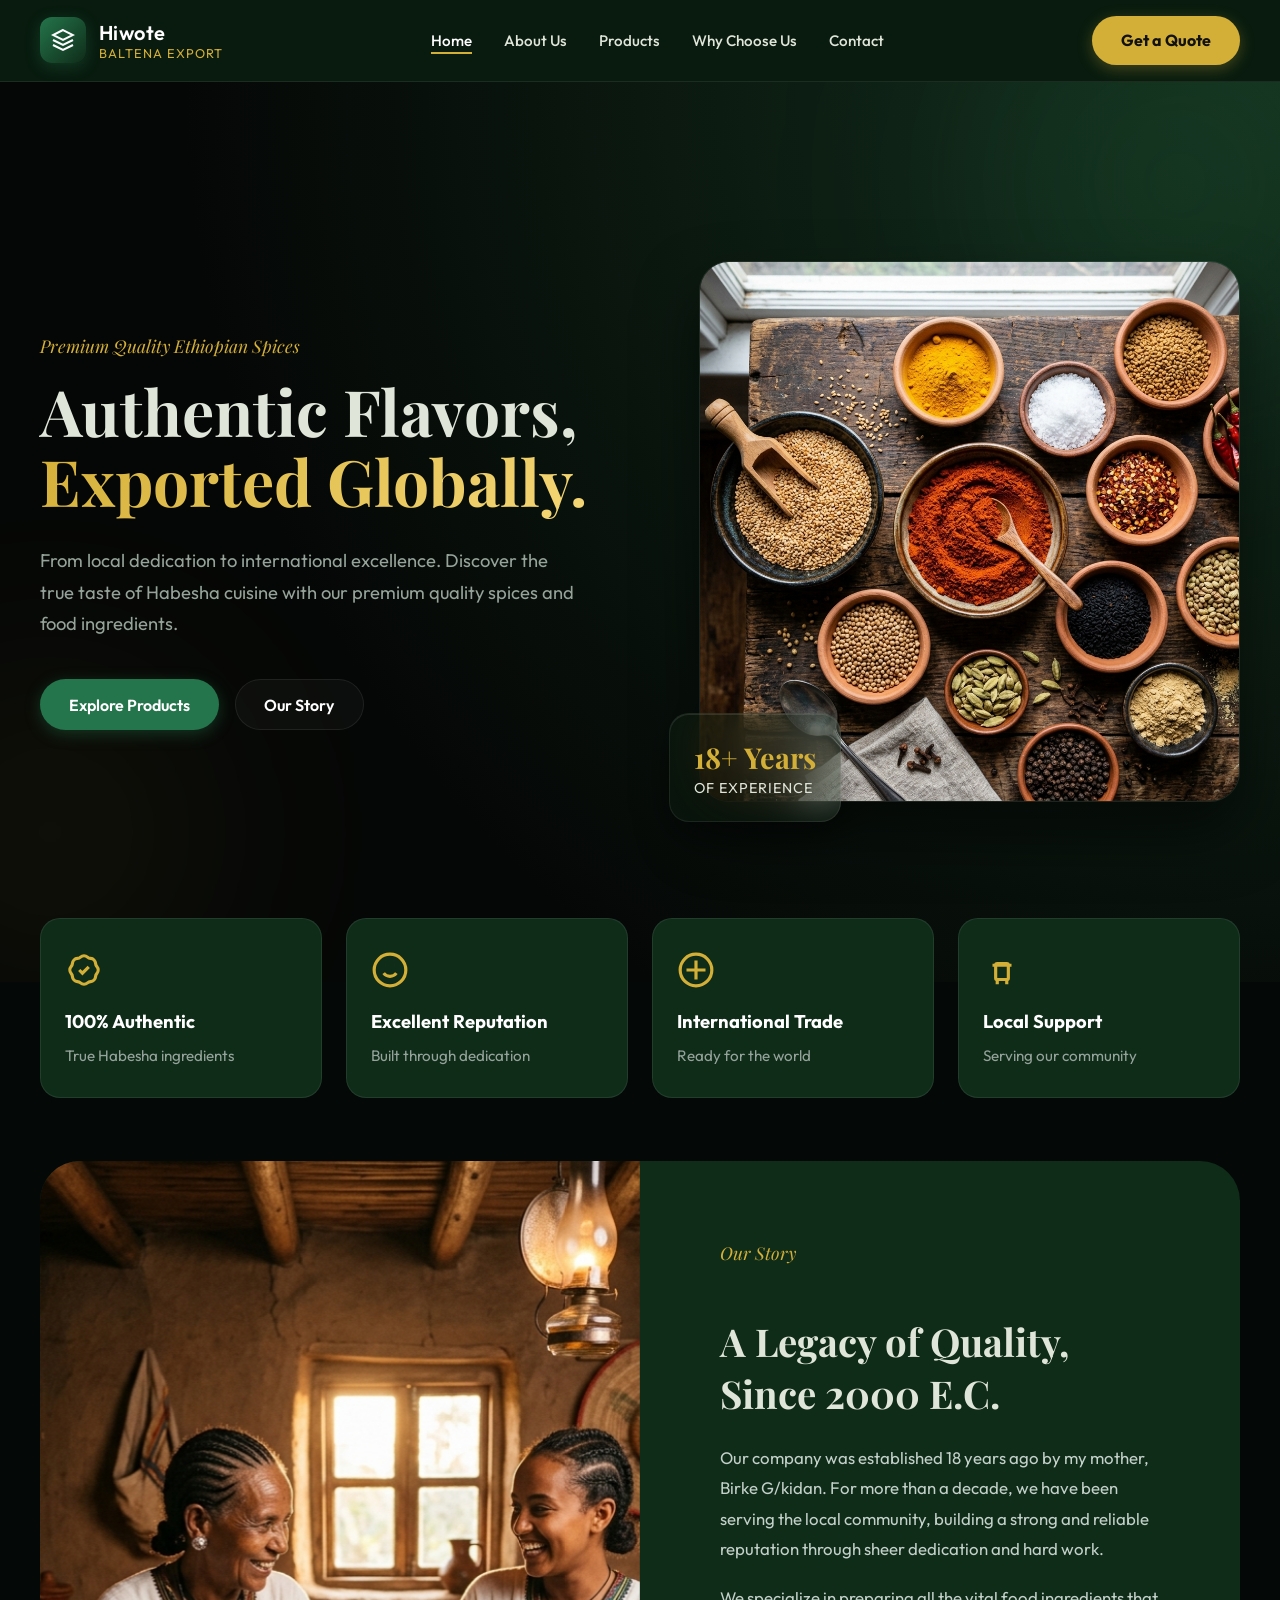
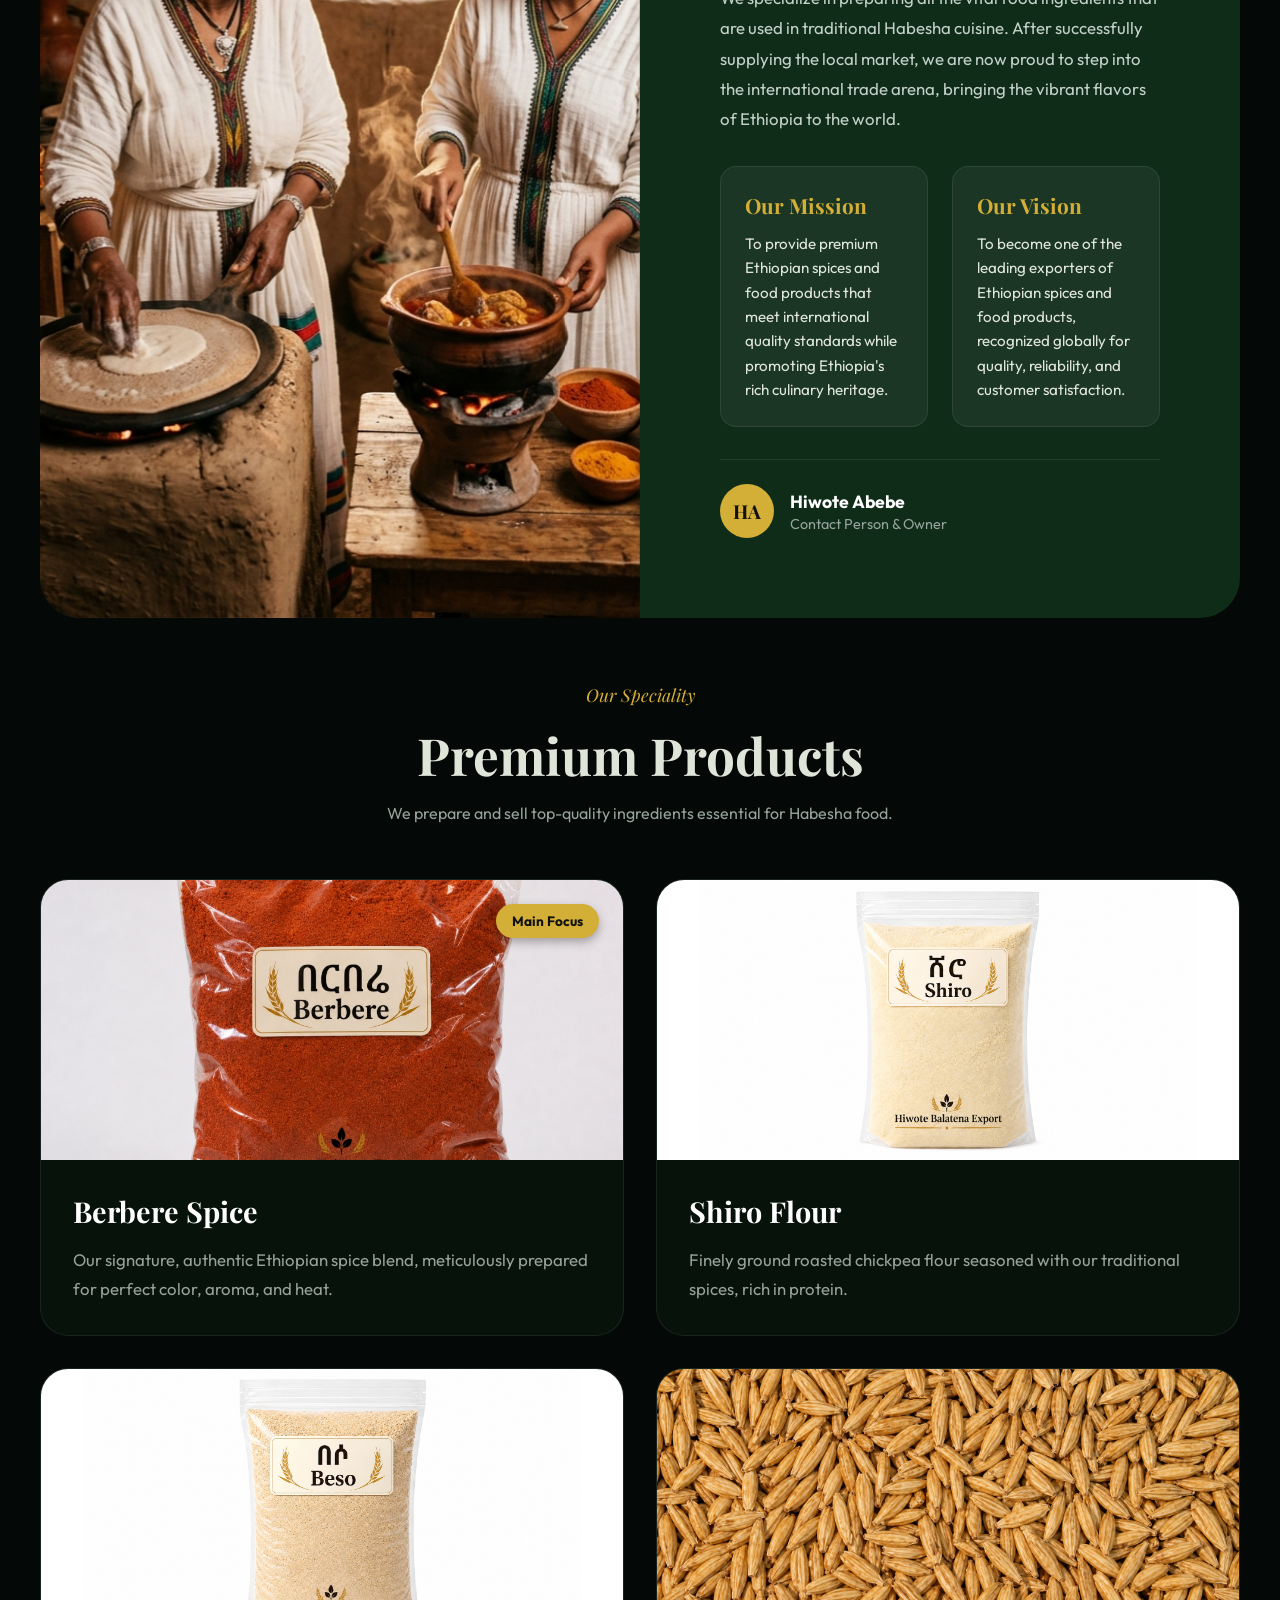
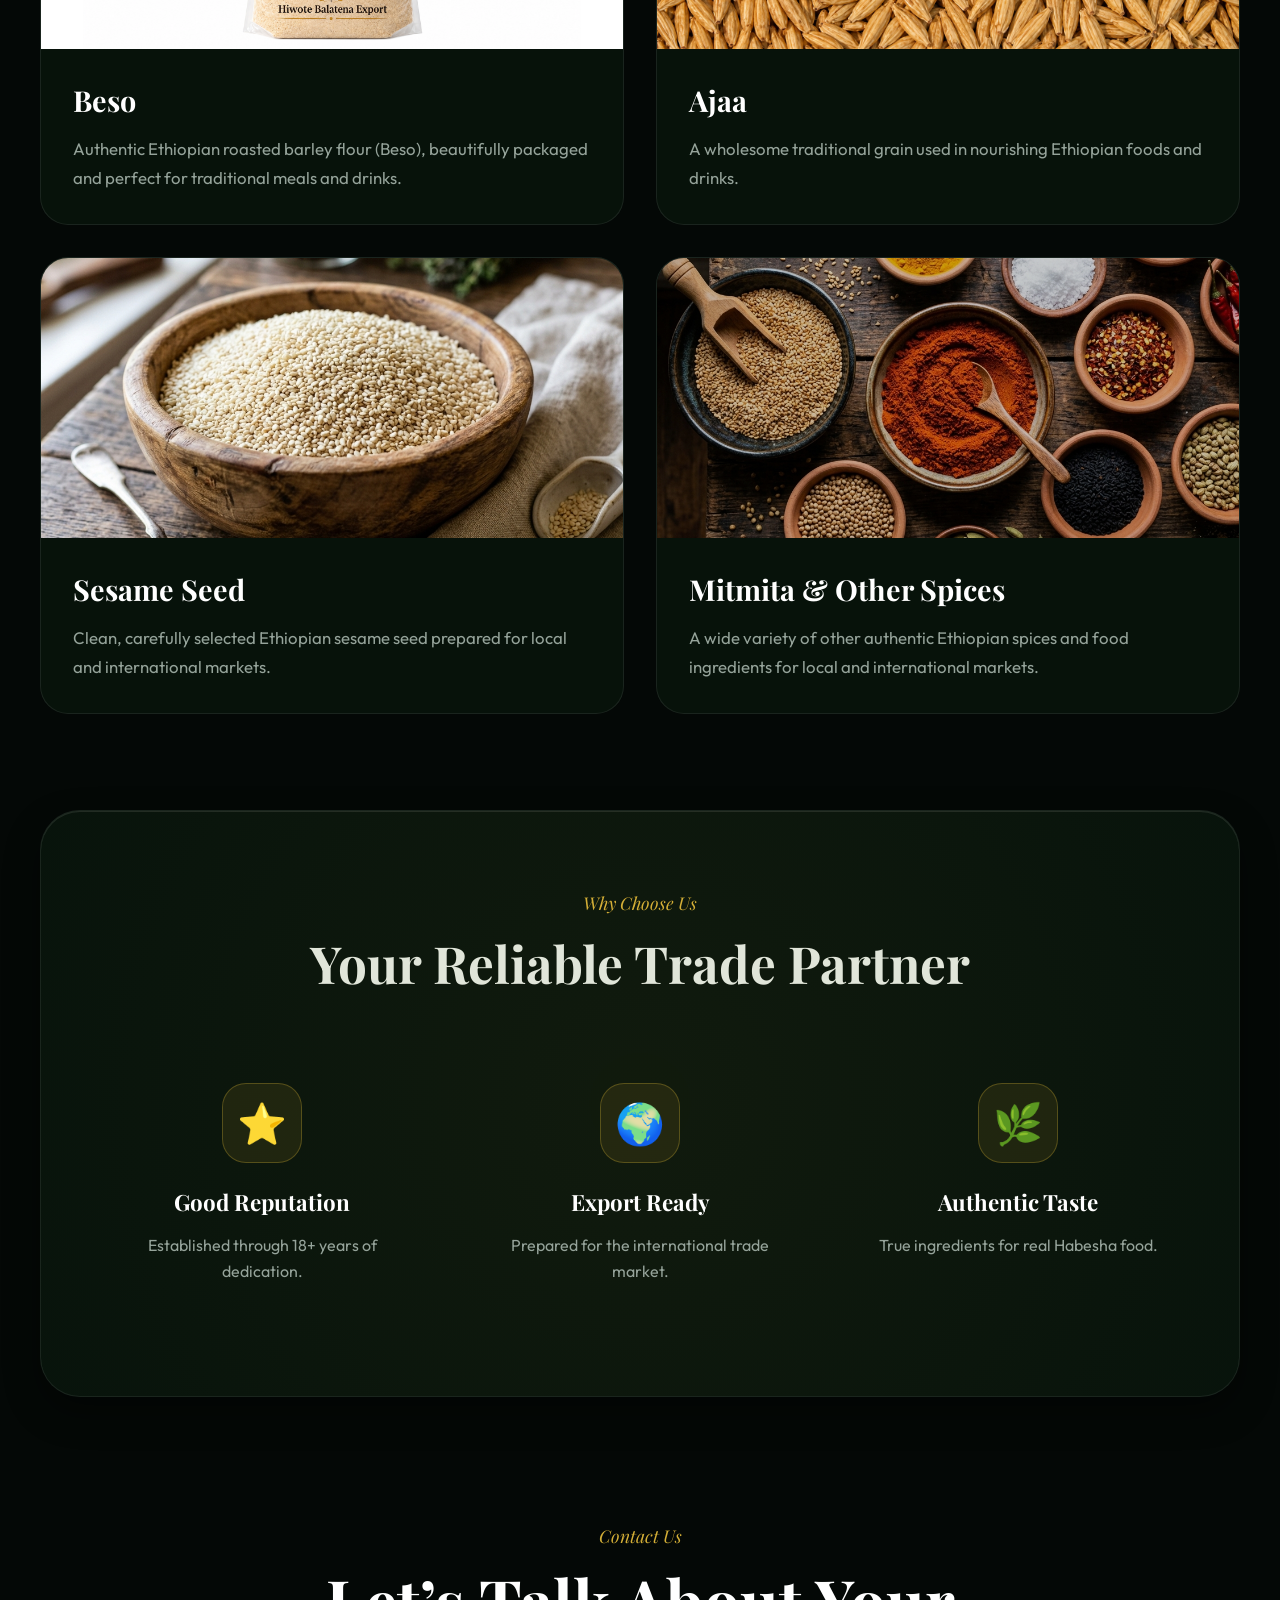
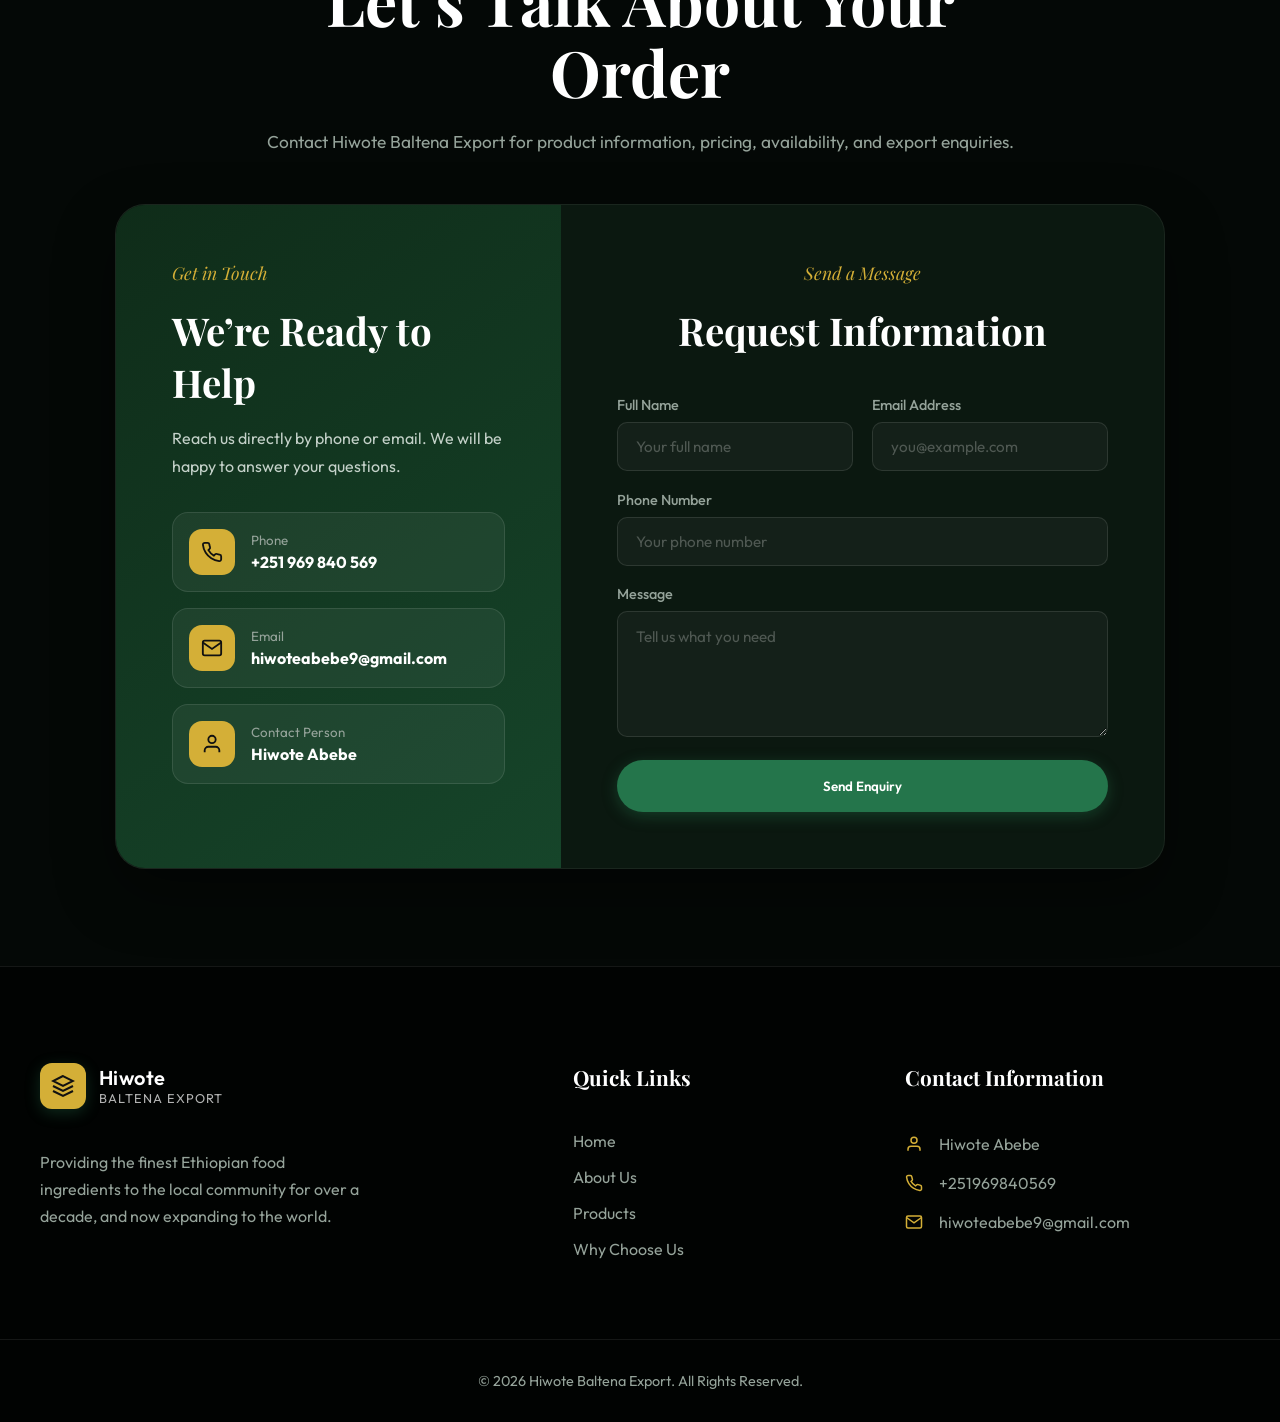
==== index.html @ 274251d4 "email edits" ====
<!DOCTYPE html>
<html lang="en">
  <head>
    <meta charset="UTF-8" />
    <meta name="viewport" content="width=device-width, initial-scale=1.0, viewport-fit=cover" />
    <title>Hiwote Baltena Export</title>
    <meta name="description" content="Premium Ethiopian spices exporter. We provide authentic food ingredients like Berbere, Shiro, and Sesame seeds." />
    <link href="https://fonts.googleapis.com/css2?family=Outfit:wght@300;400;600;800&family=Playfair+Display:ital,wght@0,600;1,600&display=swap" rel="stylesheet" />
    <link rel="stylesheet" href="styles.css" />
  </head>
  <body class="page-home">
    <header class="site-header">
      <div class="container header-inner">
        <a class="brand" href="#home">
          <span class="brand-mark">
            <svg viewBox="0 0 24 24" fill="none" stroke="currentColor" stroke-width="2" width="24" height="24">
              <path d="M12 2L2 7l10 5 10-5-10-5zM2 17l10 5 10-5M2 12l10 5 10-5"></path>
            </svg>
          </span>
          <div>
            <strong>Hiwote</strong>
            <small>Baltena Export</small>
          </div>
        </a>
        <nav class="main-nav">
          <a href="index.html#home" class="active">Home</a>
          <a href="about.html#about">About Us</a>
          <a href="products.html#products">Products</a>
          <a href="why.html#why">Why Choose Us</a>
          <a href="contact.html#contact">Contact</a>
        </nav>
        <a class="btn btn-cta" href="#contact" id="getQuoteBtn">Get a Quote</a>
        <button class="mobile-menu-btn" aria-label="Toggle Menu">
          <svg viewBox="0 0 24 24" width="24" height="24" stroke="currentColor" stroke-width="2" fill="none" stroke-linecap="round"><line x1="3" y1="12" x2="21" y2="12"></line><line x1="3" y1="6" x2="21" y2="6"></line><line x1="3" y1="18" x2="21" y2="18"></line></svg>
        </button>
      </div>
    </header>

    <div class="mobile-nav-overlay">
      <a href="index.html#home" class="mobile-link active">Home</a>
      <a href="about.html#about" class="mobile-link">About Us</a>
      <a href="products.html#products" class="mobile-link">Products</a>
      <a href="why.html#why" class="mobile-link">Why Choose Us</a>
      <a href="contact.html#contact" class="mobile-link">Contact</a>
    </div>

    <main>
      <section id="home" class="hero-section">
        <div class="bg-orb bg-orb-1"></div>
        <div class="bg-orb bg-orb-2"></div>
        <div class="container hero-grid">
          <div class="hero-copy slide-up">
            <span class="eyebrow">Premium Quality Ethiopian Spices</span>
            <h1>Authentic Flavors, <br/><span class="text-gradient">Exported Globally.</span></h1>
            <p>From local dedication to international excellence. Discover the true taste of Habesha cuisine with our premium quality spices and food ingredients.</p>
            <div class="hero-actions">
              <a class="btn btn-primary" href="#products">Explore Products</a>
              <a class="btn btn-secondary" href="#about">Our Story</a>
            </div>
          </div>
          <div class="hero-image fade-in">
            <img src="images/hero.png" alt="Ethiopian spices" class="hero-image-main floating" />
            <div class="glass-card hero-badge">
              <strong>18+ Years</strong>
              <span>of Experience</span>
            </div>
          </div>
        </div>
      </section>

      <section class="highlights container reveal reveal-up">
        <div class="highlight-item reveal reveal-scale stagger-1">
          <svg class="highlight-icon" viewBox="0 0 24 24" fill="none" stroke="currentColor" stroke-width="2">
            <path d="M9 12l2 2 4-4M7.835 4.697a3.42 3.42 0 001.946-.806 3.42 3.42 0 014.438 0 3.42 3.42 0 001.946.806 3.42 3.42 0 013.138 3.138 3.42 3.42 0 00.806 1.946 3.42 3.42 0 010 4.438 3.42 3.42 0 00-.806 1.946 3.42 3.42 0 01-3.138 3.138 3.42 3.42 0 00-1.946.806 3.42 3.42 0 01-4.438 0 3.42 3.42 0 00-1.946-.806 3.42 3.42 0 01-3.138-3.138 3.42 3.42 0 00-.806-1.946 3.42 3.42 0 010-4.438 3.42 3.42 0 00.806-1.946 3.42 3.42 0 013.138-3.138z"></path>
          </svg>
          <strong>100% Authentic</strong>
          <span>True Habesha ingredients</span>
        </div>
        <div class="highlight-item reveal reveal-scale stagger-2">
          <svg class="highlight-icon" viewBox="0 0 24 24" fill="none" stroke="currentColor" stroke-width="2">
            <circle cx="12" cy="12" r="10"></circle>
            <path d="M8 14s1.5 2 4 2 4-2 4-2M9 9h.01M15 9h.01"></path>
          </svg>
          <strong>Excellent Reputation</strong>
          <span>Built through dedication</span>
        </div>
        <div class="highlight-item reveal reveal-scale stagger-3">
          <svg class="highlight-icon" viewBox="0 0 24 24" fill="none" stroke="currentColor" stroke-width="2">
            <circle cx="12" cy="12" r="10"></circle>
            <path d="M12 6v12M6 12h12"></path>
          </svg>
          <strong>International Trade</strong>
          <span>Ready for the world</span>
        </div>
        <div class="highlight-item reveal reveal-scale stagger-4">
          <svg class="highlight-icon" viewBox="0 0 24 24" fill="none" stroke="currentColor" stroke-width="2">
            <path d="M9 18h6m-6 0a1 1 0 01-1-1V9a1 1 0 011-1h6a1 1 0 011 1v8a1 1 0 01-1 1m0 0v3m-6-3v3m3-15h.01M6 9h12"></path>
          </svg>
          <strong>Local Support</strong>
          <span>Serving our community</span>
        </div>
      </section>

      <section id="about" class="section-dark container reveal reveal-up" style="border-radius: 40px; margin-top: 4rem; overflow: hidden; padding: 0;">
        <div class="about-grid">
          <div class="about-image-wrapper reveal reveal-right stagger-1">
            <img src="images/about.png" alt="Traditional Ethiopian food preparation" class="about-image" />
          </div>
          <div class="about-content reveal reveal-left stagger-2">
            <span class="eyebrow">Our Story</span>
            <h2>A Legacy of Quality, Since 2000 E.C.</h2>
            <p>Our company was established 18 years ago by my mother, Birke G/kidan. For more than a decade, we have been serving the local community, building a strong and reliable reputation through sheer dedication and hard work.</p>
            <p>We specialize in preparing all the vital food ingredients that are used in traditional Habesha cuisine. After successfully supplying the local market, we are now proud to step into the international trade arena, bringing the vibrant flavors of Ethiopia to the world.</p>
            
            <div class="mission-vision-grid mt-2" style="display: grid; grid-template-columns: 1fr 1fr; gap: 1.5rem;">
              <div class="mv-card" style="background: rgba(255,255,255,0.05); padding: 1.5rem; border-radius: 16px; border: 1px solid var(--glass-border);">
                <h4 style="color: var(--gold); margin-top: 0; margin-bottom: 0.8rem; font-family: 'Playfair Display', serif; font-size: 1.3rem;">Our Mission</h4>
                <p style="font-size: 0.95rem; line-height: 1.6; margin: 0; color: #e0e5d9;">To provide premium Ethiopian spices and food products that meet international quality standards while promoting Ethiopia's rich culinary heritage.</p>
              </div>
              <div class="mv-card" style="background: rgba(255,255,255,0.05); padding: 1.5rem; border-radius: 16px; border: 1px solid var(--glass-border);">
                <h4 style="color: var(--gold); margin-top: 0; margin-bottom: 0.8rem; font-family: 'Playfair Display', serif; font-size: 1.3rem;">Our Vision</h4>
                <p style="font-size: 0.95rem; line-height: 1.6; margin: 0; color: #e0e5d9;">To become one of the leading exporters of Ethiopian spices and food products, recognized globally for quality, reliability, and customer satisfaction.</p>
              </div>
            </div>

            <div class="founder-info mt-2">
              <div class="avatar">HA</div>
              <div>
                <strong>Hiwote Abebe</strong>
                <span>Contact Person & Owner</span>
              </div>
            </div>
          </div>
        </div>
      </section>

      <section id="products" class="section-light container reveal reveal-up" style="margin-top: 4rem;">
        <div class="section-header reveal reveal-up">
          <span class="eyebrow">Our Speciality</span>
          <h2>Premium Products</h2>
          <p style="color: var(--muted); max-width: 600px; margin: 1rem auto;">We prepare and sell top-quality ingredients essential for Habesha food.</p>
        </div>
        
        <div class="cards-grid">
          <article class="product-card featured-product reveal reveal-scale stagger-1">
            <div class="card-image-wrap">
              <img src="images/berbere.jpg" alt="Berbere Spice" class="product-image" />
              <div class="featured-badge">Main Focus</div>
            </div>
            <div class="card-content">
              <h3>Berbere Spice</h3>
              <p>Our signature, authentic Ethiopian spice blend, meticulously prepared for perfect color, aroma, and heat.</p>
            </div>
          </article>
          
          <article class="product-card featured-product reveal reveal-scale stagger-2">
            <div class="card-image-wrap">
              <img src="images/shiro-package.png" alt="Shiro Flour" class="product-image" />
            </div>
            <div class="card-content">
              <h3>Shiro Flour</h3>
              <p>Finely ground roasted chickpea flour seasoned with our traditional spices, rich in protein.</p>
            </div>
          </article>

          <article class="product-card reveal reveal-scale stagger-3">
            <div class="card-image-wrap">
              <img src="images/beso-package.png" alt="Beso" class="product-image" />
            </div>
            <div class="card-content">
              <h3>Beso</h3>
              <p>Authentic Ethiopian roasted barley flour (Beso), beautifully packaged and perfect for traditional meals and drinks.</p>
            </div>
          </article>

          <article class="product-card reveal reveal-scale stagger-4">
            <div class="card-image-wrap">
              <img src="images/ajaa.png" alt="Golden Ajaa grain" class="product-image" />
            </div>
            <div class="card-content">
              <h3>Ajaa</h3>
              <p>A wholesome traditional grain used in nourishing Ethiopian foods and drinks.</p>
            </div>
          </article>
          <article class="product-card reveal reveal-scale stagger-4">
            <div class="card-image-wrap">
              <img src="images/sesame.png" alt="Ethiopian sesame seeds" class="product-image" />
            </div>
            <div class="card-content">
              <h3>Sesame Seed</h3>
              <p>Clean, carefully selected Ethiopian sesame seed prepared for local and international markets.</p>
            </div>
          </article>
          <article class="product-card reveal reveal-scale stagger-4">
            <div class="card-image-wrap">
              <img src="images/hero.png" alt="Other spices and food ingredients" class="product-image" style="filter: brightness(0.8);" />
            </div>
            <div class="card-content">
              <h3>Mitmita & Other Spices</h3>
              <p>A wide variety of other authentic Ethiopian spices and food ingredients for local and international markets.</p>
            </div>
          </article>
        </div>
      </section>

      <section id="why" class="container reveal reveal-up" style="margin: 6rem auto;">
        <div class="glass-banner">
          <div class="section-header section-header-light reveal reveal-up">
            <span class="eyebrow" style="color: var(--gold)">Why Choose Us</span>
            <h2>Your Reliable Trade Partner</h2>
          </div>
          <div class="feature-grid">
            <div class="feature-item reveal reveal-up stagger-1">
              <div class="feature-icon-box">⭐</div>
              <h4>Good Reputation</h4>
              <p>Established through 18+ years of dedication.</p>
            </div>
            <div class="feature-item reveal reveal-up stagger-2">
              <div class="feature-icon-box">🌍</div>
              <h4>Export Ready</h4>
              <p>Prepared for the international trade market.</p>
            </div>
            <div class="feature-item reveal reveal-up stagger-3">
              <div class="feature-icon-box">🌿</div>
              <h4>Authentic Taste</h4>
              <p>True ingredients for real Habesha food.</p>
            </div>
          </div>
        </div>
      </section>

      <section id="contact" class="contact-page-section home-contact-page container reveal reveal-up">
        <div class="contact-page-heading">
          <span class="eyebrow">Contact Us</span>
          <h2>Let’s Talk About Your Order</h2>
          <p>Contact Hiwote Baltena Export for product information, pricing, availability, and export enquiries.</p>
        </div>

        <div class="contact-page-grid">
          <aside class="contact-info-panel">
            <span class="eyebrow">Get in Touch</span>
            <h2>We’re Ready to Help</h2>
            <p>Reach us directly by phone or email. We will be happy to answer your questions.</p>

            <div class="contact-info-list">
              <a class="contact-info-item" href="tel:+251969840569">
                <span class="contact-info-icon" aria-hidden="true">
                  <svg viewBox="0 0 24 24" width="22" height="22" fill="none" stroke="currentColor" stroke-width="2"><path d="M22 16.92v3a2 2 0 0 1-2.18 2 19.79 19.79 0 0 1-8.63-3.07 19.5 19.5 0 0 1-6-6 19.79 19.79 0 0 1-3.07-8.67A2 2 0 0 1 4.11 2h3a2 2 0 0 1 2 1.72 12.84 12.84 0 0 0 .7 2.81 2 2 0 0 1-.45 2.11L8.09 9.91a16 16 0 0 0 6 6l1.27-1.27a2 2 0 0 1 2.11-.45 12.84 12.84 0 0 0 2.81.7A2 2 0 0 1 22 16.92z"></path></svg>
                </span>
                <span><small>Phone</small><strong>+251 969 840 569</strong></span>
              </a>

              <a class="contact-info-item" href="mailto:hiwoteabebe9@gmail.com">
                <span class="contact-info-icon" aria-hidden="true">
                  <svg viewBox="0 0 24 24" width="22" height="22" fill="none" stroke="currentColor" stroke-width="2"><path d="M4 4h16c1.1 0 2 .9 2 2v12c0 1.1-.9 2-2 2H4c-1.1 0-2-.9-2-2V6c0-1.1.9-2 2-2z"></path><polyline points="22,6 12,13 2,6"></polyline></svg>
                </span>
                <span><small>Email</small><strong>hiwoteabebe9@gmail.com</strong></span>
              </a>

              <div class="contact-info-item">
                <span class="contact-info-icon" aria-hidden="true">
                  <svg viewBox="0 0 24 24" width="22" height="22" fill="none" stroke="currentColor" stroke-width="2"><path d="M20 21v-2a4 4 0 0 0-4-4H8a4 4 0 0 0-4 4v2"></path><circle cx="12" cy="7" r="4"></circle></svg>
                </span>
                <span><small>Contact Person</small><strong>Hiwote Abebe</strong></span>
              </div>
            </div>
          </aside>

          <div class="contact-form-panel">
            <div class="contact-form-heading">
              <span class="eyebrow">Send a Message</span>
              <h2>Request Information</h2>
            </div>
            <form class="contact-form contact-page-form">
              <div class="form-row">
                <div class="form-group">
                  <label for="home-contact-name">Full Name</label>
                  <input type="text" id="home-contact-name" name="name" placeholder="Your full name" minlength="2" required />
                </div>
                <div class="form-group">
                  <label for="home-contact-email">Email Address</label>
                  <input type="email" id="home-contact-email" name="email" placeholder="you@example.com" required />
                </div>
              </div>
              <div class="form-group">
                <label for="home-contact-phone">Phone Number</label>
                <input type="tel" id="home-contact-phone" name="phone" placeholder="Your phone number" />
              </div>
              <div class="form-group">
                <label for="home-contact-message">Message</label>
                <textarea id="home-contact-message" name="message" rows="5" placeholder="Tell us what you need" minlength="2" required></textarea>
              </div>
              <button type="submit" class="btn btn-primary">Send Enquiry</button>
            </form>
          </div>
        </div>
      </section>
    </main>

    <footer id="contact-footer" class="site-footer">
      <div class="container footer-grid">
        <div class="footer-brand">
          <a class="brand" href="#home" style="margin-bottom: 1.5rem; display: inline-flex;">
            <span class="brand-mark" style="background: var(--gold); color: #111;">
              <svg viewBox="0 0 24 24" fill="none" stroke="currentColor" stroke-width="2" width="24" height="24">
                <path d="M12 2L2 7l10 5 10-5-10-5zM2 17l10 5 10-5M2 12l10 5 10-5"></path>
              </svg>
            </span>
            <div>
              <strong>Hiwote</strong>
              <small style="color: rgba(255,255,255,0.7)">Baltena Export</small>
            </div>
          </a>
          <p>Providing the finest Ethiopian food ingredients to the local community for over a decade, and now expanding to the world.</p>
        </div>
        
        <div class="footer-links">
          <h4 class="footer-heading">Quick Links</h4>
          <a href="#home" class="active">Home</a>
          <a href="#about">About Us</a>
          <a href="#products">Products</a>
          <a href="#why">Why Choose Us</a>
        </div>
        
        <div class="footer-contact">
          <h4 class="footer-heading">Contact Information</h4>
          <div class="contact-line">
            <svg viewBox="0 0 24 24" width="18" height="18" fill="none" stroke="var(--gold)" stroke-width="2"><path d="M20 21v-2a4 4 0 0 0-4-4H8a4 4 0 0 0-4 4v2"></path><circle cx="12" cy="7" r="4"></circle></svg>
            <span>Hiwote Abebe</span>
          </div>
          <div class="contact-line">
            <svg viewBox="0 0 24 24" width="18" height="18" fill="none" stroke="var(--gold)" stroke-width="2"><path d="M22 16.92v3a2 2 0 0 1-2.18 2 19.79 19.79 0 0 1-8.63-3.07 19.5 19.5 0 0 1-6-6 19.79 19.79 0 0 1-3.07-8.67A2 2 0 0 1 4.11 2h3a2 2 0 0 1 2 1.72 12.84 12.84 0 0 0 .7 2.81 2 2 0 0 1-.45 2.11L8.09 9.91a16 16 0 0 0 6 6l1.27-1.27a2 2 0 0 1 2.11-.45 12.84 12.84 0 0 0 2.81.7A2 2 0 0 1 22 16.92z"></path></svg>
            <span>+251969840569</span>
          </div>
          <div class="contact-line">
            <svg viewBox="0 0 24 24" width="18" height="18" fill="none" stroke="var(--gold)" stroke-width="2"><path d="M4 4h16c1.1 0 2 .9 2 2v12c0 1.1-.9 2-2 2H4c-1.1 0-2-.9-2-2V6c0-1.1.9-2 2-2z"></path><polyline points="22,6 12,13 2,6"></polyline></svg>
            <span>hiwoteabebe9@gmail.com</span>
          </div>
        </div>
      </div>
      <div class="footer-copy">© 2026 Hiwote Baltena Export. All Rights Reserved.</div>
    </footer>
    <!-- Quote Modal -->
    <div class="modal-overlay" id="quoteModal">
      <div class="modal-content">
        <button class="close-modal" aria-label="Close modal">&times;</button>
        <div class="section-header section-header-light" style="margin-bottom: 2rem;">
          <span class="eyebrow" style="color: var(--gold)">Get in Touch</span>
          <h2 style="font-size: 2.2rem; margin:0; color:var(--white);">Request a Quote</h2>
        </div>
        <form class="contact-form modal-contact-form">
          <div class="form-row">
            <div class="form-group">
              <label for="m-name">Full Name <span class="required">*</span></label>
              <input type="text" id="m-name" placeholder="John Doe" minlength="2" required />
            </div>
            <div class="form-group">
              <label for="m-phone">Phone Number <span class="required">*</span></label>
              <input type="tel" id="m-phone" placeholder="+251..." pattern="^\+?[0-9\s\-\(\)]+$" title="Please enter a valid phone number (digits, spaces, or +)" required />
            </div>
          </div>
          
          <div class="form-group">
            <label for="m-email">Email Address <span class="required">*</span></label>
            <input type="email" id="m-email" placeholder="john@email.com" required />
          </div>

          <div class="form-group">
            <label for="m-message">Message <span class="required">*</span></label>
            <textarea id="m-message" placeholder="How can we help?" rows="4" minlength="2" required></textarea>
          </div>
          
          <button type="submit" class="btn btn-primary" style="width: 100%; margin-top: 1rem;">Submit Quote Request</button>
        </form>
      </div>
    </div>

    <script>
      // Intersection Observer for scroll animations
      const observerOptions = {
        root: null,
        rootMargin: '0px',
        threshold: 0.15
      };

      const observer = new IntersectionObserver((entries, observer) => {
        entries.forEach(entry => {
          if (entry.isIntersecting) {
            entry.target.classList.add('active');
            observer.unobserve(entry.target);
          }
        });
      }, observerOptions);

      document.querySelectorAll('.reveal').forEach((el) => {
        observer.observe(el);
      });

      // Mobile Menu Toggle
      const mobileBtn = document.querySelector('.mobile-menu-btn');
      const mobileNav = document.querySelector('.mobile-nav-overlay');
      const mobileLinks = document.querySelectorAll('.mobile-link');

      if(mobileBtn && mobileNav) {
        mobileBtn.addEventListener('click', () => {
          mobileNav.classList.toggle('active');
          const isExpanded = mobileNav.classList.contains('active');
          mobileBtn.setAttribute('aria-expanded', isExpanded);
        });

        mobileLinks.forEach(link => {
          link.addEventListener('click', () => {
            mobileNav.classList.remove('active');
            mobileBtn.setAttribute('aria-expanded', 'false');
          });
        });
      }

      // Quote Modal Toggle
      const quoteBtn = document.getElementById('getQuoteBtn');
      const quoteModal = document.getElementById('quoteModal');
      const closeBtn = document.querySelector('.close-modal');

      if (quoteBtn && quoteModal) {
        quoteBtn.addEventListener('click', (e) => {
          e.preventDefault();
          quoteModal.classList.add('active');
        });
      }

      if (closeBtn && quoteModal) {
        closeBtn.addEventListener('click', () => {
          quoteModal.classList.remove('active');
        });
      }

      // Close modal on outside click
      window.addEventListener('click', (e) => {
        if (e.target === quoteModal) {
          quoteModal.classList.remove('active');
        }
      });
    </script>

    <script>
      // Show a confirmation message after a valid form submission.
      document.querySelectorAll('.contact-form-disabled').forEach((form) => {
        form.addEventListener('submit', (event) => {
          event.preventDefault();

          if (!form.checkValidity()) {
            form.reportValidity();
            return;
          }

          let message = form.querySelector('.form-success-message');
          if (!message) {
            message = document.createElement('div');
            message.className = 'form-success-message';
            message.setAttribute('role', 'status');
            message.setAttribute('aria-live', 'polite');
            form.appendChild(message);
          }

          message.innerHTML = '<strong>Thank you!</strong><span>Your enquiry has been submitted successfully. We will contact you soon.</span>';
          message.classList.add('show');
          form.reset();
          message.scrollIntoView({ behavior: 'smooth', block: 'nearest' });
        });
      });
    </script>
    <script src="contact.js"></script>
  </body>
</html>
---- styles.css ----
/* Individual navigation pages show only their matching main section. */
.page-products main > :not(#products),
.page-why main > :not(#why) {
  display: none;
}

.page-contact main {
  display: none;
}

:root {
  color-scheme: dark;
  --dark-green: #08170d;
  --forest-green: #0f2c19;
  --emerald: #24754b;
  --gold: #d4af37;
  --gold-light: #f5d776;
  --stone: #040806;
  --stone-dark: #010302;
  --white: #ffffff;
  --text: #e0e5d9;
  --muted: #95a39a;
  --glass-bg: rgba(15, 44, 25, 0.3);
  --glass-border: rgba(255, 255, 255, 0.08);
  --glass-highlight: rgba(255, 255, 255, 0.15);
}

* {
  box-sizing: border-box;
}

html {
  scroll-behavior: smooth;
}

body {
  margin: 0;
  font-family: 'Outfit', system-ui, -apple-system, BlinkMacSystemFont, sans-serif;
  background: var(--stone);
  color: var(--text);
  overflow-x: hidden;
}

h1, h2, h3, h4, h5, h6, .brand-mark, .eyebrow {
  font-family: 'Playfair Display', serif;
}

img {
  max-width: 100%;
  display: block;
}

.container {
  width: min(1200px, calc(100% - 2.5rem));
  margin: 0 auto;
}

.mt-2 { margin-top: 2rem; }

/* Header */
.site-header {
  position: sticky;
  top: 0;
  z-index: 50;
  background: rgba(10, 31, 17, 0.85);
  backdrop-filter: blur(12px);
  border-bottom: 1px solid var(--glass-border);
}

.header-inner {
  display: flex;
  align-items: center;
  justify-content: space-between;
  gap: 1rem;
  padding: 1rem 0;
}

.brand {
  display: flex;
  align-items: center;
  gap: 0.8rem;
  color: var(--white);
  text-decoration: none;
  transition: transform 0.3s ease;
}

.brand:hover {
  transform: translateY(-2px);
}

.brand-mark {
  width: 46px;
  height: 46px;
  display: grid;
  place-items: center;
  background: linear-gradient(135deg, var(--emerald), var(--forest-green));
  border-radius: 12px;
  color: white;
  box-shadow: 0 4px 15px rgba(45, 134, 89, 0.3);
}

.brand strong {
  display: block;
  font-size: 1.25rem;
  font-weight: 600;
  letter-spacing: 0.5px;
}

.brand small {
  display: block;
  color: var(--gold);
  font-family: 'Outfit', sans-serif;
  font-size: 0.8rem;
  letter-spacing: 1px;
  text-transform: uppercase;
}

.main-nav {
  display: flex;
  gap: 2rem;
  flex-wrap: wrap;
}

.main-nav a {
  color: var(--text);
  text-decoration: none;
  font-size: 0.95rem;
  font-weight: 500;
  position: relative;
  transition: color 0.3s ease;
}

.main-nav a::after {
  content: '';
  position: absolute;
  width: 0;
  height: 2px;
  bottom: -4px;
  left: 0;
  background-color: var(--gold);
  transition: width 0.3s ease;
}

.main-nav a:hover,
.main-nav a.active {
  color: var(--white);
}

.main-nav a:hover::after,
.main-nav a.active::after {
  width: 100%;
}

/* Mobile Menu Toggle */
.mobile-menu-btn {
  display: none;
  background: none;
  border: none;
  color: var(--white);
  font-size: 1.5rem;
  cursor: pointer;
  z-index: 100;
}

.mobile-nav-overlay {
  display: none;
  position: fixed;
  top: 0; left: 0; right: 0; bottom: 0;
  background: rgba(4, 8, 6, 0.95);
  backdrop-filter: blur(15px);
  z-index: 90;
  flex-direction: column;
  align-items: center;
  justify-content: center;
  gap: 2rem;
  opacity: 0;
  transition: opacity 0.4s ease;
}

.mobile-nav-overlay.active {
  display: flex;
  opacity: 1;
}

.mobile-nav-overlay a {
  font-size: 1.5rem;
  color: var(--text);
  text-decoration: none;
  font-family: 'Playfair Display', serif;
  transform: translateY(20px);
  opacity: 0;
  transition: all 0.4s ease;
}

.mobile-nav-overlay.active a {
  transform: translateY(0);
  opacity: 1;
}

.mobile-nav-overlay a:nth-child(1) { transition-delay: 0.1s; }
.mobile-nav-overlay a:nth-child(2) { transition-delay: 0.2s; }
.mobile-nav-overlay a:nth-child(3) { transition-delay: 0.3s; }
.mobile-nav-overlay a:nth-child(4) { transition-delay: 0.4s; }
.mobile-nav-overlay a:nth-child(5) { transition-delay: 0.5s; }

/* Buttons */
.btn {
  display: inline-flex;
  align-items: center;
  justify-content: center;
  gap: 0.5rem;
  border-radius: 999px;
  padding: 0.9rem 1.8rem;
  font-weight: 600;
  font-family: 'Outfit', sans-serif;
  border: none;
  cursor: pointer;
  text-decoration: none;
  transition: all 0.3s cubic-bezier(0.4, 0, 0.2, 1);
}

.btn:hover {
  transform: translateY(-3px);
  box-shadow: 0 10px 20px rgba(0, 0, 0, 0.2);
}

.btn:active {
  transform: translateY(-1px);
}

.btn-primary {
  background: var(--emerald);
  color: var(--white);
  box-shadow: 0 4px 15px rgba(36, 117, 75, 0.4);
  position: relative;
  overflow: hidden;
  z-index: 1;
}

.btn-primary::before {
  content: '';
  position: absolute;
  top: 0; left: -100%; width: 100%; height: 100%;
  background: linear-gradient(90deg, transparent, rgba(255,255,255,0.2), transparent);
  transition: left 0.7s ease;
  z-index: -1;
}

.btn-primary:hover::before {
  left: 100%;
}

.btn-primary:hover {
  background: #2b8b59;
  box-shadow: 0 8px 25px rgba(36, 117, 75, 0.6);
}

.btn-secondary {
  background: rgba(255, 255, 255, 0.03);
  color: var(--white);
  border: 1px solid var(--glass-border);
  backdrop-filter: blur(4px);
}

.btn-secondary:hover {
  background: rgba(255, 255, 255, 0.08);
  border-color: var(--glass-highlight);
}

.btn-cta {
  background: var(--gold);
  color: #111;
  font-weight: 700;
  box-shadow: 0 4px 15px rgba(212, 175, 55, 0.3);
}

.btn-cta:hover {
  background: var(--gold-light);
  box-shadow: 0 6px 20px rgba(212, 175, 55, 0.5);
}

/* Typography & Layout */
.eyebrow {
  display: inline-block;
  margin-bottom: 1.2rem;
  color: var(--gold);
  font-style: italic;
  font-size: 1.1rem;
}

.text-gradient {
  background: linear-gradient(135deg, var(--gold) 0%, var(--gold-light) 100%);
  -webkit-background-clip: text;
  -webkit-text-fill-color: transparent;
  background-clip: text;
}

.section-header {
  text-align: center;
  margin-bottom: 3.5rem;
}

.section-header h2 {
  font-size: clamp(2.5rem, 4vw, 3.5rem);
  margin: 0;
  line-height: 1.2;
}

/* Background Decorative Orbs */
.bg-orb {
  position: absolute;
  border-radius: 50%;
  filter: blur(100px);
  z-index: 0;
  pointer-events: none;
  opacity: 0.6;
}

.bg-orb-1 {
  width: 600px;
  height: 600px;
  background: radial-gradient(circle, rgba(36, 117, 75, 0.4) 0%, rgba(15, 44, 25, 0) 70%);
  top: -200px;
  right: -200px;
}

.bg-orb-2 {
  width: 500px;
  height: 500px;
  background: radial-gradient(circle, rgba(212, 175, 55, 0.15) 0%, rgba(0, 0, 0, 0) 70%);
  bottom: -100px;
  left: -200px;
}

/* Hero Section */
.hero-section {
  min-height: 100vh;
  display: flex;
  align-items: center;
  padding: 8rem 0;
  background: radial-gradient(circle at top right, var(--forest-green) 0%, var(--stone-dark) 70%);
  position: relative;
  overflow: hidden;
}

.hero-section::before {
  content: '';
  position: absolute;
  top: 0; left: 0; right: 0; bottom: 0;
  background: url('[data-uri]') repeat;
  opacity: 0.3;
  pointer-events: none;
  z-index: 1;
}

.hero-grid {
  display: grid;
  grid-template-columns: 1.1fr 1fr;
  align-items: center;
  gap: 4rem;
  position: relative;
  z-index: 2;
}

.hero-section h1 {
  font-size: clamp(3.5rem, 5vw, 5rem);
  line-height: 1.1;
  margin: 0;
}

.hero-section p {
  font-size: 1.15rem;
  max-width: 540px;
  margin: 1.8rem 0 2.5rem;
  color: var(--muted);
  line-height: 1.7;
}

.hero-actions {
  display: flex;
  flex-wrap: wrap;
  gap: 1rem;
}

.hero-image {
  position: relative;
}

.hero-image-main {
  width: 100%;
  border-radius: 30px;
  box-shadow: 0 30px 60px rgba(0, 0, 0, 0.5);
  border: 1px solid var(--glass-border);
}

.hero-badge {
  position: absolute;
  bottom: -20px;
  left: -30px;
  padding: 1.5rem;
  border-radius: 20px;
  display: flex;
  flex-direction: column;
  gap: 0.2rem;
  animation: float 6s ease-in-out infinite;
}

.hero-badge strong {
  font-size: 1.8rem;
  font-family: 'Playfair Display', serif;
  color: var(--gold);
}

.hero-badge span {
  font-size: 0.9rem;
  text-transform: uppercase;
  letter-spacing: 1px;
}

/* Glassmorphism */
.glass-card, .glass-banner {
  background: var(--glass-bg);
  backdrop-filter: blur(20px);
  -webkit-backdrop-filter: blur(20px);
  border: 1px solid var(--glass-border);
  box-shadow: 0 15px 35px 0 rgba(0, 0, 0, 0.4), inset 0 1px 0 rgba(255, 255, 255, 0.1);
  transition: all 0.4s ease;
}

.glass-card:hover {
  border-color: var(--glass-highlight);
  box-shadow: 0 20px 45px 0 rgba(0, 0, 0, 0.5), inset 0 1px 0 rgba(255, 255, 255, 0.2);
}

.glass-banner {
  border-radius: 40px;
  padding: 5rem 3rem;
  position: relative;
  overflow: hidden;
}

.glass-banner::before {
  content: '';
  position: absolute;
  top: -50%; left: -50%; width: 200%; height: 200%;
  background: radial-gradient(circle at center, rgba(212, 175, 55, 0.05) 0%, transparent 60%);
  pointer-events: none;
}

/* Highlights */
.highlights {
  display: grid;
  grid-template-columns: repeat(4, 1fr);
  gap: 1.5rem;
  margin: -4rem auto 4rem;
  position: relative;
  z-index: 10;
}

.highlight-item {
  background: var(--forest-green);
  border: 1px solid var(--glass-border);
  border-radius: 20px;
  padding: 2rem 1.5rem;
  display: flex;
  flex-direction: column;
  gap: 0.8rem;
  transition: transform 0.3s ease, box-shadow 0.3s ease;
}

.highlight-item:hover {
  transform: translateY(-8px);
  box-shadow: 0 15px 30px rgba(0,0,0,0.4);
  background: #1a4d2e;
}

.highlight-icon {
  width: 38px;
  height: 38px;
  color: var(--gold);
  margin-bottom: 0.5rem;
}

.highlight-item strong {
  font-size: 1.15rem;
  color: var(--white);
}

.highlight-item span {
  font-size: 0.95rem;
  color: var(--muted);
}

/* About Section */
.about-grid {
  display: grid;
  grid-template-columns: 1fr 1fr;
  align-items: center;
  background: var(--forest-green);
}

.about-image-wrapper {
  height: 100%;
}

.about-image {
  width: 100%;
  height: 100%;
  object-fit: cover;
  min-height: 500px;
}

.about-content {
  padding: 5rem;
}

.about-content h2 {
  font-size: clamp(2rem, 3vw, 3rem);
  margin-bottom: 1.5rem;
}

.about-content p {
  color: #c4d1c9;
  line-height: 1.8;
  font-size: 1.05rem;
  margin-bottom: 1.2rem;
}

.founder-info {
  display: flex;
  align-items: center;
  gap: 1rem;
  padding-top: 1.5rem;
  border-top: 1px solid var(--glass-border);
}

.founder-info .avatar {
  width: 54px;
  height: 54px;
  border-radius: 50%;
  background: var(--gold);
  color: #111;
  display: grid;
  place-items: center;
  font-weight: 700;
  font-size: 1.2rem;
  font-family: 'Playfair Display', serif;
}

.founder-info strong {
  display: block;
  font-size: 1.1rem;
  color: var(--white);
}

.founder-info span {
  color: var(--muted);
  font-size: 0.9rem;
}

/* Products */
.cards-grid {
  display: grid;
  grid-template-columns: repeat(2, 1fr);
  gap: 2rem;
}

.product-card {
  background: rgba(20, 61, 34, 0.2);
  border: 1px solid var(--glass-border);
  border-radius: 28px;
  overflow: hidden;
  transition: all 0.4s ease;
  display: flex;
  flex-direction: column;
  height: 100%;
}

.product-card:hover {
  transform: translateY(-10px);
  background: rgba(20, 61, 34, 0.4);
  box-shadow: 0 20px 40px rgba(0,0,0,0.4);
}

.card-image-wrap {
  position: relative;
  height: 280px;
  overflow: hidden;
  background: #111;
}

.product-image {
  width: 100%;
  height: 100%;
  object-fit: cover;
  transition: transform 0.7s ease;
}

.product-card:hover .product-image {
  transform: scale(1.03);
}

.featured-badge {
  position: absolute;
  top: 1.5rem;
  right: 1.5rem;
  background: var(--gold);
  color: #111;
  padding: 0.5rem 1rem;
  border-radius: 999px;
  font-weight: 700;
  font-size: 0.85rem;
  box-shadow: 0 4px 10px rgba(0,0,0,0.3);
}

.card-content {
  padding: 2rem;
  flex: 1;
  display: flex;
  flex-direction: column;
}

.card-content h3 {
  font-size: 1.8rem;
  margin: 0 0 1rem 0;
  color: var(--white);
}

.card-content p {
  color: var(--muted);
  line-height: 1.7;
  margin: 0;
  font-size: 1.05rem;
}

/* Features */
.feature-grid {
  display: grid;
  grid-template-columns: repeat(3, 1fr);
  gap: 2rem;
}

.feature-item {
  text-align: center;
  padding: 2rem;
}

.feature-icon-box {
  width: 80px;
  height: 80px;
  display: inline-flex;
  align-items: center;
  justify-content: center;
  border-radius: 24px;
  background: rgba(212, 175, 55, 0.1);
  border: 1px solid rgba(212, 175, 55, 0.3);
  font-size: 2.5rem;
  margin-bottom: 1.5rem;
  transition: transform 0.4s ease;
}

.feature-item:hover .feature-icon-box {
  transform: scale(1.1) rotate(5deg);
  background: rgba(212, 175, 55, 0.2);
}

.feature-item h4 {
  font-size: 1.4rem;
  margin: 0 0 1rem 0;
  color: var(--white);
}

.feature-item p {
  color: var(--muted);
  line-height: 1.6;
  margin: 0;
}

/* Footer */
.site-footer {
  padding: 6rem 0 2rem;
  background: var(--stone-dark);
  border-top: 1px solid var(--glass-border);
}

.footer-grid {
  display: grid;
  grid-template-columns: 1.4fr 0.8fr 1fr;
  gap: 4rem;
}

.footer-heading {
  font-size: 1.3rem;
  margin: 0 0 1.5rem 0;
  color: var(--white);
}

.footer-brand p {
  color: var(--muted);
  line-height: 1.7;
  max-width: 320px;
}

.footer-links {
  display: flex;
  flex-direction: column;
  gap: 1rem;
}

.footer-links a {
  color: var(--muted);
  text-decoration: none;
  transition: color 0.3s ease;
  width: fit-content;
}

.footer-links a:hover {
  color: var(--gold);
}

.footer-contact {
  display: flex;
  flex-direction: column;
  gap: 1.2rem;
}

.contact-line {
  display: flex;
  align-items: center;
  gap: 1rem;
  color: var(--muted);
}

.contact-form {
  display: flex;
  flex-direction: column;
  gap: 1.2rem;
}

.form-row {
  display: flex;
  gap: 1.2rem;
}

.form-row > .form-group {
  flex: 1;
}

.form-group {
  display: flex;
  flex-direction: column;
  gap: 0.5rem;
  text-align: left;
}

.form-group label {
  font-size: 0.9rem;
  color: var(--muted);
  font-weight: 500;
}

.form-group label .required {
  color: var(--gold);
}

.form-group input,
.form-group textarea,
.form-group select {
  width: 100%;
  padding: 0.9rem 1.1rem;
  border-radius: 10px;
  background: rgba(255, 255, 255, 0.04);
  border: 1px solid rgba(255, 255, 255, 0.1);
  color: var(--white);
  font-family: inherit;
  font-size: 0.95rem;
  transition: all 0.3s cubic-bezier(0.4, 0, 0.2, 1);
  outline: none;
}

.form-group textarea {
  resize: vertical;
}

.form-group input::placeholder,
.form-group textarea::placeholder {
  color: rgba(255, 255, 255, 0.25);
}

.form-group input:hover,
.form-group textarea:hover,
.form-group select:hover {
  background: rgba(255, 255, 255, 0.07);
  border-color: rgba(255, 255, 255, 0.18);
}

.form-group input:focus,
.form-group textarea:focus,
.form-group select:focus {
  border-color: var(--gold);
  background: rgba(255, 255, 255, 0.05);
  box-shadow: 0 0 0 4px rgba(212, 175, 55, 0.15);
}

.select-wrapper {
  position: relative;
}

.select-wrapper::after {
  content: '▼';
  font-size: 0.8rem;
  position: absolute;
  right: 1.2rem;
  top: 50%;
  transform: translateY(-50%);
  color: var(--gold);
  pointer-events: none;
}

.form-group select {
  appearance: none;
  cursor: pointer;
}

.form-group select option {
  background: var(--stone-dark);
  color: var(--white);
}

/* Form Validation Styling */
.form-group input:not(:placeholder-shown):valid,
.form-group textarea:not(:placeholder-shown):valid {
  border-color: var(--emerald);
}

.form-group input:not(:placeholder-shown):invalid,
.form-group textarea:not(:placeholder-shown):invalid {
  border-color: #e57373;
}

@media (max-width: 600px) {
  .form-row {
    flex-direction: column;
    gap: 1.2rem;
  }
}

.footer-copy {
  margin-top: 5rem;
  text-align: center;
  color: var(--muted);
  font-size: 0.9rem;
  padding-top: 2rem;
  border-top: 1px solid var(--glass-border);
}

/* Animations */
@keyframes float {
  0% { transform: translateY(0px); }
  50% { transform: translateY(-15px); }
  100% { transform: translateY(0px); }
}

.floating {
  animation: float 8s ease-in-out infinite;
}

/* Cinematic Scroll Animations (JS Observer) */
.reveal {
  opacity: 0;
  will-change: transform, opacity;
  transition: all 1.2s cubic-bezier(0.16, 1, 0.3, 1);
}

.reveal.active {
  opacity: 1;
}

.reveal-up {
  transform: translateY(50px);
}
.reveal-up.active {
  transform: translateY(0);
}

.reveal-left {
  transform: translateX(50px);
}
.reveal-left.active {
  transform: translateX(0);
}

.reveal-right {
  transform: translateX(-50px);
}
.reveal-right.active {
  transform: translateX(0);
}

.reveal-scale {
  transform: scale(0.9);
}
.reveal-scale.active {
  transform: scale(1);
}

/* Stagger Delays */
.stagger-1 { transition-delay: 0.1s; }
.stagger-2 { transition-delay: 0.2s; }
.stagger-3 { transition-delay: 0.3s; }
.stagger-4 { transition-delay: 0.4s; }
.stagger-5 { transition-delay: 0.5s; }

/* Existing Animations for Hero Load */
.slide-up {
  animation: slideUp 1.2s cubic-bezier(0.16, 1, 0.3, 1) forwards;
}

.fade-in {
  animation: fadeIn 1.5s ease-out forwards;
}

@keyframes slideUp {
  from { opacity: 0; transform: translateY(40px); }
  to { opacity: 1; transform: translateY(0); }
}

@keyframes fadeIn {
  from { opacity: 0; }
  to { opacity: 1; }
}

/* Responsive */
@media (max-width: 1024px) {
  .hero-grid, .about-grid {
    grid-template-columns: 1fr;
    gap: 3rem;
  }
  
  .hero-badge {
    left: 20px;
    bottom: -10px;
  }
  
  .highlights {
    grid-template-columns: repeat(2, 1fr);
  }
  
  .footer-grid {
    grid-template-columns: repeat(2, 1fr);
    gap: 3rem;
  }
  
  .about-content {
    padding: 3rem;
  }
}

@media (max-width: 768px) {
  .cards-grid, .feature-grid {
    grid-template-columns: 1fr;
  }
  
  .hero-section {
    padding: 4rem 0 6rem;
  }
  
  .hero-section h1 {
    font-size: 2.8rem;
  }
  
  .mobile-menu-btn {
    display: block;
  }
  
  .main-nav {
    display: none; 
  }
  
  .footer-grid {
    grid-template-columns: 1fr;
  }
  
  .about-content {
    padding: 2rem;
  }
  
  .glass-banner {
    padding: 3rem 1.5rem;
  }
}

/* Modal */
.modal-overlay {
  display: none;
  position: fixed;
  top: 0; left: 0; right: 0; bottom: 0;
  background: rgba(4, 8, 6, 0.85);
  backdrop-filter: blur(8px);
  z-index: 1000;
  align-items: center;
  justify-content: center;
  padding: 1.5rem;
  opacity: 0;
  transition: opacity 0.3s ease;
}

.modal-overlay.active {
  display: flex;
  opacity: 1;
}

.modal-content {
  position: relative;
  width: 100%;
  max-width: 520px;
  padding: 3rem;
  border-radius: 24px;
  background: var(--glass-bg);
  backdrop-filter: blur(25px);
  -webkit-backdrop-filter: blur(25px);
  border: 1px solid var(--glass-border);
  box-shadow: 0 25px 50px rgba(0, 0, 0, 0.5), inset 0 1px 0 rgba(255, 255, 255, 0.15);
  transform: scale(0.95) translateY(20px);
  opacity: 0;
  transition: all 0.4s cubic-bezier(0.16, 1, 0.3, 1);
  overflow: hidden;
}

.modal-content::before {
  content: '';
  position: absolute;
  top: -50%; left: -50%; width: 200%; height: 200%;
  background: radial-gradient(circle at center, rgba(212, 175, 55, 0.05) 0%, transparent 60%);
  pointer-events: none;
  z-index: 0;
}

.modal-content > * {
  position: relative;
  z-index: 1;
}

.modal-overlay.active .modal-content {
  transform: scale(1) translateY(0);
  opacity: 1;
}

.close-modal {
  position: absolute;
  top: 1.5rem;
  right: 1.5rem;
  background: rgba(255, 255, 255, 0.1);
  border: 1px solid var(--glass-border);
  color: var(--white);
  font-size: 1.5rem;
  width: 40px;
  height: 40px;
  border-radius: 50%;
  display: grid;
  place-items: center;
  cursor: pointer;
  transition: all 0.3s ease;
  z-index: 10;
}

.close-modal:hover {
  background: rgba(255, 255, 255, 0.2);
  transform: rotate(90deg);
}

@media (max-width: 768px) {
  .modal-content {
    padding: 2rem;
  }
}

/* About page details */
.about-details {
  padding-top: 5rem;
}

.about-details .section-header {
  max-width: 760px;
  margin: 0 auto 2.5rem;
}

.about-values-grid {
  display: grid;
  grid-template-columns: repeat(4, 1fr);
  gap: 1.25rem;
}

.about-value-card {
  padding: 2rem;
  border: 1px solid var(--glass-border);
  border-radius: 22px;
  background: linear-gradient(145deg, rgba(36, 117, 75, 0.16), rgba(255, 255, 255, 0.02));
}

.about-value-number {
  color: var(--gold);
  font-weight: 800;
  letter-spacing: 0.08em;
}

.about-value-card h3 {
  margin: 1rem 0 0.75rem;
  color: var(--white);
}

.about-value-card p,
.journey-step p {
  margin: 0;
  color: var(--muted);
  line-height: 1.7;
}

.about-journey {
  display: grid;
  grid-template-columns: 0.8fr 1.2fr;
  gap: 4rem;
  margin-top: 5rem;
  padding: 3rem;
  border-radius: 28px;
  background: var(--forest-green);
  border: 1px solid var(--glass-border);
}

.about-journey h2 {
  margin: 0.75rem 0 0;
  font-size: clamp(2rem, 3vw, 3rem);
}

.journey-steps {
  display: grid;
  gap: 1.5rem;
}

.journey-step {
  padding-left: 1.5rem;
  border-left: 2px solid var(--gold);
}

.journey-step strong {
  display: block;
  margin-bottom: 0.45rem;
  color: var(--gold-light);
  font-size: 1.1rem;
}

@media (max-width: 900px) {
  .about-values-grid {
    grid-template-columns: repeat(2, 1fr);
  }

  .about-journey {
    grid-template-columns: 1fr;
    gap: 2rem;
  }
}

@media (max-width: 560px) {
  .about-values-grid {
    grid-template-columns: 1fr;
  }

  .about-journey {
    padding: 2rem 1.5rem;
  }
}
.about-simple-grid {
  display: grid;
  grid-template-columns: repeat(3, 1fr);
  gap: 1.5rem;
}

.about-simple-card {
  padding: 2rem;
  border: 1px solid var(--glass-border);
  border-radius: 22px;
  background: rgba(15, 44, 25, 0.55);
}

.about-simple-card h3 {
  margin: 0 0 0.85rem;
  color: var(--white);
  font-size: 1.45rem;
}

.about-simple-card p {
  margin: 0;
  color: var(--muted);
  line-height: 1.7;
}

.about-product-list {
  display: grid;
  grid-template-columns: repeat(2, 1fr);
  gap: 0.7rem;
  margin: 0;
  padding: 0;
  list-style: none;
}

.about-product-list li::before {
  content: '•';
  margin-right: 0.55rem;
  color: var(--gold);
}

.about-focus-card {
  border-color: rgba(212, 175, 55, 0.4);
  background: linear-gradient(145deg, rgba(212, 175, 55, 0.12), rgba(15, 44, 25, 0.55));
}

.about-focus-card .eyebrow {
  display: inline-block;
  margin-bottom: 0.75rem;
}

.about-facts {
  display: grid;
  grid-template-columns: repeat(4, 1fr);
  gap: 1px;
  margin-top: 2rem;
  overflow: hidden;
  border: 1px solid var(--glass-border);
  border-radius: 20px;
  background: var(--glass-border);
}

.about-facts > div {
  padding: 1.5rem;
  background: var(--forest-green);
}

.about-facts strong,
.about-facts span {
  display: block;
}

.about-facts strong {
  margin-bottom: 0.5rem;
  color: var(--gold-light);
}

.about-facts span {
  color: var(--text);
  line-height: 1.5;
}

@media (max-width: 900px) {
  .about-simple-grid {
    grid-template-columns: 1fr;
  }

  .about-facts {
    grid-template-columns: repeat(2, 1fr);
  }
}

@media (max-width: 560px) {
  .about-facts {
    grid-template-columns: 1fr;
  }
}
/* Enhanced device responsiveness */
@media (max-width: 1180px) {
  .main-nav {
    gap: 1.15rem;
  }

  .main-nav a {
    font-size: 0.88rem;
  }

  .header-inner > .btn-cta {
    padding-inline: 1.25rem;
  }
}

@media (max-width: 900px) {
  .main-nav {
    display: none;
  }

  .mobile-menu-btn {
    display: grid;
    place-items: center;
    width: 44px;
    height: 44px;
    padding: 0;
    border-radius: 12px;
    background: rgba(255, 255, 255, 0.06);
    border: 1px solid var(--glass-border);
  }

  .hero-section {
    min-height: auto;
    padding: 5rem 0 7rem;
  }

  .hero-grid {
    grid-template-columns: 1fr;
    gap: 3rem;
  }

  .hero-copy {
    max-width: 680px;
  }

  .hero-image {
    width: min(680px, 100%);
    margin-inline: auto;
  }

  .feature-grid {
    grid-template-columns: repeat(2, 1fr);
  }

  .mission-vision-grid {
    grid-template-columns: 1fr !important;
  }
}

@media (max-width: 700px) {
  .container {
    width: min(100% - 2rem, 1200px);
  }

  .header-inner {
    min-height: 70px;
    padding: 0.65rem 0;
  }

  .brand {
    gap: 0.6rem;
  }

  .brand-mark {
    width: 40px;
    height: 40px;
    border-radius: 10px;
  }

  .brand strong {
    font-size: 1.05rem;
  }

  .brand small {
    font-size: 0.68rem;
  }

  .header-inner > .btn-cta {
    display: none;
  }

  .mobile-nav-overlay {
    padding: 6rem 1.25rem 2rem;
    gap: 1.25rem;
    overflow-y: auto;
  }

  .mobile-nav-overlay a {
    display: flex;
    align-items: center;
    justify-content: center;
    width: min(100%, 320px);
    min-height: 48px;
    font-size: 1.3rem;
    border-bottom: 1px solid var(--glass-border);
  }

  .hero-section {
    padding: 3.5rem 0 6rem;
  }

  .hero-section h1 {
    font-size: clamp(2.35rem, 12vw, 3.4rem);
  }

  .hero-section p {
    margin: 1.25rem 0 1.75rem;
    font-size: 1rem;
  }

  .hero-actions {
    flex-direction: column;
  }

  .hero-actions .btn {
    width: 100%;
    min-height: 50px;
  }

  .hero-image-main {
    border-radius: 20px;
  }

  .hero-badge {
    left: 12px;
    bottom: -28px;
    padding: 1rem 1.2rem;
  }

  .hero-badge strong {
    font-size: 1.35rem;
  }

  .highlights {
    grid-template-columns: 1fr;
    gap: 1rem;
    margin-top: -2.5rem;
  }

  .highlight-item {
    padding: 1.4rem;
  }

  .section-header {
    margin-bottom: 2rem;
  }

  .section-header h2 {
    font-size: clamp(2rem, 10vw, 2.7rem);
  }

  .cards-grid,
  .feature-grid {
    grid-template-columns: 1fr;
    gap: 1.25rem;
  }

  .card-image-wrap {
    height: clamp(210px, 65vw, 280px);
  }

  .product-card,
  .feature-card {
    border-radius: 20px;
  }

  .card-content,
  .feature-card {
    padding: 1.5rem;
  }

  .glass-banner {
    padding: 2.5rem 1.25rem;
    border-radius: 24px;
  }

  .about-grid {
    gap: 0;
  }

  .about-image {
    min-height: 280px;
    max-height: 420px;
  }

  .about-content {
    padding: 2rem 1.25rem;
  }

  .about-details {
    padding-top: 3rem;
  }

  .about-simple-card {
    padding: 1.5rem;
  }

  .about-product-list {
    grid-template-columns: 1fr 1fr;
  }

  .footer-grid {
    gap: 2.25rem;
  }

  .site-footer {
    padding-top: 3.5rem;
  }

  .footer-copy {
    margin-top: 3rem;
  }

  .modal-overlay {
    padding: 0.75rem;
    align-items: flex-end;
  }

  .modal-content {
    max-height: 92vh;
    overflow-y: auto;
    padding: 2rem 1.25rem 1.5rem;
    border-radius: 22px 22px 12px 12px;
  }
}

@media (max-width: 380px) {
  .container {
    width: min(100% - 1.25rem, 1200px);
  }

  .brand small {
    display: none;
  }

  .hero-section h1 {
    font-size: 2.2rem;
  }

  .about-product-list {
    grid-template-columns: 1fr;
  }

  .about-content,
  .about-simple-card,
  .card-content {
    padding-inline: 1rem;
  }
}

@media (hover: none) {
  .product-card:hover,
  .feature-card:hover,
  .highlight-item:hover,
  .btn:hover {
    transform: none;
  }
}

@media (prefers-reduced-motion: reduce) {
  html {
    scroll-behavior: auto;
  }

  *,
  *::before,
  *::after {
    animation-duration: 0.01ms !important;
    animation-iteration-count: 1 !important;
    transition-duration: 0.01ms !important;
  }
}
/* Mobile menu visibility fix */
@media (max-width: 900px) {
  .site-header {
    z-index: 120;
    background: #08170d;
    border-bottom-color: rgba(212, 175, 55, 0.25);
    box-shadow: 0 8px 24px rgba(0, 0, 0, 0.35);
  }

  .mobile-menu-btn {
    position: relative;
    z-index: 130;
    color: #ffffff;
    background: #24754b;
    border: 1px solid rgba(255, 255, 255, 0.28);
    box-shadow: 0 5px 16px rgba(0, 0, 0, 0.35);
  }

  .mobile-menu-btn svg {
    display: block;
    stroke: #ffffff;
  }

  .mobile-nav-overlay {
    top: 70px;
    z-index: 110;
    justify-content: flex-start;
    padding: 2rem 1rem;
    background: #061009;
    background-image: linear-gradient(180deg, #0f2c19 0%, #061009 100%);
    backdrop-filter: none;
    -webkit-backdrop-filter: none;
  }

  .mobile-nav-overlay.active {
    display: flex;
    opacity: 1;
  }

  .mobile-nav-overlay a {
    color: #ffffff;
    background: rgba(255, 255, 255, 0.06);
    border: 1px solid rgba(255, 255, 255, 0.12);
    border-radius: 14px;
    padding: 0.8rem 1rem;
    font-family: 'Outfit', sans-serif;
    font-weight: 600;
    text-align: center;
  }

  .mobile-nav-overlay a:hover,
  .mobile-nav-overlay a:focus-visible,
  .mobile-nav-overlay a.active {
    color: #111111;
    background: #f5d776;
    border-color: #f5d776;
    outline: none;
  }
}

@media (max-width: 380px) {
  .mobile-nav-overlay {
    top: 66px;
    padding-top: 1.25rem;
  }
}
/* Mobile responsive refinement */
html {
  -webkit-text-size-adjust: 100%;
  text-size-adjust: 100%;
}

body {
  min-width: 280px;
}

button,
a,
input,
select,
textarea {
  -webkit-tap-highlight-color: transparent;
}

@media (max-width: 900px) {
  .site-header {
    padding-left: env(safe-area-inset-left);
    padding-right: env(safe-area-inset-right);
  }

  .mobile-nav-overlay {
    height: calc(100dvh - 70px);
    min-height: calc(100vh - 70px);
    padding-right: max(1rem, env(safe-area-inset-right));
    padding-bottom: max(2rem, env(safe-area-inset-bottom));
    padding-left: max(1rem, env(safe-area-inset-left));
    overscroll-behavior: contain;
  }

  .mobile-nav-overlay a,
  .mobile-menu-btn,
  .btn {
    touch-action: manipulation;
  }
}

@media (max-width: 700px) {
  main,
  section,
  footer,
  .container,
  .hero-copy,
  .card-content {
    min-width: 0;
  }

  h1,
  h2,
  h3,
  p,
  a,
  span {
    overflow-wrap: break-word;
  }

  .section-dark,
  .section-light {
    padding-top: 4rem;
    padding-bottom: 4rem;
  }

  .product-image {
    object-position: center;
  }

  .footer-form,
  .contact-form,
  .form-group,
  .form-row {
    width: 100%;
    min-width: 0;
  }

  .form-group input,
  .form-group select,
  .form-group textarea {
    width: 100%;
    min-width: 0;
    font-size: 16px;
  }

  .form-group textarea {
    min-height: 120px;
  }

  .footer-contact-form .btn,
  .contact-form .btn {
    width: 100%;
    min-height: 50px;
  }

  .footer-contact .contact-line {
    align-items: flex-start;
  }

  .footer-contact .contact-line span {
    min-width: 0;
    word-break: break-word;
  }

  .modal-content h2 {
    padding-right: 2.5rem;
    font-size: clamp(1.65rem, 8vw, 2.1rem);
  }
}

@media (max-width: 430px) {
  .container {
    width: calc(100% - 1.5rem);
  }

  .hero-section {
    padding-top: 2.75rem;
  }

  .eyebrow {
    margin-bottom: 0.85rem;
    font-size: 0.95rem;
  }

  .hero-badge {
    position: relative;
    inset: auto;
    width: fit-content;
    margin: -1.25rem 0 0 0.75rem;
  }

  .card-image-wrap {
    height: 220px;
  }

  .about-facts > div {
    padding: 1.2rem;
  }
}

@media (max-width: 340px) {
  .brand strong {
    font-size: 0.95rem;
  }

  .brand-mark {
    width: 36px;
    height: 36px;
  }

  .mobile-menu-btn {
    width: 40px;
    height: 40px;
  }

  .hero-section h1 {
    font-size: 2rem;
  }

  .btn {
    padding-inline: 1rem;
  }
}

@media (max-height: 520px) and (orientation: landscape) and (max-width: 900px) {
  .mobile-nav-overlay {
    top: 62px;
    height: calc(100dvh - 62px);
    min-height: 0;
    gap: 0.65rem;
    padding-top: 0.75rem;
  }

  .mobile-nav-overlay a {
    min-height: 40px;
    padding-block: 0.45rem;
    font-size: 1rem;
  }
}
/* Dedicated contact page */
.page-contact main.contact-page-main {
  display: block;
}

.contact-page-main {
  padding: 4rem 0 5rem;
  background: radial-gradient(circle at top center, rgba(36, 117, 75, 0.22), transparent 55%);
}

.contact-page-section {
  scroll-margin-top: 100px;
}

.contact-page-heading {
  max-width: 760px;
  margin: 0 auto 3rem;
  text-align: center;
}

.contact-page-heading h1 {
  margin: 0;
  color: var(--white);
  font-size: clamp(2.5rem, 5vw, 4rem);
  line-height: 1.1;
}

.contact-page-heading p {
  margin: 1.25rem auto 0;
  color: var(--muted);
  font-size: 1.08rem;
  line-height: 1.7;
}

.contact-page-grid {
  display: grid;
  grid-template-columns: minmax(0, 0.85fr) minmax(0, 1.15fr);
  align-items: stretch;
  max-width: 1050px;
  margin: 0 auto;
  overflow: hidden;
  border: 1px solid var(--glass-border);
  border-radius: 30px;
  background: rgba(8, 23, 13, 0.82);
  box-shadow: 0 24px 60px rgba(0, 0, 0, 0.4);
}

.contact-info-panel,
.contact-form-panel {
  padding: clamp(2rem, 5vw, 3.5rem);
}

.contact-info-panel {
  background: linear-gradient(145deg, #0f2c19, #16452a);
}

.contact-info-panel h2,
.contact-form-heading h2 {
  margin: 0 0 1rem;
  color: var(--white);
  font-size: clamp(1.8rem, 3vw, 2.4rem);
}

.contact-info-panel > p {
  margin: 0;
  color: #c4d1c9;
  line-height: 1.75;
}

.contact-info-list {
  display: grid;
  gap: 1rem;
  margin-top: 2rem;
}

.contact-info-item {
  display: flex;
  align-items: center;
  gap: 1rem;
  min-width: 0;
  padding: 1rem;
  color: var(--white);
  text-decoration: none;
  border: 1px solid rgba(255, 255, 255, 0.1);
  border-radius: 16px;
  background: rgba(255, 255, 255, 0.05);
}

.contact-info-item:hover {
  border-color: rgba(212, 175, 55, 0.55);
  background: rgba(255, 255, 255, 0.09);
}

.contact-info-icon {
  display: grid;
  flex: 0 0 46px;
  width: 46px;
  height: 46px;
  place-items: center;
  border-radius: 13px;
  color: #111;
  background: var(--gold);
}

.contact-info-item > span:last-child {
  min-width: 0;
}

.contact-info-item small,
.contact-info-item strong {
  display: block;
}

.contact-info-item small {
  margin-bottom: 0.25rem;
  color: var(--muted);
}

.contact-info-item strong {
  overflow-wrap: anywhere;
  font-size: 1rem;
}

.contact-form-panel {
  display: flex;
  flex-direction: column;
  justify-content: center;
  background: rgba(255, 255, 255, 0.025);
}

.contact-form-heading {
  margin-bottom: 1.5rem;
  text-align: center;
}

.contact-page-form {
  width: 100%;
  max-width: 620px;
  margin: 0 auto;
}

.contact-page-form .btn {
  min-height: 52px;
  margin-top: 0.25rem;
}

.page-contact .site-footer .footer-form {
  display: none;
}

.page-contact .site-footer .footer-grid {
  grid-template-columns: 1.2fr 0.8fr 1fr;
}

@media (max-width: 900px) {
  .contact-page-main {
    padding-top: 3rem;
  }

  .contact-page-grid {
    grid-template-columns: 1fr;
    max-width: 700px;
  }

  .page-contact .site-footer .footer-grid {
    grid-template-columns: repeat(2, 1fr);
  }
}

@media (max-width: 700px) {
  .contact-page-main {
    padding: 2.5rem 0 3.5rem;
  }

  .contact-page-heading {
    margin-bottom: 2rem;
  }

  .contact-page-heading h1 {
    font-size: clamp(2.2rem, 11vw, 3rem);
  }

  .contact-page-grid {
    border-radius: 22px;
  }

  .contact-info-panel,
  .contact-form-panel {
    padding: 2rem 1.25rem;
  }

  .contact-form-heading {
    text-align: left;
  }

  .contact-page-form .form-row {
    flex-direction: column;
  }

  .contact-page-form .btn {
    width: 100%;
  }

  .page-contact .site-footer .footer-grid {
    grid-template-columns: 1fr;
  }
}
/* Form submission confirmation */
.form-success-message {
  display: none;
  align-items: flex-start;
  gap: 0.35rem;
  padding: 1rem 1.2rem;
  color: #eafff1;
  border: 1px solid rgba(93, 214, 139, 0.5);
  border-radius: 14px;
  background: rgba(36, 117, 75, 0.28);
  box-shadow: 0 8px 22px rgba(0, 0, 0, 0.18);
}

.form-success-message.show {
  display: flex;
  flex-direction: column;
  animation: successMessageIn 0.35s ease-out;
}

.form-success-message strong {
  color: var(--gold-light);
  font-size: 1.05rem;
}

.form-success-message span {
  line-height: 1.5;
}

@keyframes successMessageIn {
  from {
    opacity: 0;
    transform: translateY(8px);
  }
  to {
    opacity: 1;
    transform: translateY(0);
  }
}
/* Homepage contact section */
.home-contact-section {
  padding-bottom: 6rem;
  scroll-margin-top: 100px;
}

.home-contact-card {
  display: grid;
  grid-template-columns: minmax(0, 0.8fr) minmax(0, 1.2fr);
  gap: 4rem;
  align-items: center;
  padding: clamp(2rem, 5vw, 4rem);
  border: 1px solid var(--glass-border);
  border-radius: 30px;
  background: linear-gradient(135deg, rgba(15, 44, 25, 0.95), rgba(8, 23, 13, 0.9));
  box-shadow: 0 24px 55px rgba(0, 0, 0, 0.35);
}

.home-contact-copy h2 {
  margin: 0;
  color: var(--white);
  font-size: clamp(2.2rem, 4vw, 3.3rem);
}

.home-contact-copy p {
  margin: 1.25rem 0 1.75rem;
  color: var(--muted);
  font-size: 1.05rem;
  line-height: 1.75;
}

.home-contact-links {
  display: grid;
  gap: 0.7rem;
}

.home-contact-links a {
  width: fit-content;
  color: var(--gold-light);
  font-weight: 600;
  text-decoration: none;
  overflow-wrap: anywhere;
}

.home-contact-links a:hover {
  color: var(--white);
}

.home-contact-form {
  width: 100%;
  padding: 2rem;
  border: 1px solid var(--glass-border);
  border-radius: 22px;
  background: rgba(255, 255, 255, 0.045);
}

.home-contact-form .btn {
  width: 100%;
  min-height: 52px;
}

@media (max-width: 900px) {
  .home-contact-card {
    grid-template-columns: 1fr;
    gap: 2.5rem;
  }
}

@media (max-width: 700px) {
  .home-contact-section {
    padding-bottom: 4rem;
  }

  .home-contact-card {
    gap: 2rem;
    padding: 2rem 1.25rem;
    border-radius: 22px;
  }

  .home-contact-form {
    padding: 1.25rem;
  }

  .home-contact-form .form-row {
    flex-direction: column;
  }
}
/* Homepage uses the same UI as the Contact page */
.home-contact-page {
  padding: 2rem 0 6rem;
  scroll-margin-top: 100px;
}

.contact-page-heading h2 {
  margin: 0;
  color: var(--white);
  font-size: clamp(2.5rem, 5vw, 4rem);
  line-height: 1.1;
}

@media (max-width: 700px) {
  .home-contact-page {
    padding: 1rem 0 4rem;
  }

  .contact-page-heading h2 {
    font-size: clamp(2.2rem, 11vw, 3rem);
  }
}
/* Keep the full Beso package visible inside its product card. */
.card-image-wrap:has(img[src="images/beso-package.png"]),
.card-image-wrap:has(img[src="images/shiro-package.png"]) {
  background: #ffffff;
}

img[src="images/beso-package.png"],
img[src="images/shiro-package.png"] {
  object-fit: contain;
  object-position: center;
}
.form-success-message.error { border-color: #d46a6a; background: rgba(130, 25, 25, 0.24); }
.form-success-message.error strong { color: #ffb3b3; }
.form-success-message a { color: inherit; text-decoration: underline; }
.contact-form button[type="submit"]:disabled { cursor: wait; opacity: 0.7; }
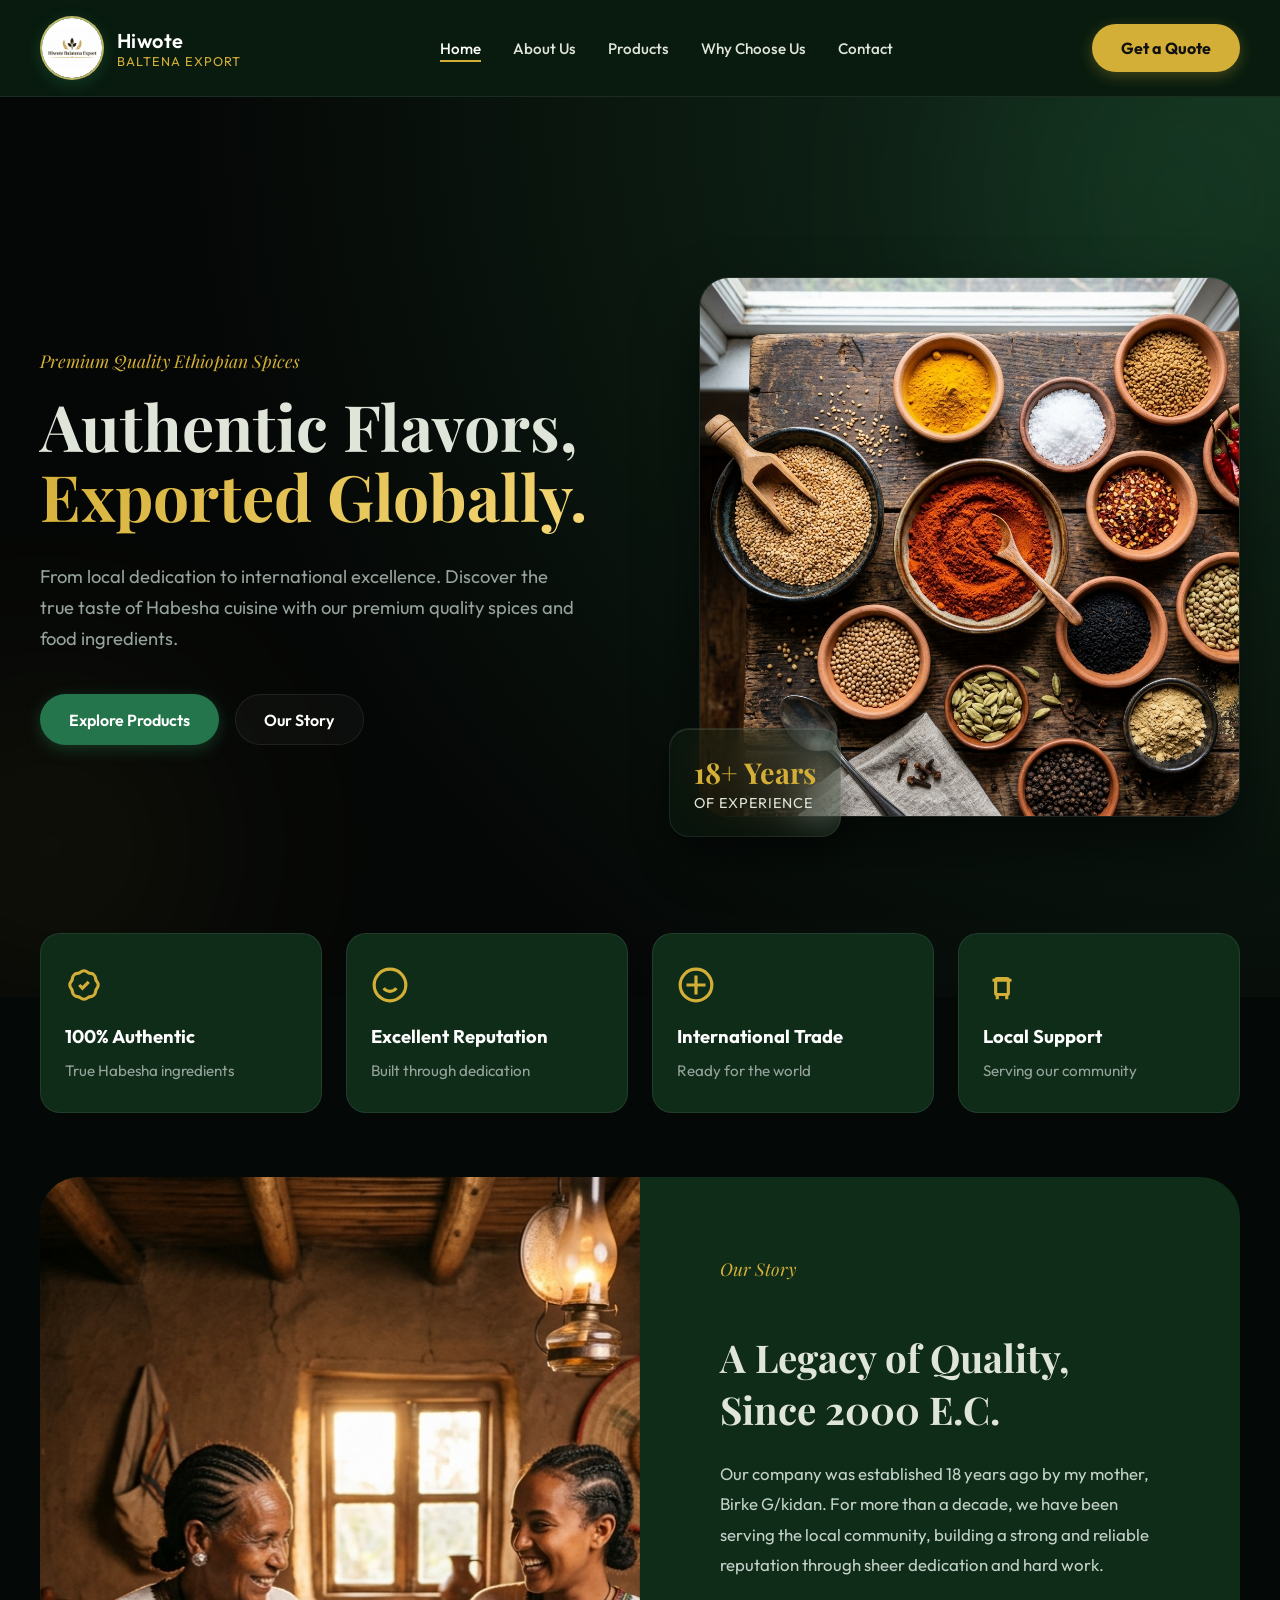
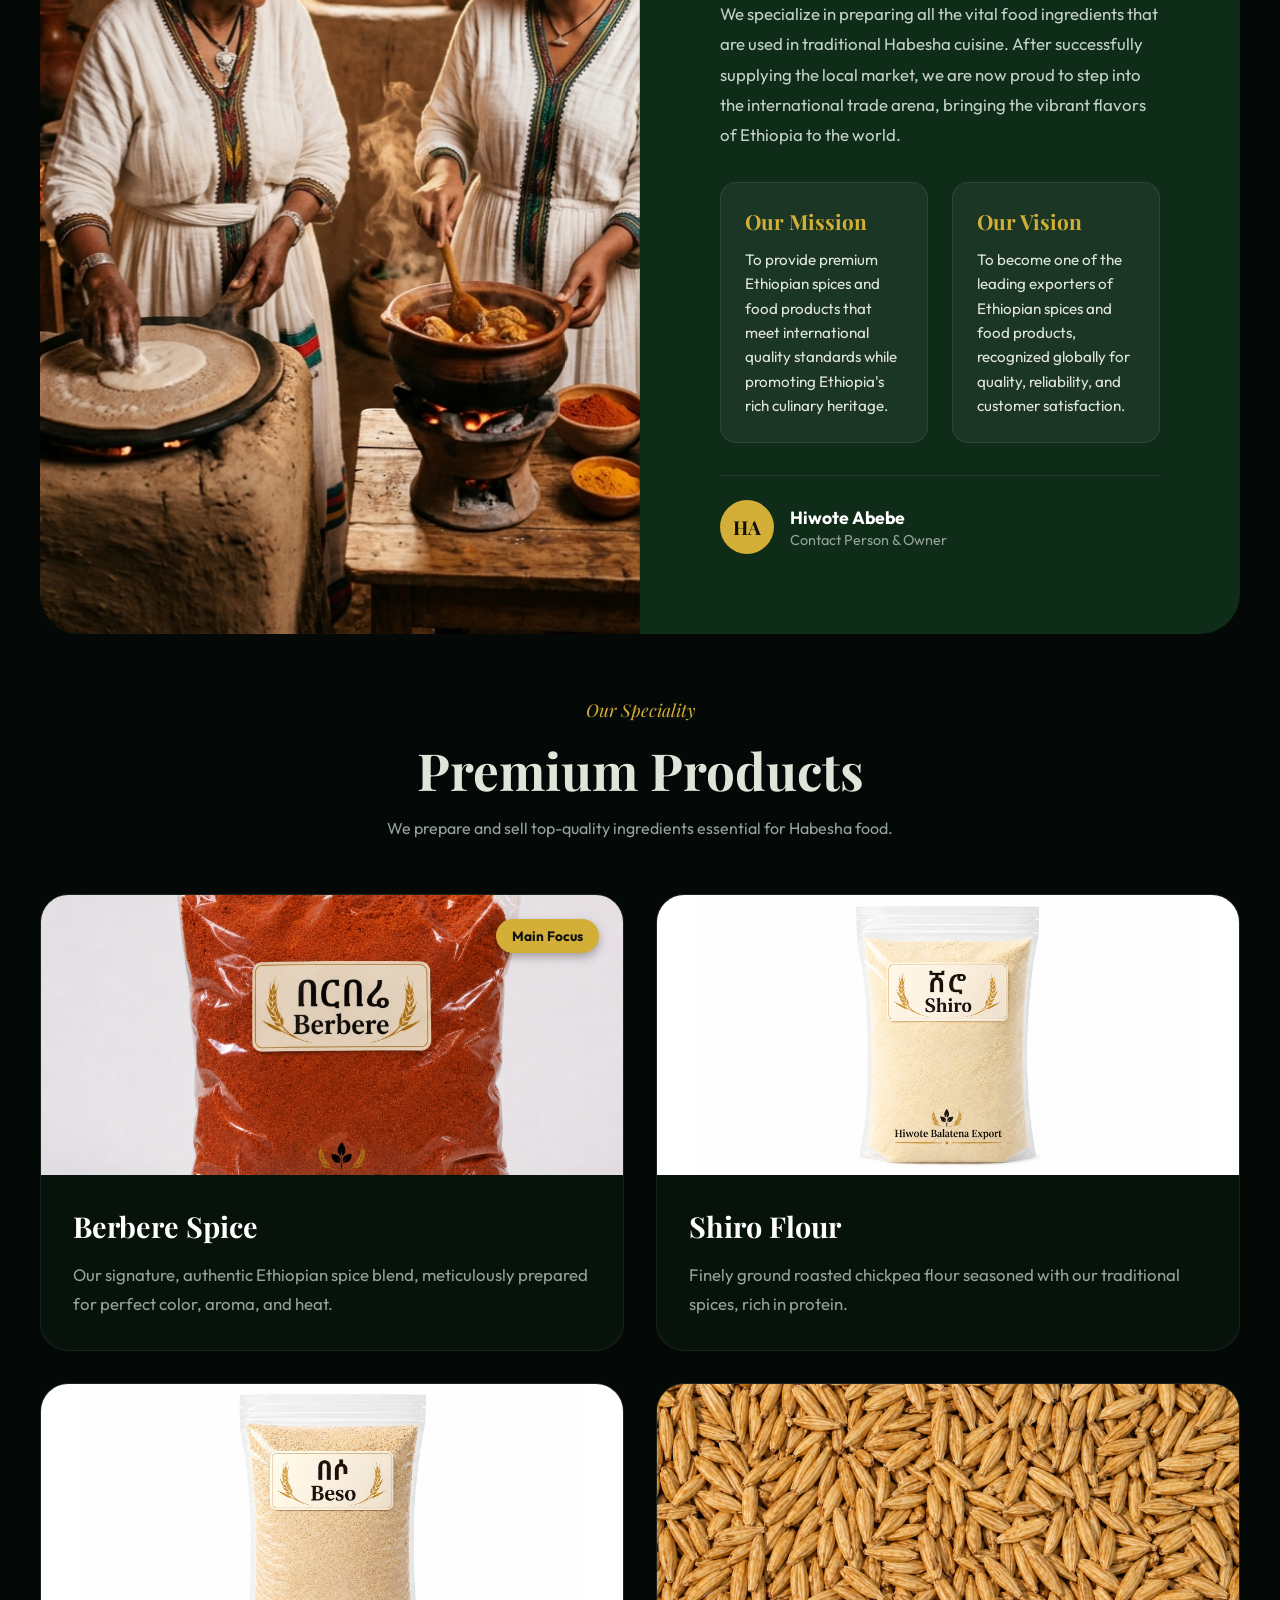
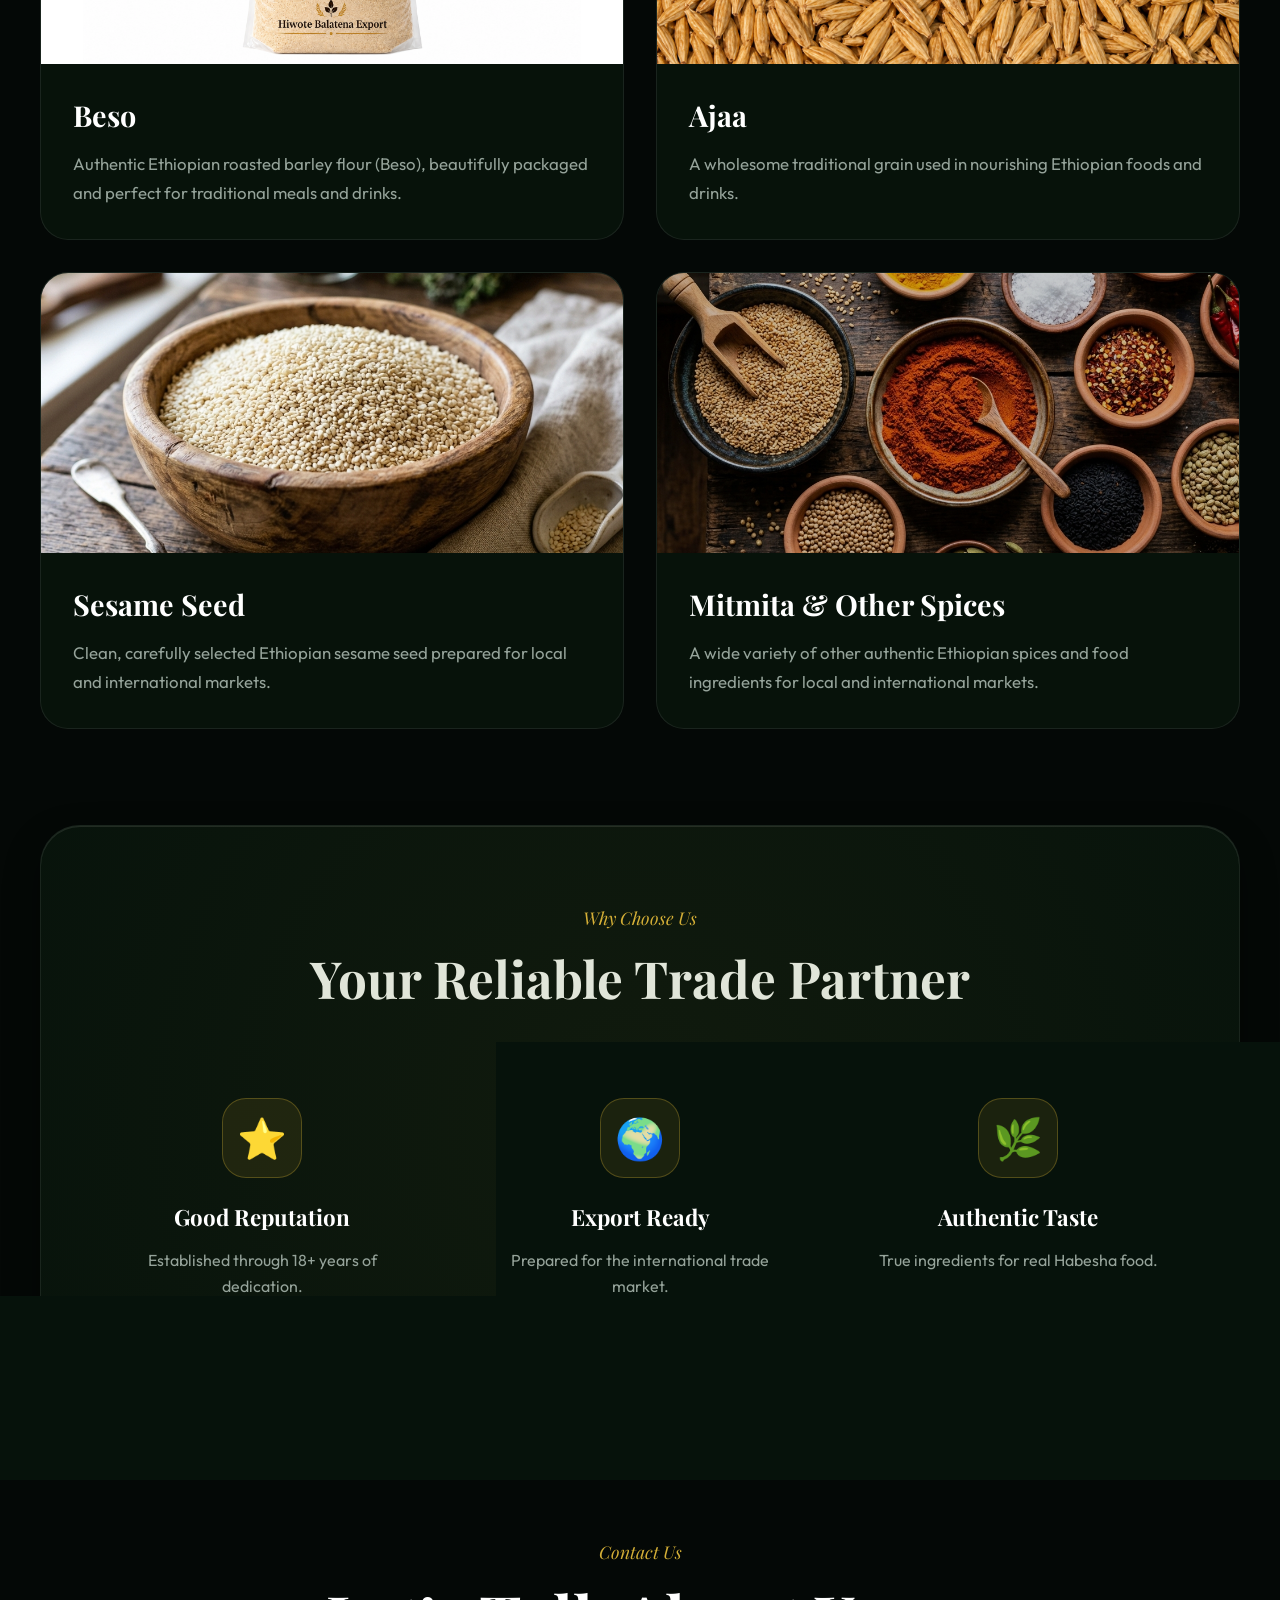
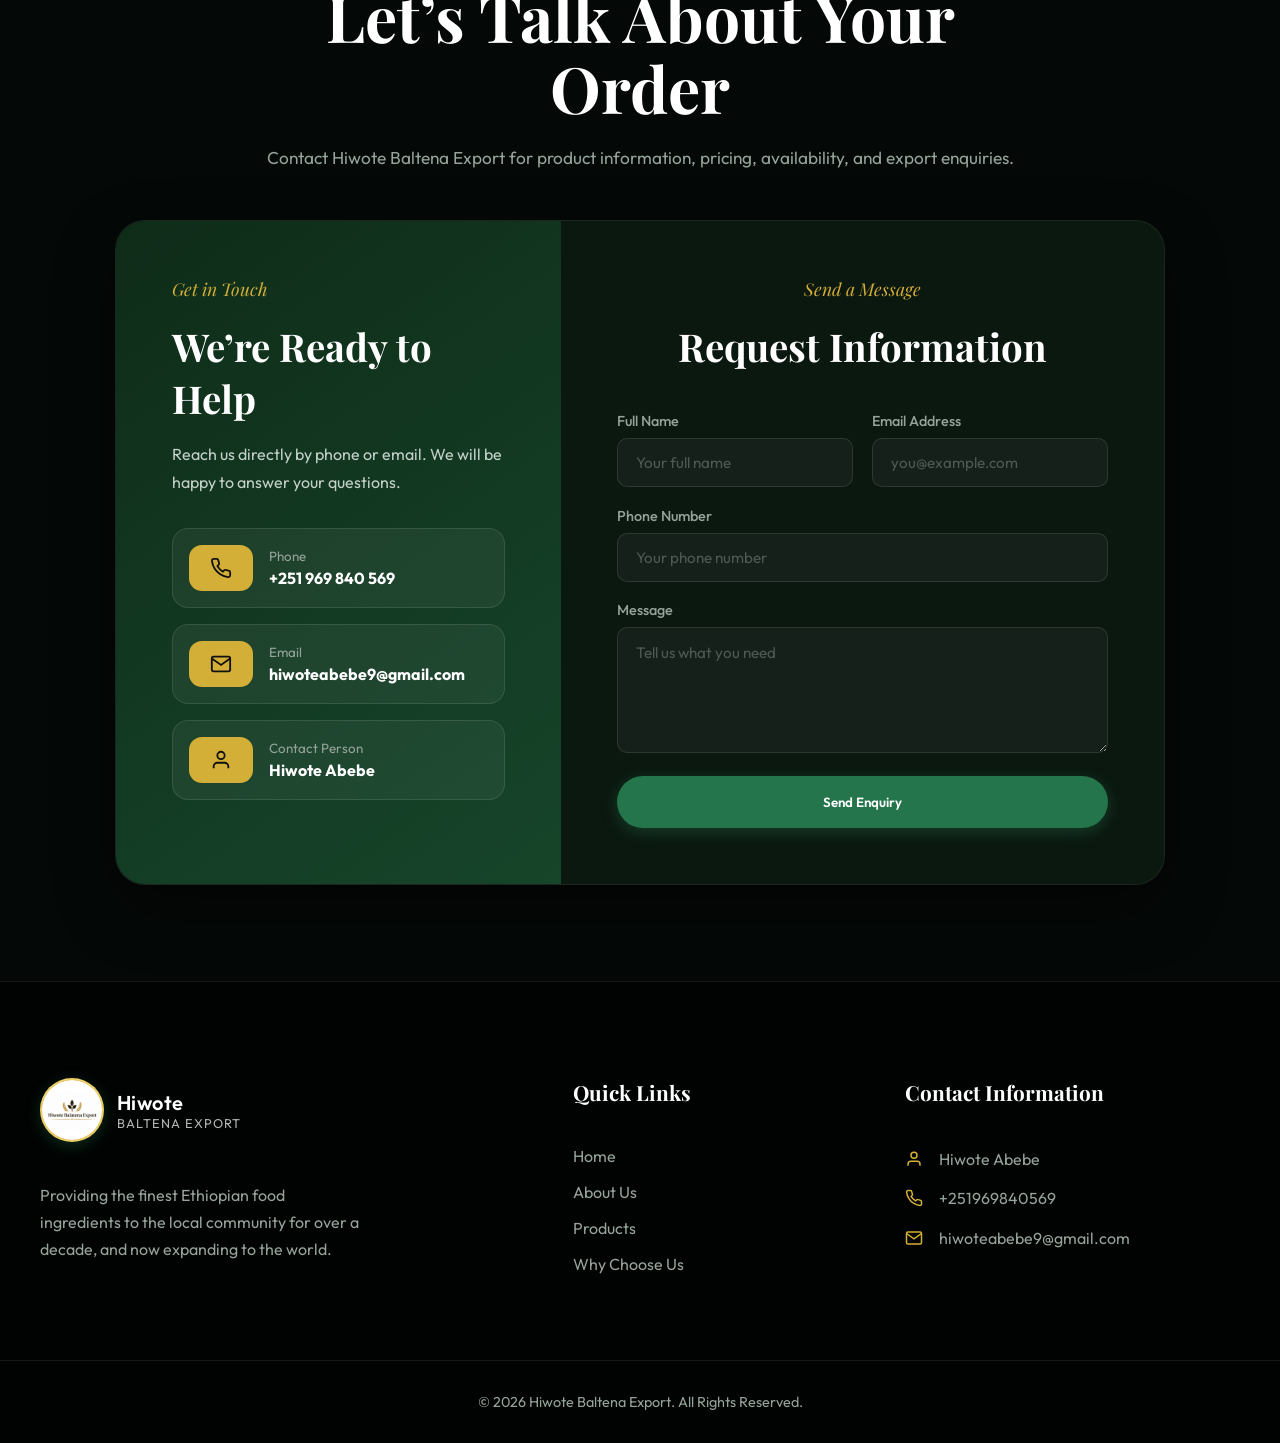
==== commit 52dd106d: "logo" ====
--- a/index.html
+++ b/index.html
@@ -13,9 +13,7 @@
       <div class="container header-inner">
         <a class="brand" href="#home">
           <span class="brand-mark">
-            <svg viewBox="0 0 24 24" fill="none" stroke="currentColor" stroke-width="2" width="24" height="24">
-              <path d="M12 2L2 7l10 5 10-5-10-5zM2 17l10 5 10-5M2 12l10 5 10-5"></path>
-            </svg>
+            <img src="images/logo.jpg" alt="Hiwote Baltena Export logo" />
           </span>
           <div>
             <strong>Hiwote</strong>
@@ -302,9 +300,7 @@
         <div class="footer-brand">
           <a class="brand" href="#home" style="margin-bottom: 1.5rem; display: inline-flex;">
             <span class="brand-mark" style="background: var(--gold); color: #111;">
-              <svg viewBox="0 0 24 24" fill="none" stroke="currentColor" stroke-width="2" width="24" height="24">
-                <path d="M12 2L2 7l10 5 10-5-10-5zM2 17l10 5 10-5M2 12l10 5 10-5"></path>
-              </svg>
+              <img src="images/logo.jpg" alt="Hiwote Baltena Export logo" />
             </span>
             <div>
               <strong>Hiwote</strong>
--- a/styles.css
+++ b/styles.css
@@ -89,14 +89,26 @@
 }
 
 .brand-mark {
-  width: 46px;
-  height: 46px;
+  width: 64px;
+  height: 64px;
   display: grid;
   place-items: center;
   background: linear-gradient(135deg, var(--emerald), var(--forest-green));
-  border-radius: 12px;
+  flex: 0 0 64px;
+  border: 2px solid rgba(245, 215, 118, 0.75);
+  border-radius: 50%;
+  overflow: hidden;
   color: white;
   box-shadow: 0 4px 15px rgba(45, 134, 89, 0.3);
+}
+
+.brand-mark img {
+  width: 100%;
+  height: 100%;
+  object-fit: contain;
+  background: #fff;
+  border-radius: 50%;
+  display: block;
 }
 
 .brand strong {
@@ -1339,9 +1351,10 @@
   }
 
   .brand-mark {
-    width: 40px;
-    height: 40px;
-    border-radius: 10px;
+    width: 52px;
+    height: 52px;
+    flex-basis: 52px;
+    border-radius: 50%;
   }
 
   .brand strong {
@@ -1759,8 +1772,9 @@
   }
 
   .brand-mark {
-    width: 36px;
-    height: 36px;
+    width: 46px;
+    height: 46px;
+    flex-basis: 46px;
   }
 
   .mobile-menu-btn {
@@ -1887,7 +1901,7 @@
 
 .contact-info-icon {
   display: grid;
-  flex: 0 0 46px;
+  flex: 0 0 64px;
   width: 46px;
   height: 46px;
   place-items: center;
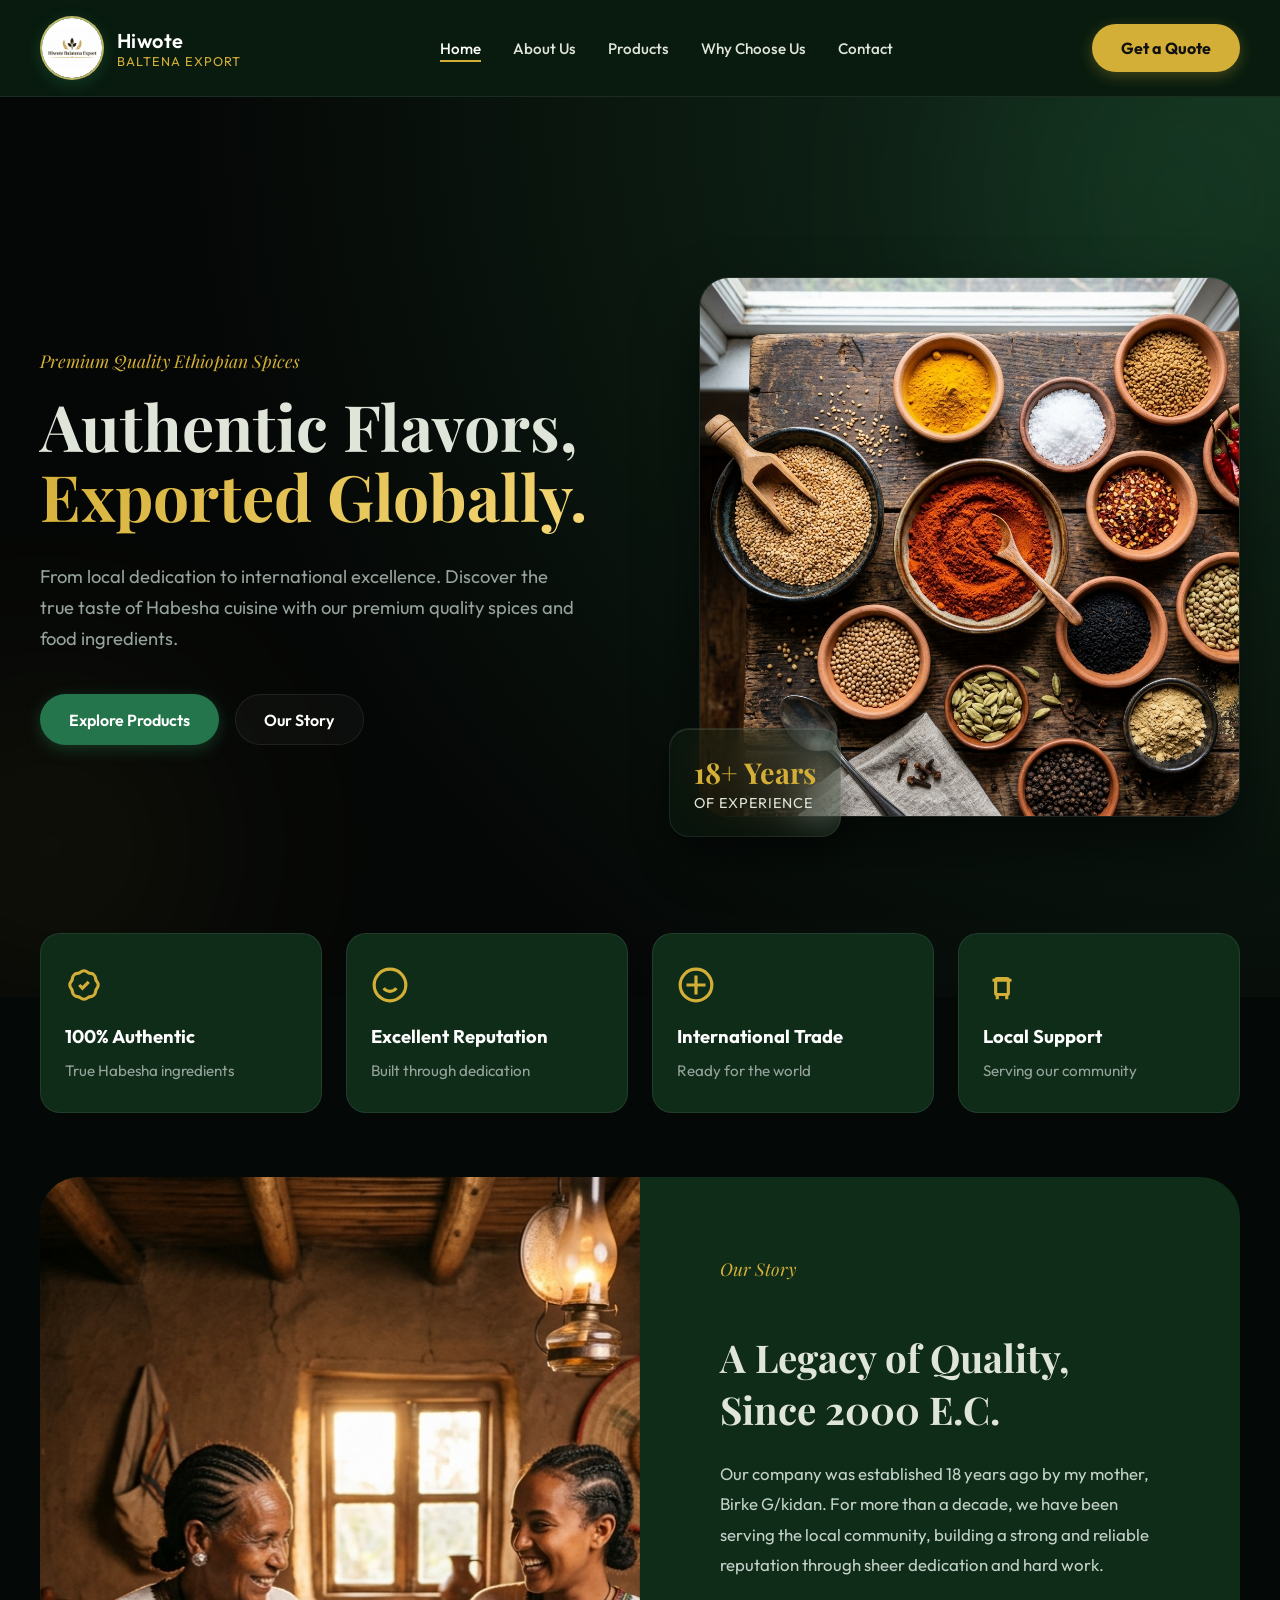
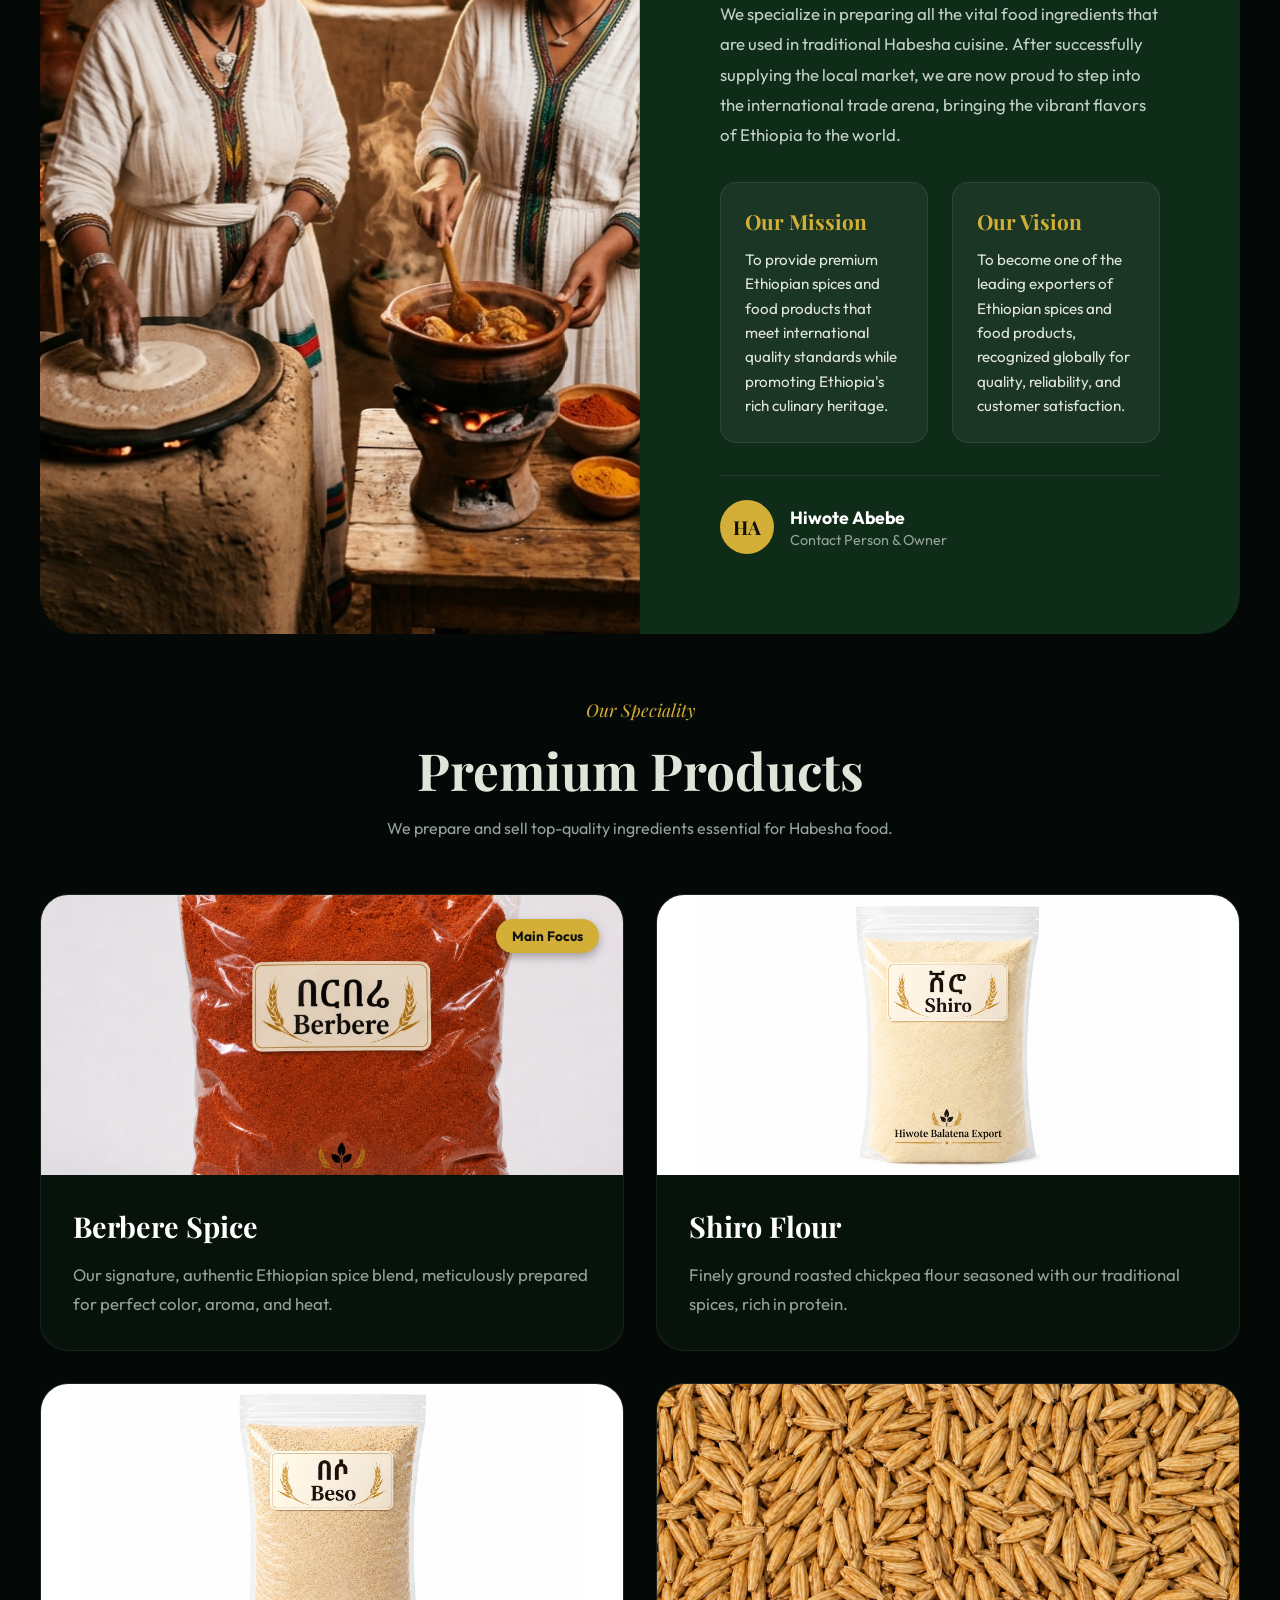
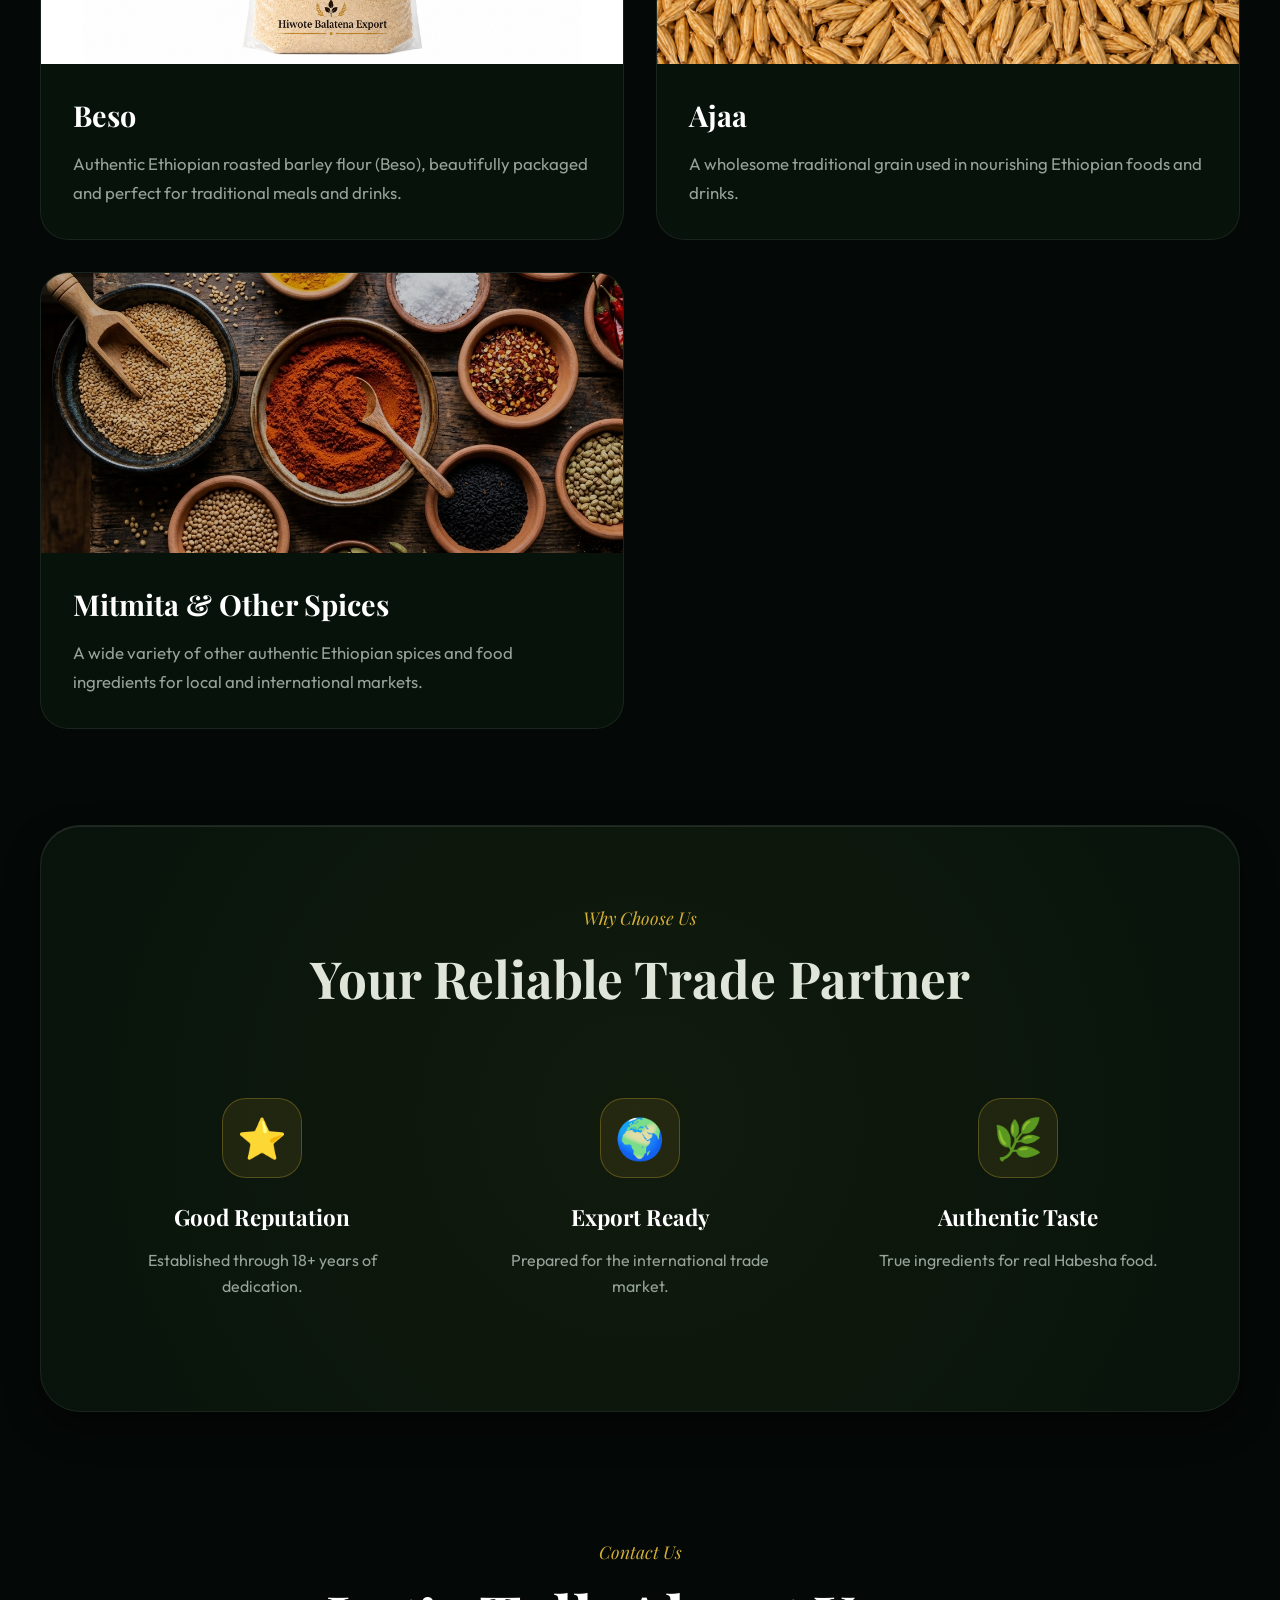
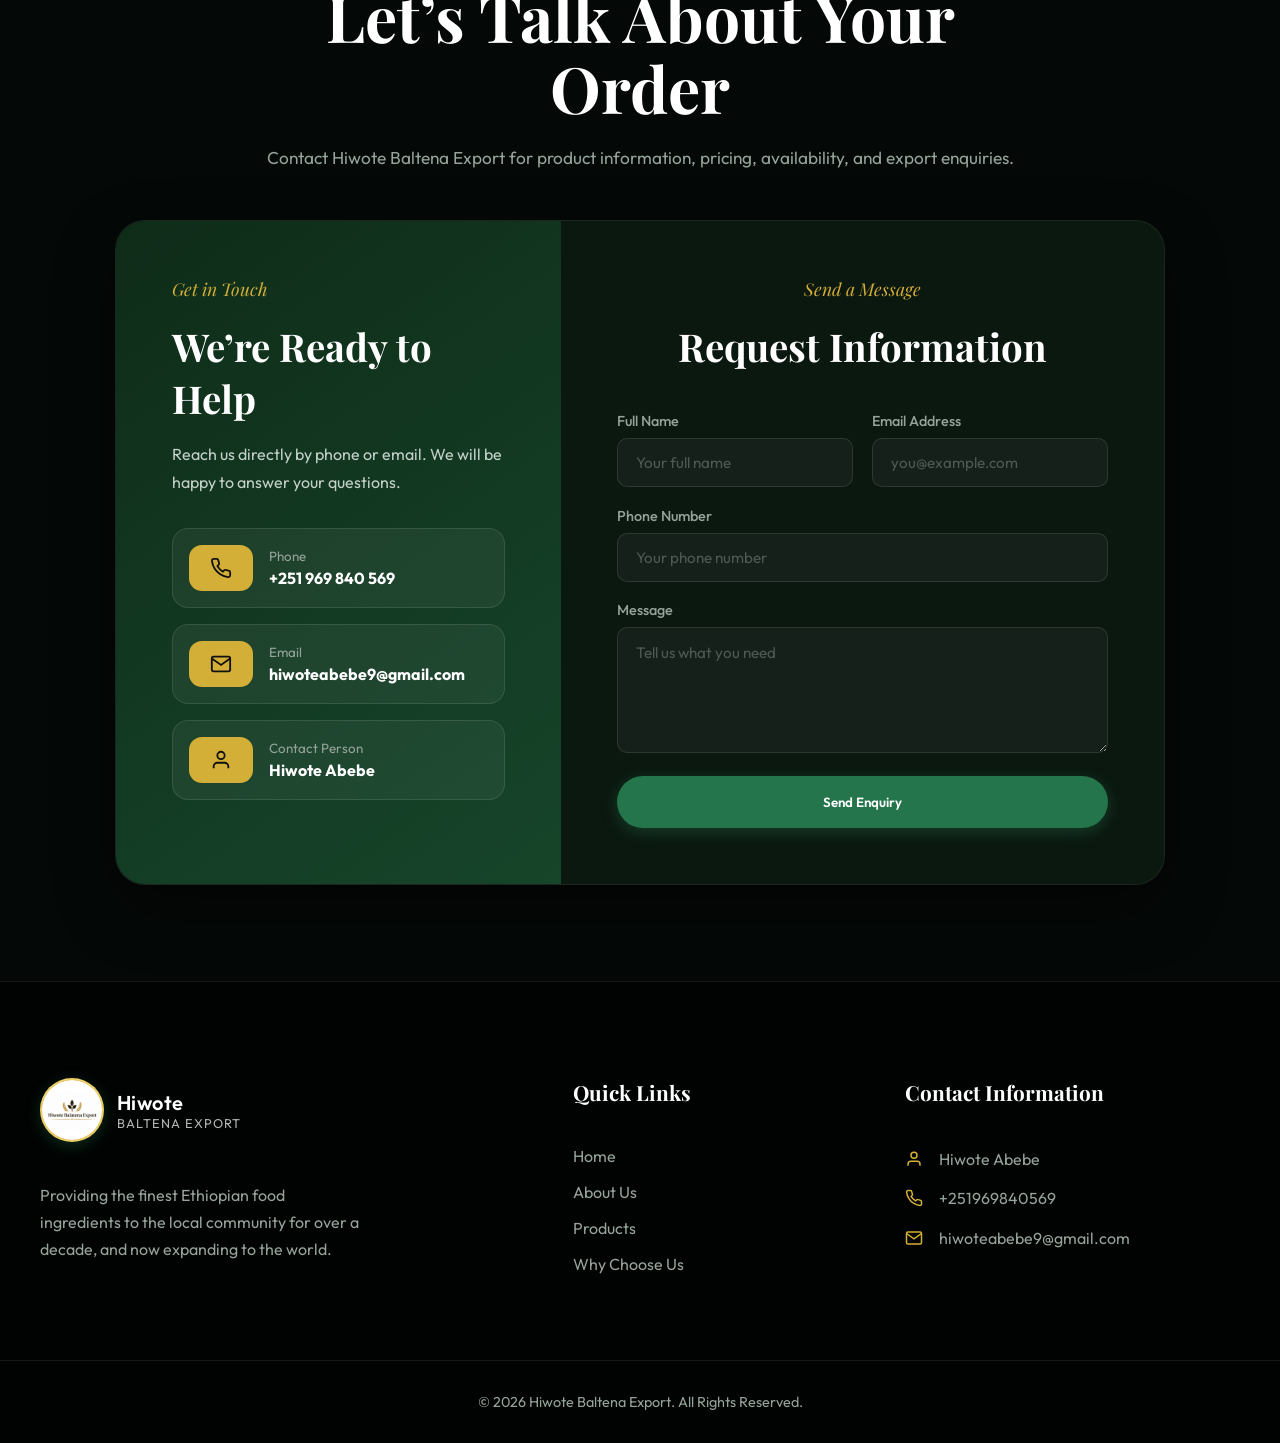
==== commit d49ae64c: "edit products" ====
--- a/index.html
+++ b/index.html
@@ -4,7 +4,7 @@
     <meta charset="UTF-8" />
     <meta name="viewport" content="width=device-width, initial-scale=1.0, viewport-fit=cover" />
     <title>Hiwote Baltena Export</title>
-    <meta name="description" content="Premium Ethiopian spices exporter. We provide authentic food ingredients like Berbere, Shiro, and Sesame seeds." />
+    <meta name="description" content="Premium Ethiopian spices exporter. We provide authentic food ingredients like Berbere, Shiro, Mitmita, Beso, and Ajaa." />
     <link href="https://fonts.googleapis.com/css2?family=Outfit:wght@300;400;600;800&family=Playfair+Display:ital,wght@0,600;1,600&display=swap" rel="stylesheet" />
     <link rel="stylesheet" href="styles.css" />
   </head>
@@ -180,15 +180,7 @@
               <p>A wholesome traditional grain used in nourishing Ethiopian foods and drinks.</p>
             </div>
           </article>
-          <article class="product-card reveal reveal-scale stagger-4">
-            <div class="card-image-wrap">
-              <img src="images/sesame.png" alt="Ethiopian sesame seeds" class="product-image" />
-            </div>
-            <div class="card-content">
-              <h3>Sesame Seed</h3>
-              <p>Clean, carefully selected Ethiopian sesame seed prepared for local and international markets.</p>
-            </div>
-          </article>
+
           <article class="product-card reveal reveal-scale stagger-4">
             <div class="card-image-wrap">
               <img src="images/hero.png" alt="Other spices and food ingredients" class="product-image" style="filter: brightness(0.8);" />
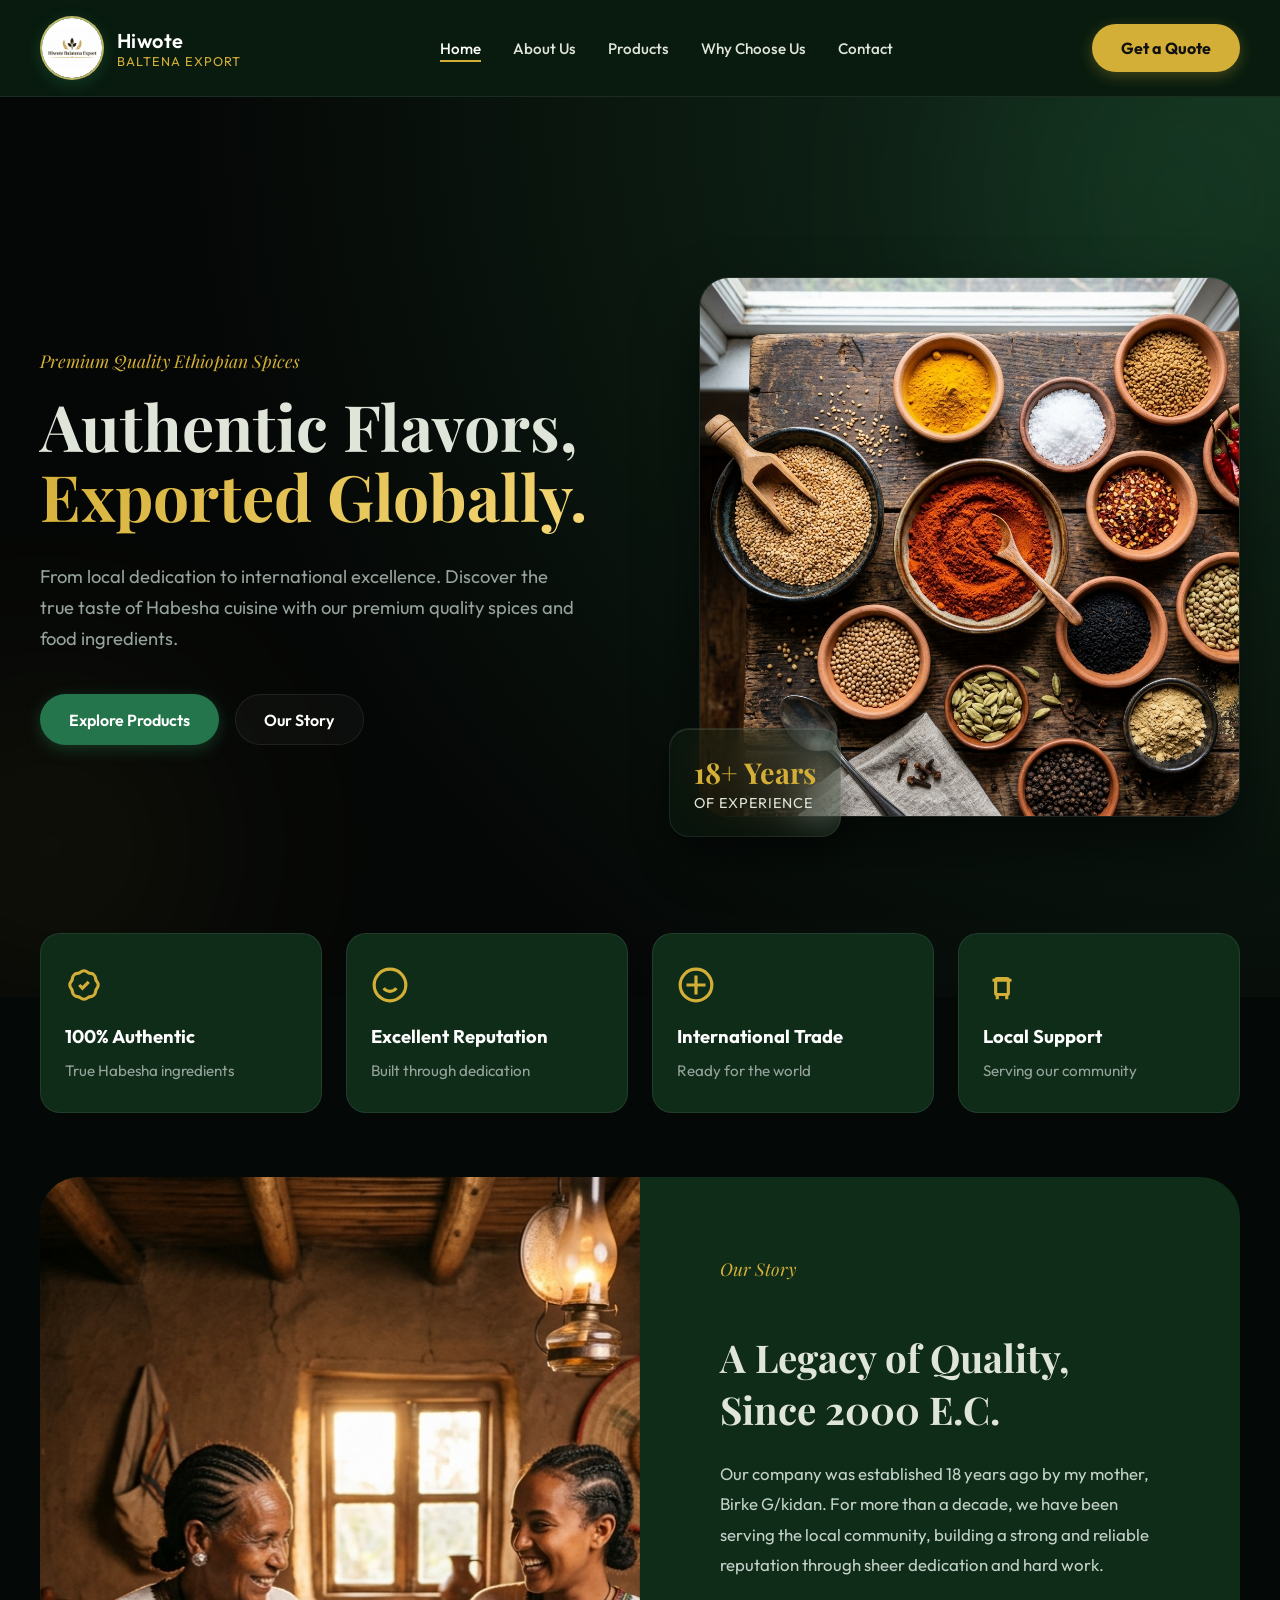
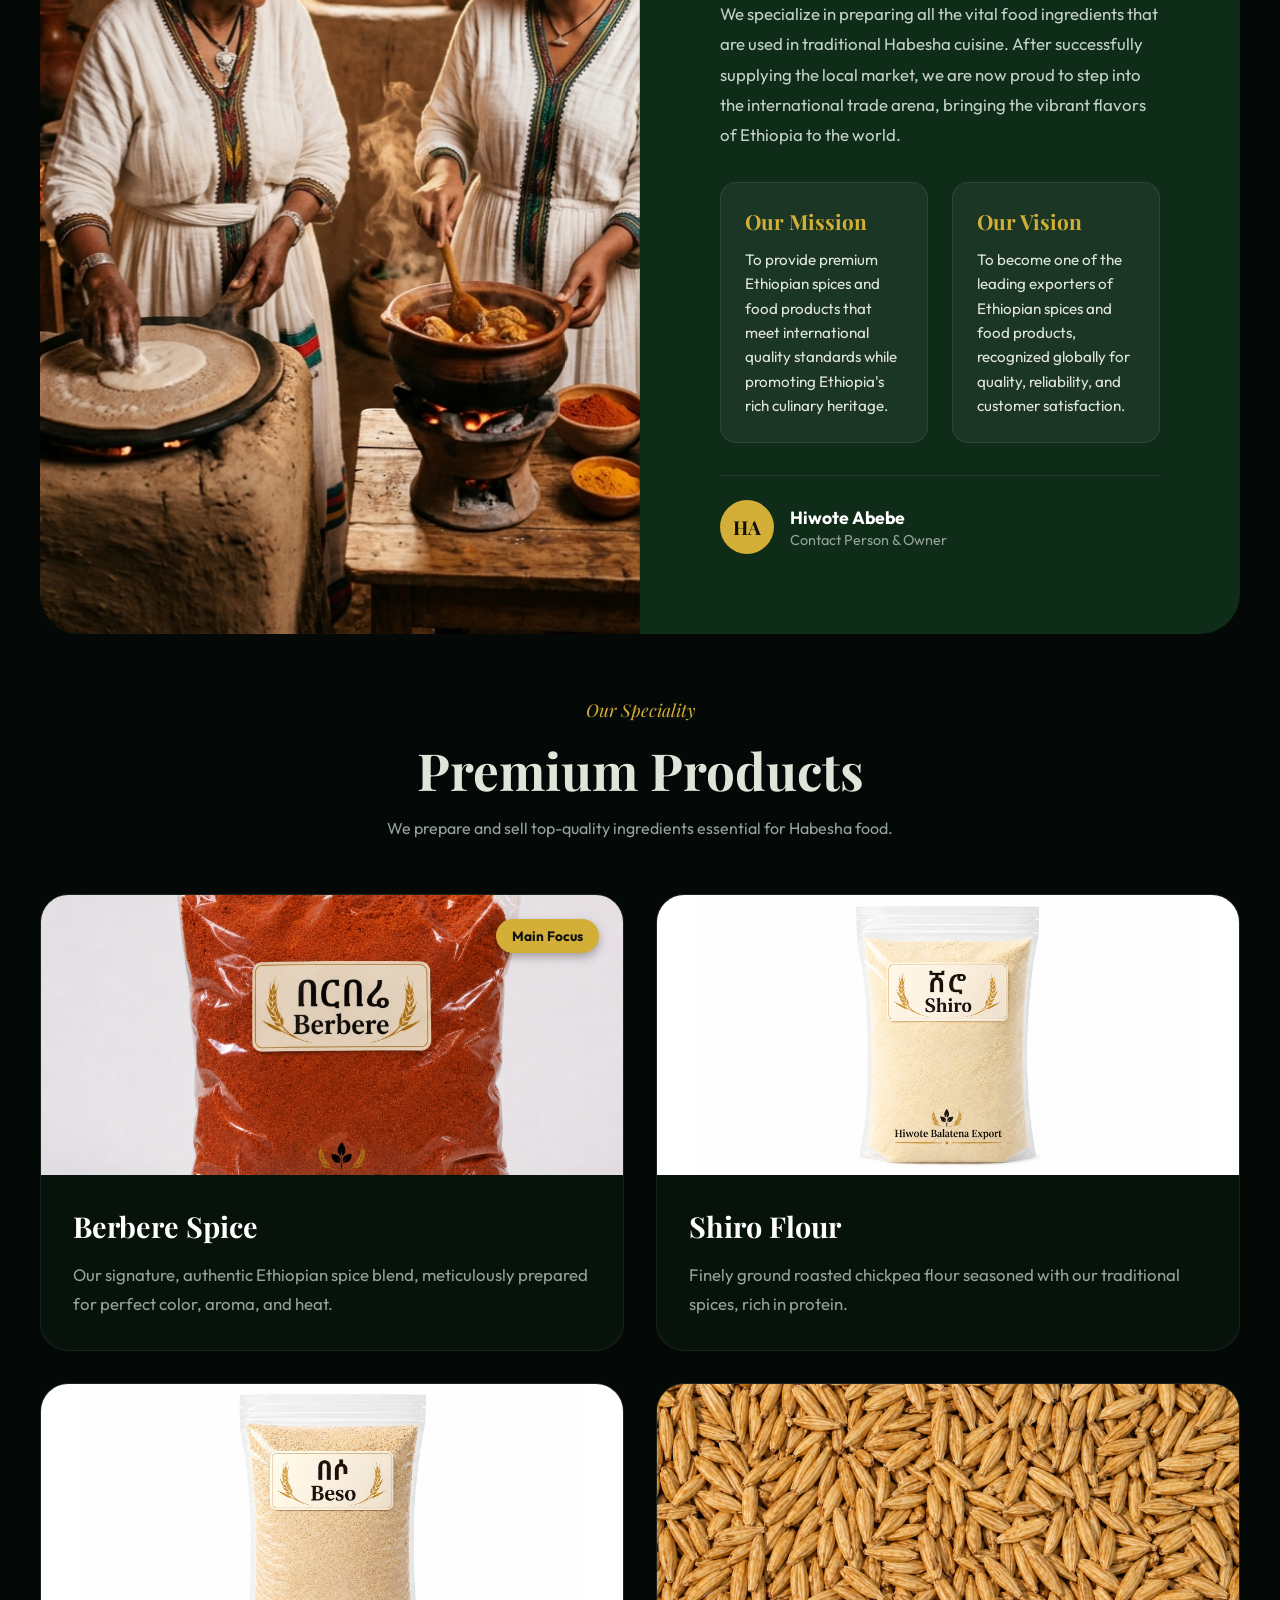
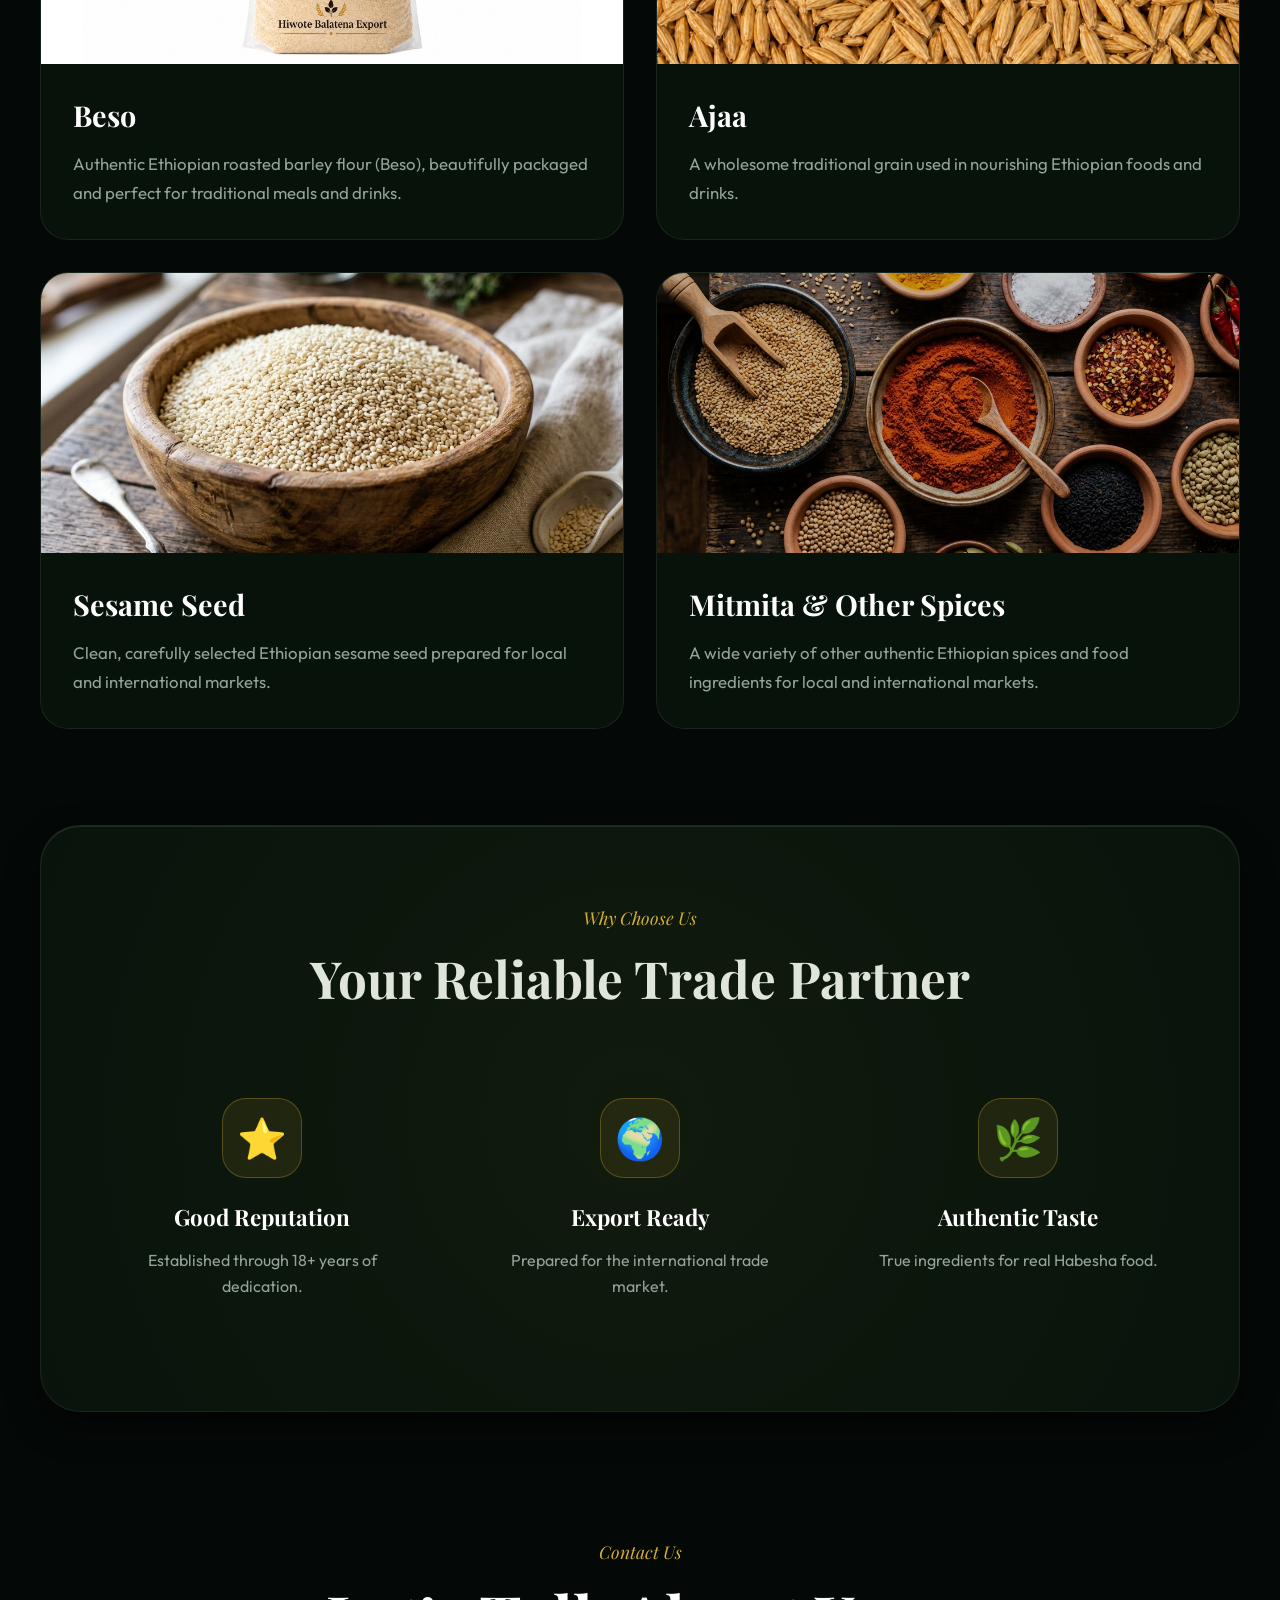
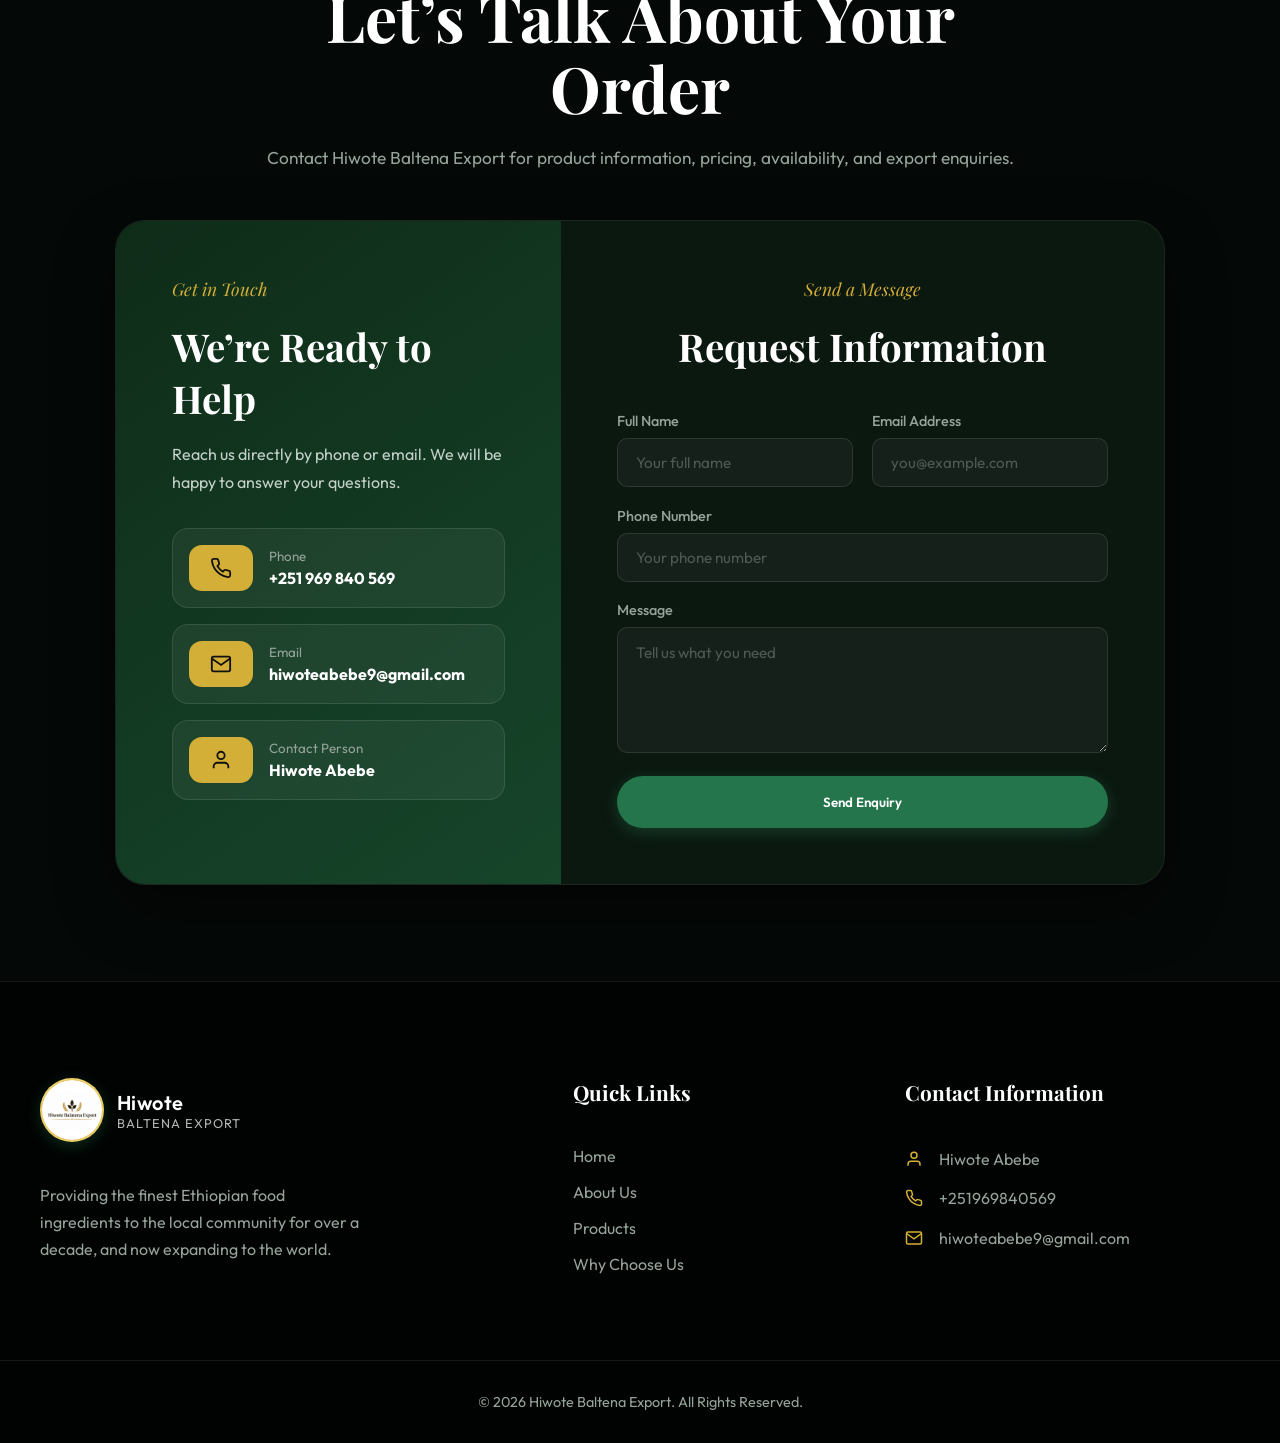
==== commit da754a20: "Revert "edit products" This reverts commit d49ae64cdfedc5aeb41d5334211a9775b8b91083." ====
--- a/index.html
+++ b/index.html
@@ -4,7 +4,7 @@
     <meta charset="UTF-8" />
     <meta name="viewport" content="width=device-width, initial-scale=1.0, viewport-fit=cover" />
     <title>Hiwote Baltena Export</title>
-    <meta name="description" content="Premium Ethiopian spices exporter. We provide authentic food ingredients like Berbere, Shiro, Mitmita, Beso, and Ajaa." />
+    <meta name="description" content="Premium Ethiopian spices exporter. We provide authentic food ingredients like Berbere, Shiro, and Sesame seeds." />
     <link href="https://fonts.googleapis.com/css2?family=Outfit:wght@300;400;600;800&family=Playfair+Display:ital,wght@0,600;1,600&display=swap" rel="stylesheet" />
     <link rel="stylesheet" href="styles.css" />
   </head>
@@ -180,7 +180,15 @@
               <p>A wholesome traditional grain used in nourishing Ethiopian foods and drinks.</p>
             </div>
           </article>
-
+          <article class="product-card reveal reveal-scale stagger-4">
+            <div class="card-image-wrap">
+              <img src="images/sesame.png" alt="Ethiopian sesame seeds" class="product-image" />
+            </div>
+            <div class="card-content">
+              <h3>Sesame Seed</h3>
+              <p>Clean, carefully selected Ethiopian sesame seed prepared for local and international markets.</p>
+            </div>
+          </article>
           <article class="product-card reveal reveal-scale stagger-4">
             <div class="card-image-wrap">
               <img src="images/hero.png" alt="Other spices and food ingredients" class="product-image" style="filter: brightness(0.8);" />
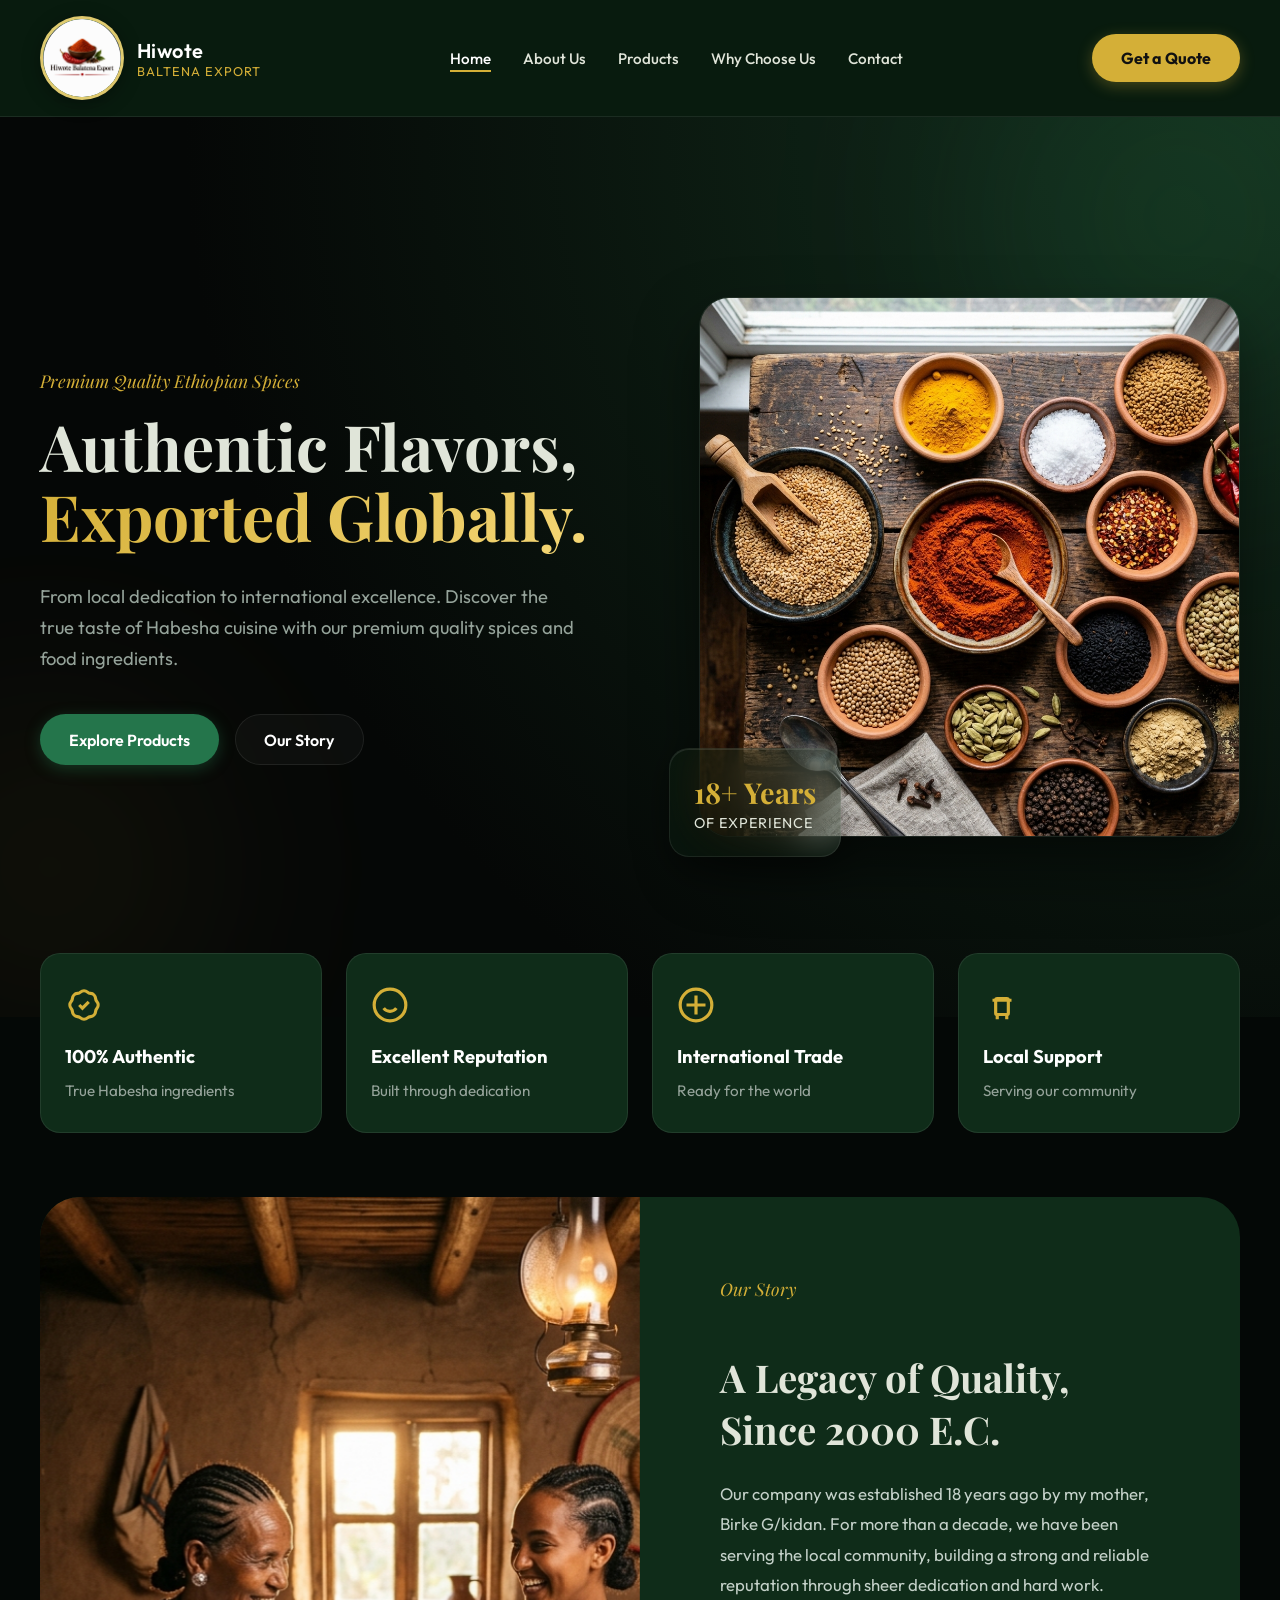
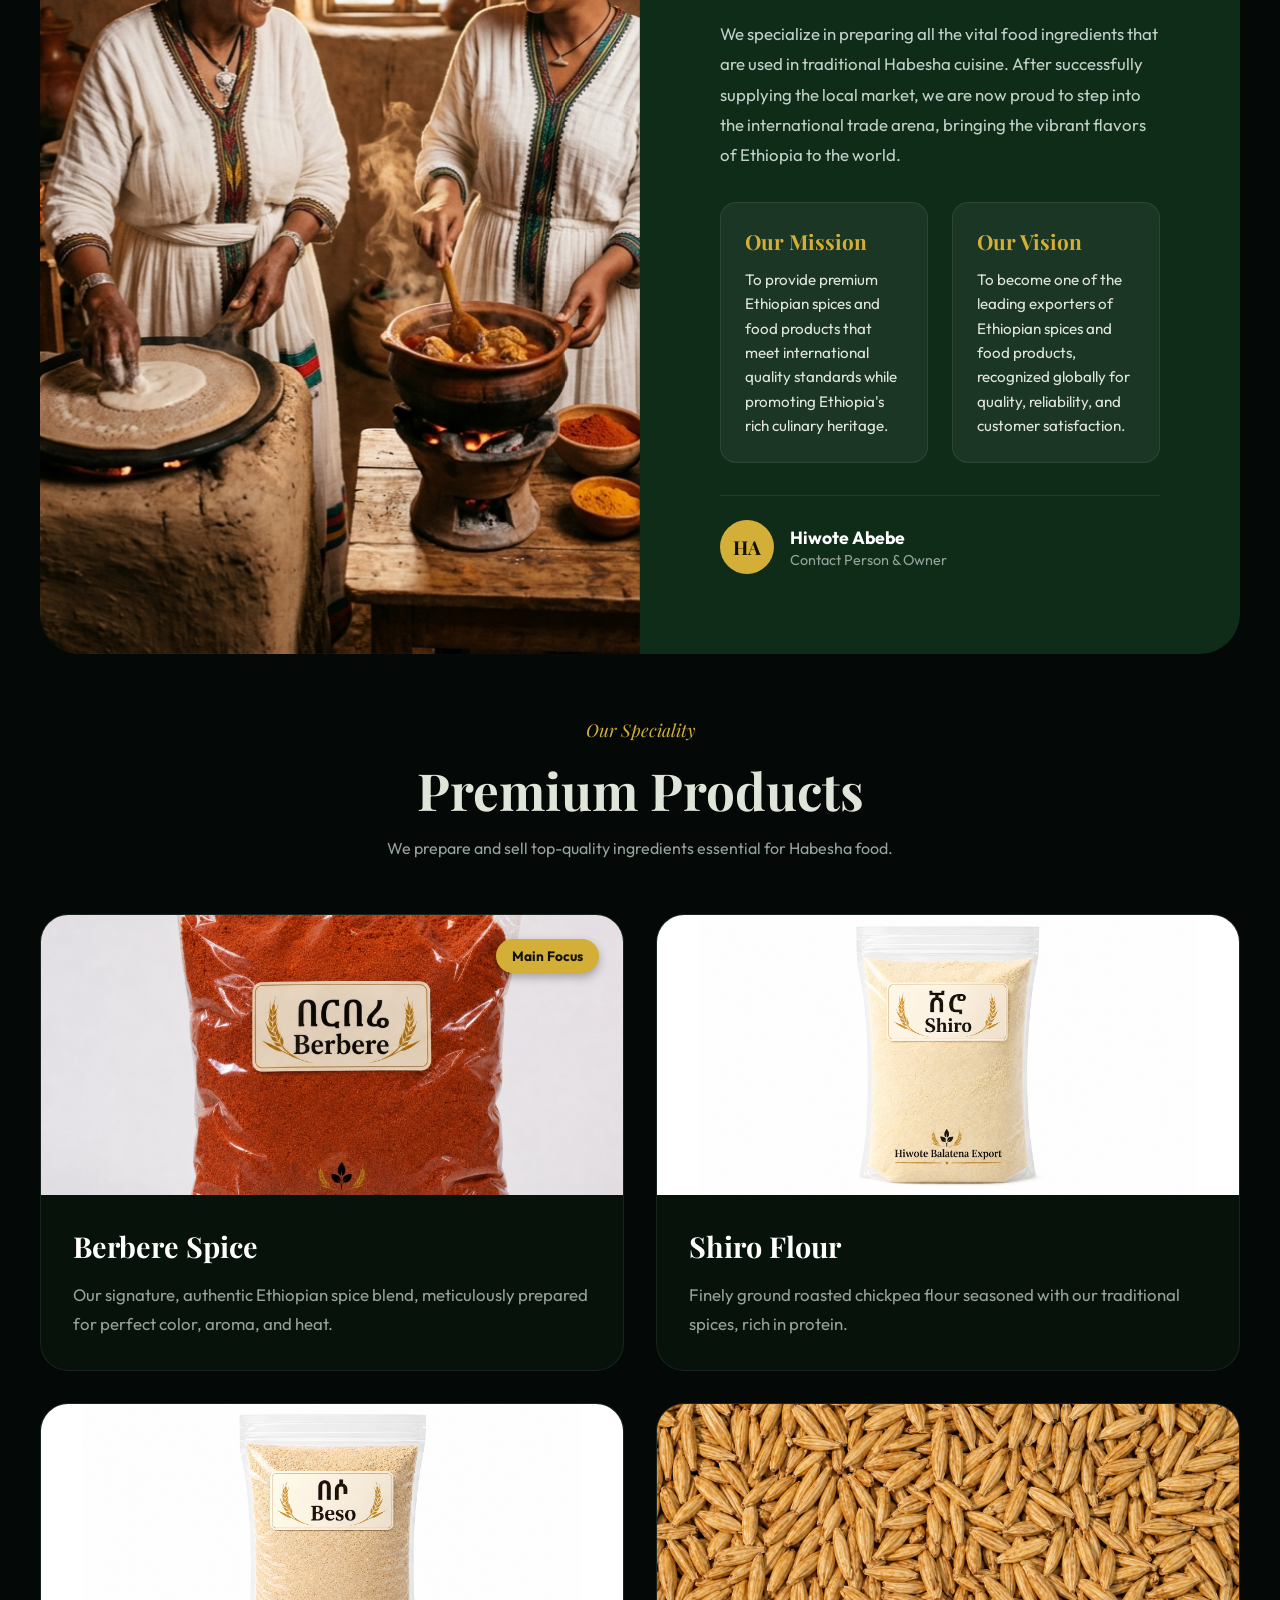
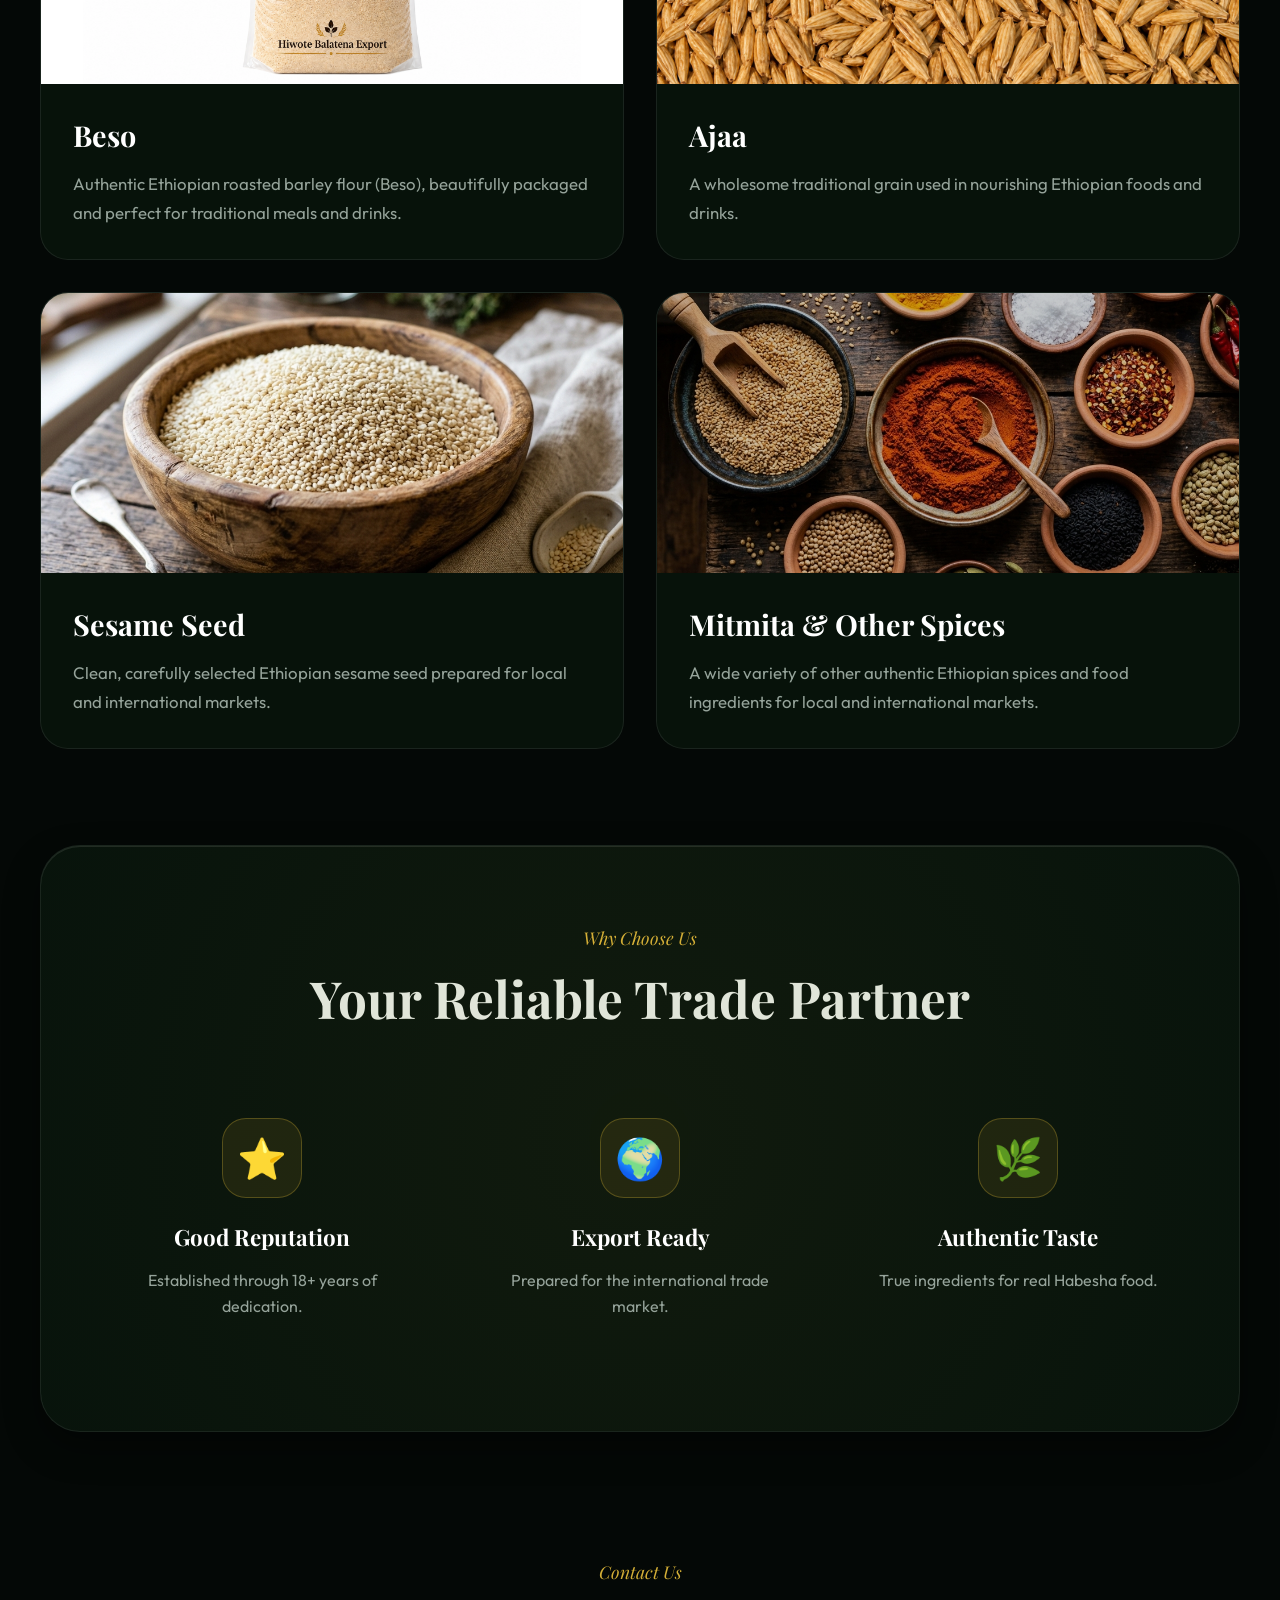
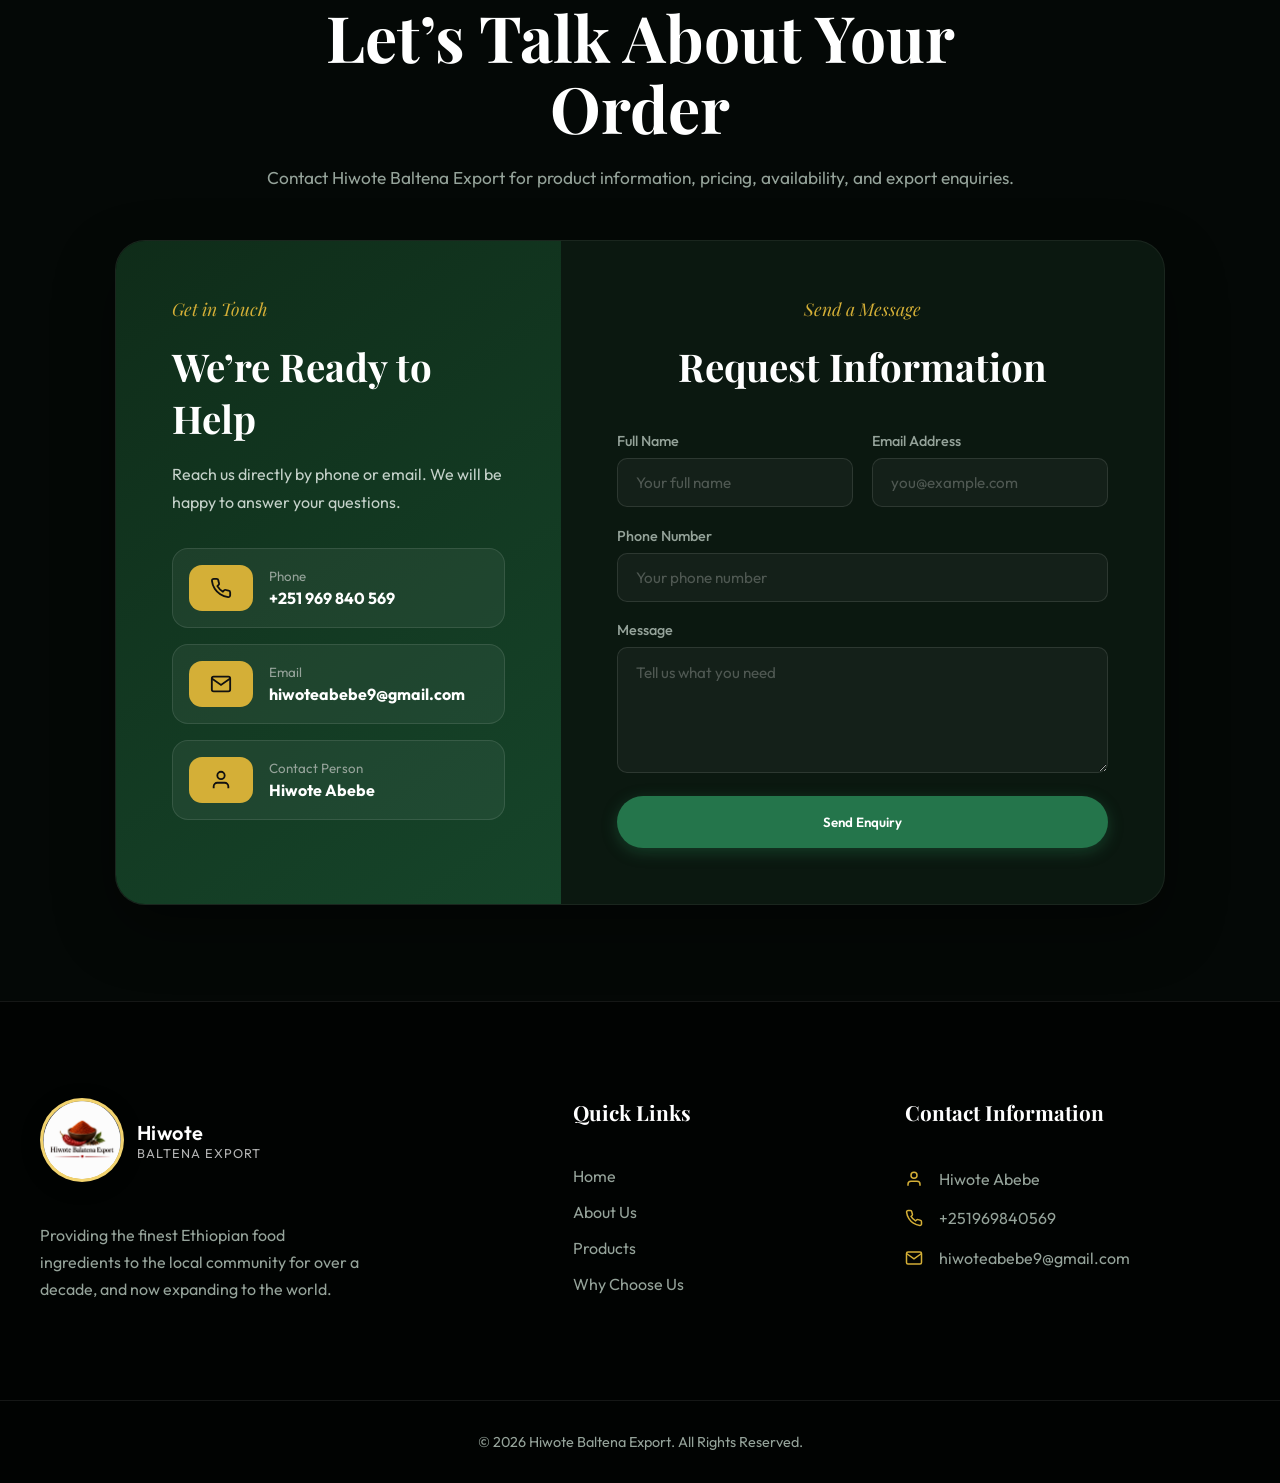
==== commit 8e602d28: "logo changes" ====
--- a/index.html
+++ b/index.html
@@ -13,7 +13,7 @@
       <div class="container header-inner">
         <a class="brand" href="#home">
           <span class="brand-mark">
-            <img src="images/logo.jpg" alt="Hiwote Baltena Export logo" />
+            <img src="images/logo.png" alt="Hiwote Baltena Export logo" />
           </span>
           <div>
             <strong>Hiwote</strong>
@@ -300,7 +300,7 @@
         <div class="footer-brand">
           <a class="brand" href="#home" style="margin-bottom: 1.5rem; display: inline-flex;">
             <span class="brand-mark" style="background: var(--gold); color: #111;">
-              <img src="images/logo.jpg" alt="Hiwote Baltena Export logo" />
+              <img src="images/logo.png" alt="Hiwote Baltena Export logo" />
             </span>
             <div>
               <strong>Hiwote</strong>
--- a/styles.css
+++ b/styles.css
@@ -89,17 +89,17 @@
 }
 
 .brand-mark {
-  width: 64px;
-  height: 64px;
+  width: 84px;
+  height: 84px;
   display: grid;
   place-items: center;
   background: linear-gradient(135deg, var(--emerald), var(--forest-green));
-  flex: 0 0 64px;
-  border: 2px solid rgba(245, 215, 118, 0.75);
+  flex: 0 0 84px;
+  border: 3px solid rgba(245, 215, 118, 0.9);
   border-radius: 50%;
   overflow: hidden;
   color: white;
-  box-shadow: 0 4px 15px rgba(45, 134, 89, 0.3);
+  box-shadow: 0 4px 18px rgba(0, 0, 0, 0.35);
 }
 
 .brand-mark img {
@@ -109,6 +109,7 @@
   background: #fff;
   border-radius: 50%;
   display: block;
+  image-rendering: auto;
 }
 
 .brand strong {
@@ -1351,9 +1352,9 @@
   }
 
   .brand-mark {
-    width: 52px;
-    height: 52px;
-    flex-basis: 52px;
+    width: 64px;
+    height: 64px;
+    flex-basis: 64px;
     border-radius: 50%;
   }
 
@@ -1772,9 +1773,9 @@
   }
 
   .brand-mark {
-    width: 46px;
-    height: 46px;
-    flex-basis: 46px;
+    width: 56px;
+    height: 56px;
+    flex-basis: 56px;
   }
 
   .mobile-menu-btn {
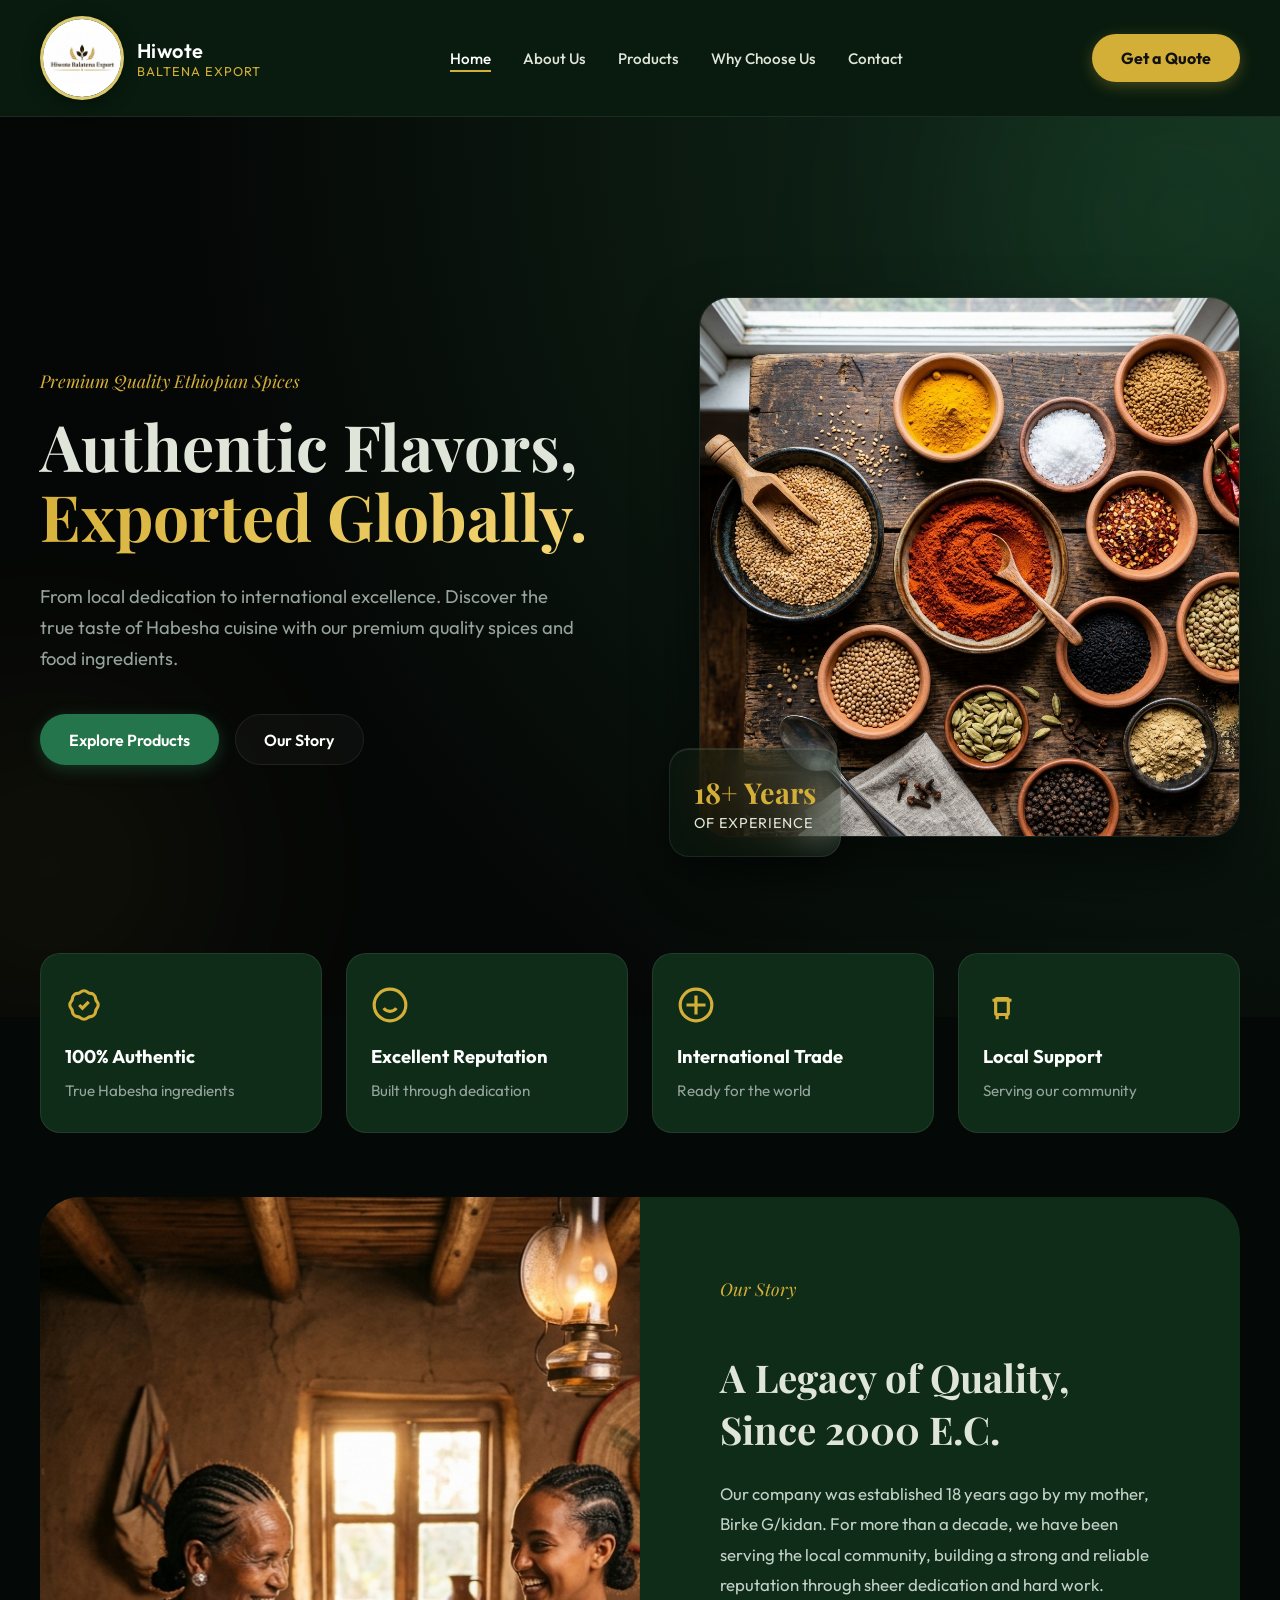
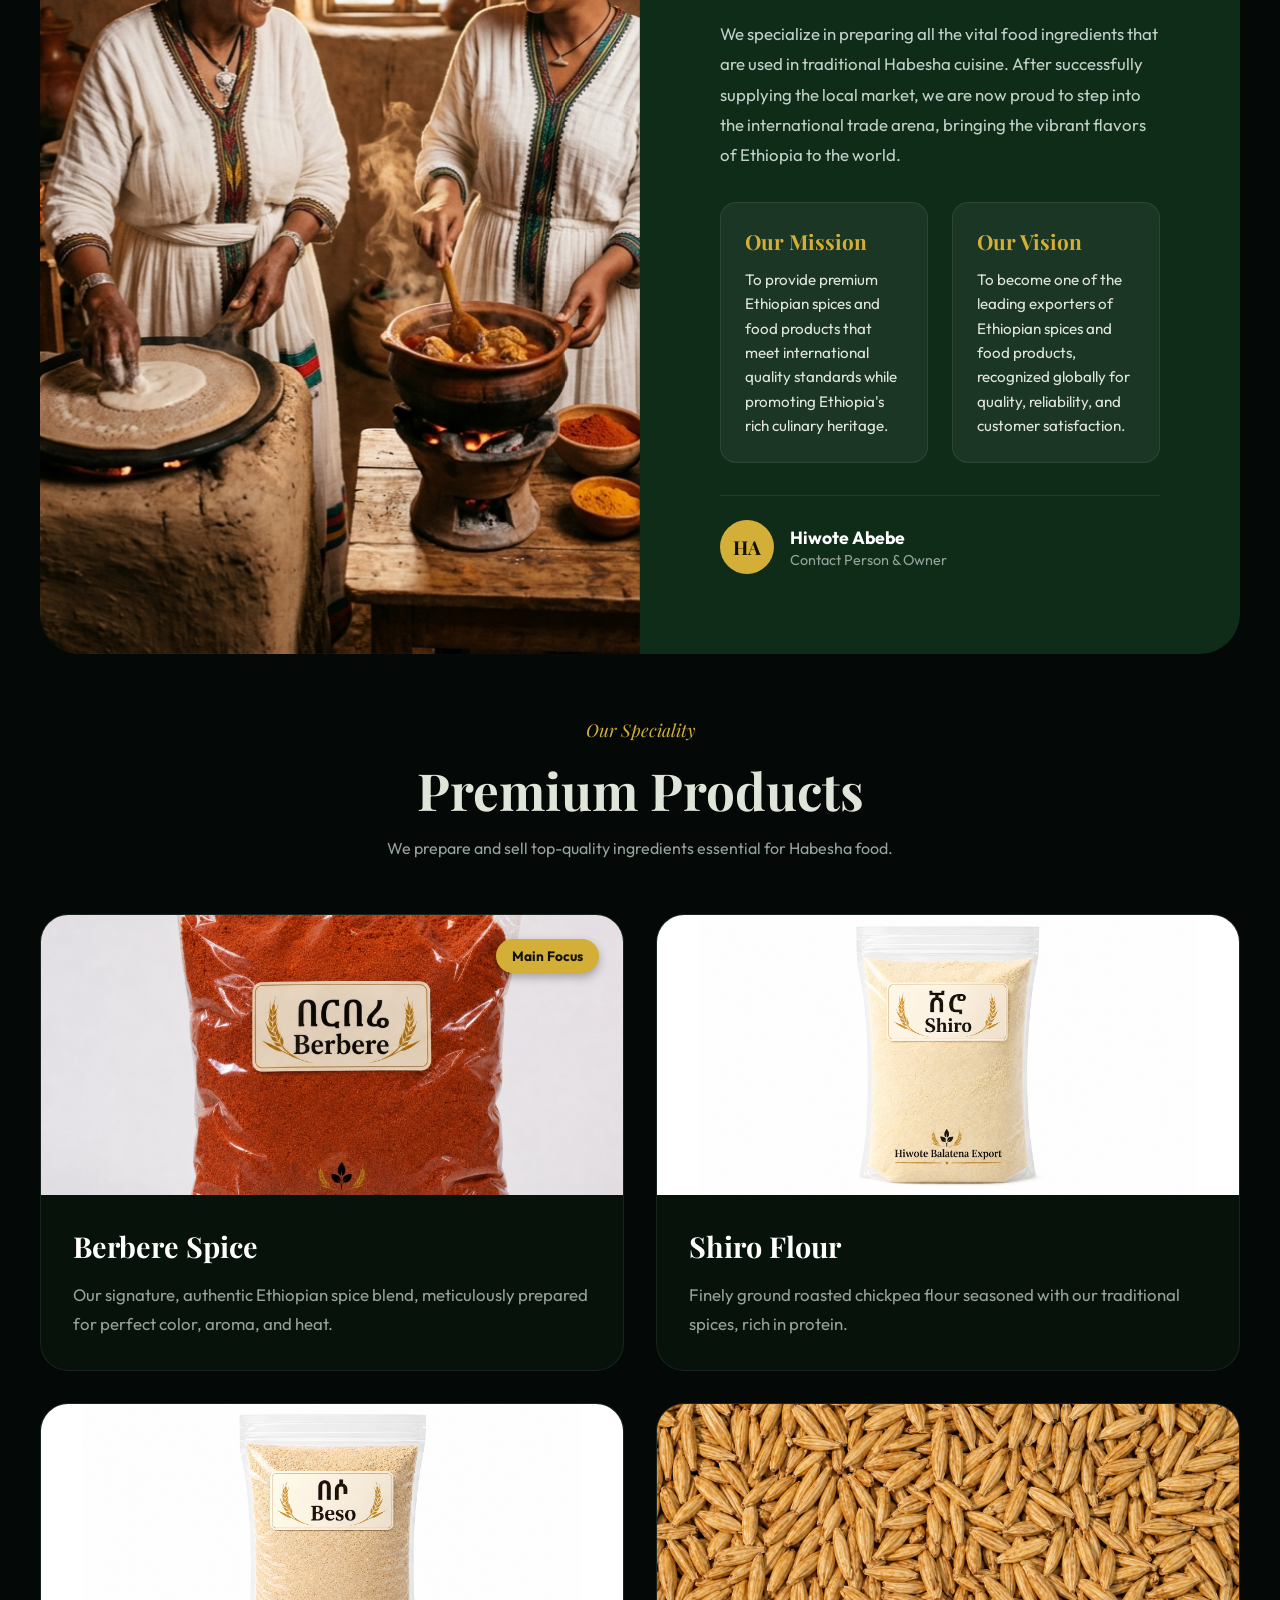
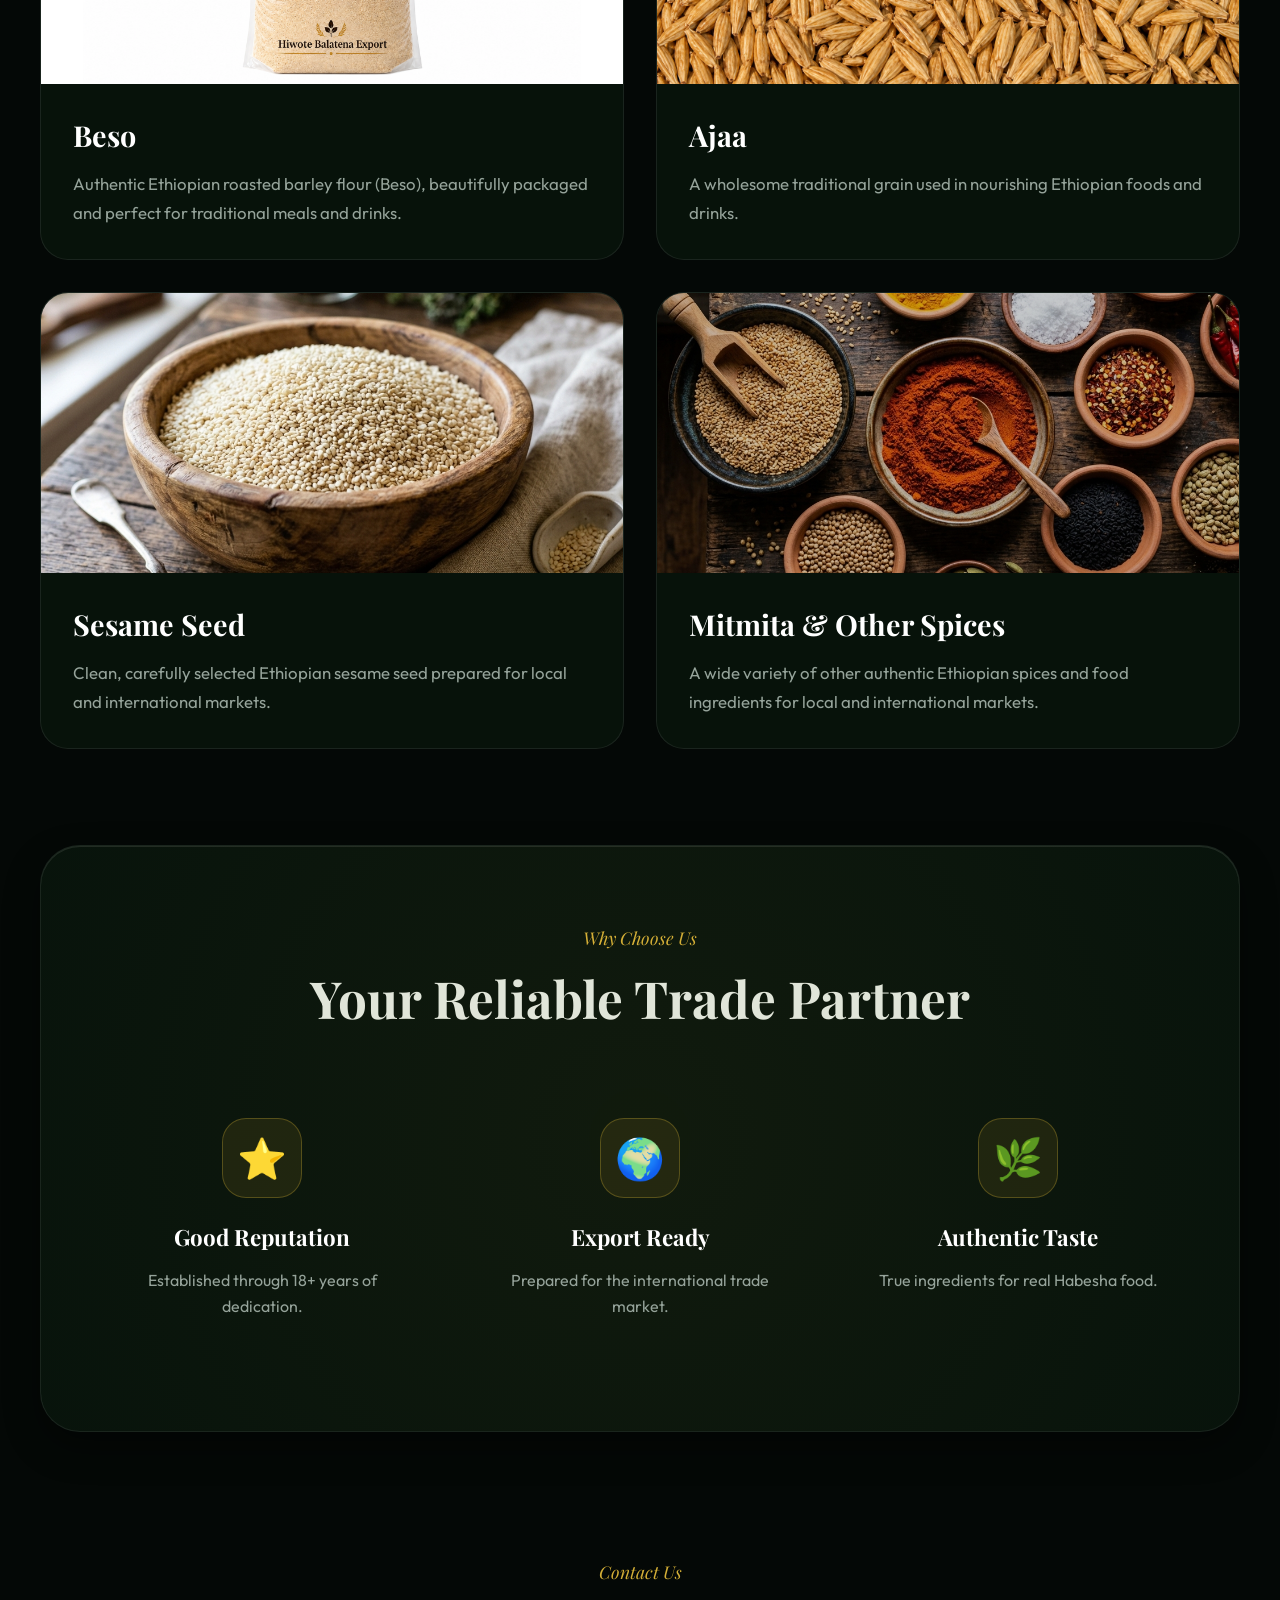
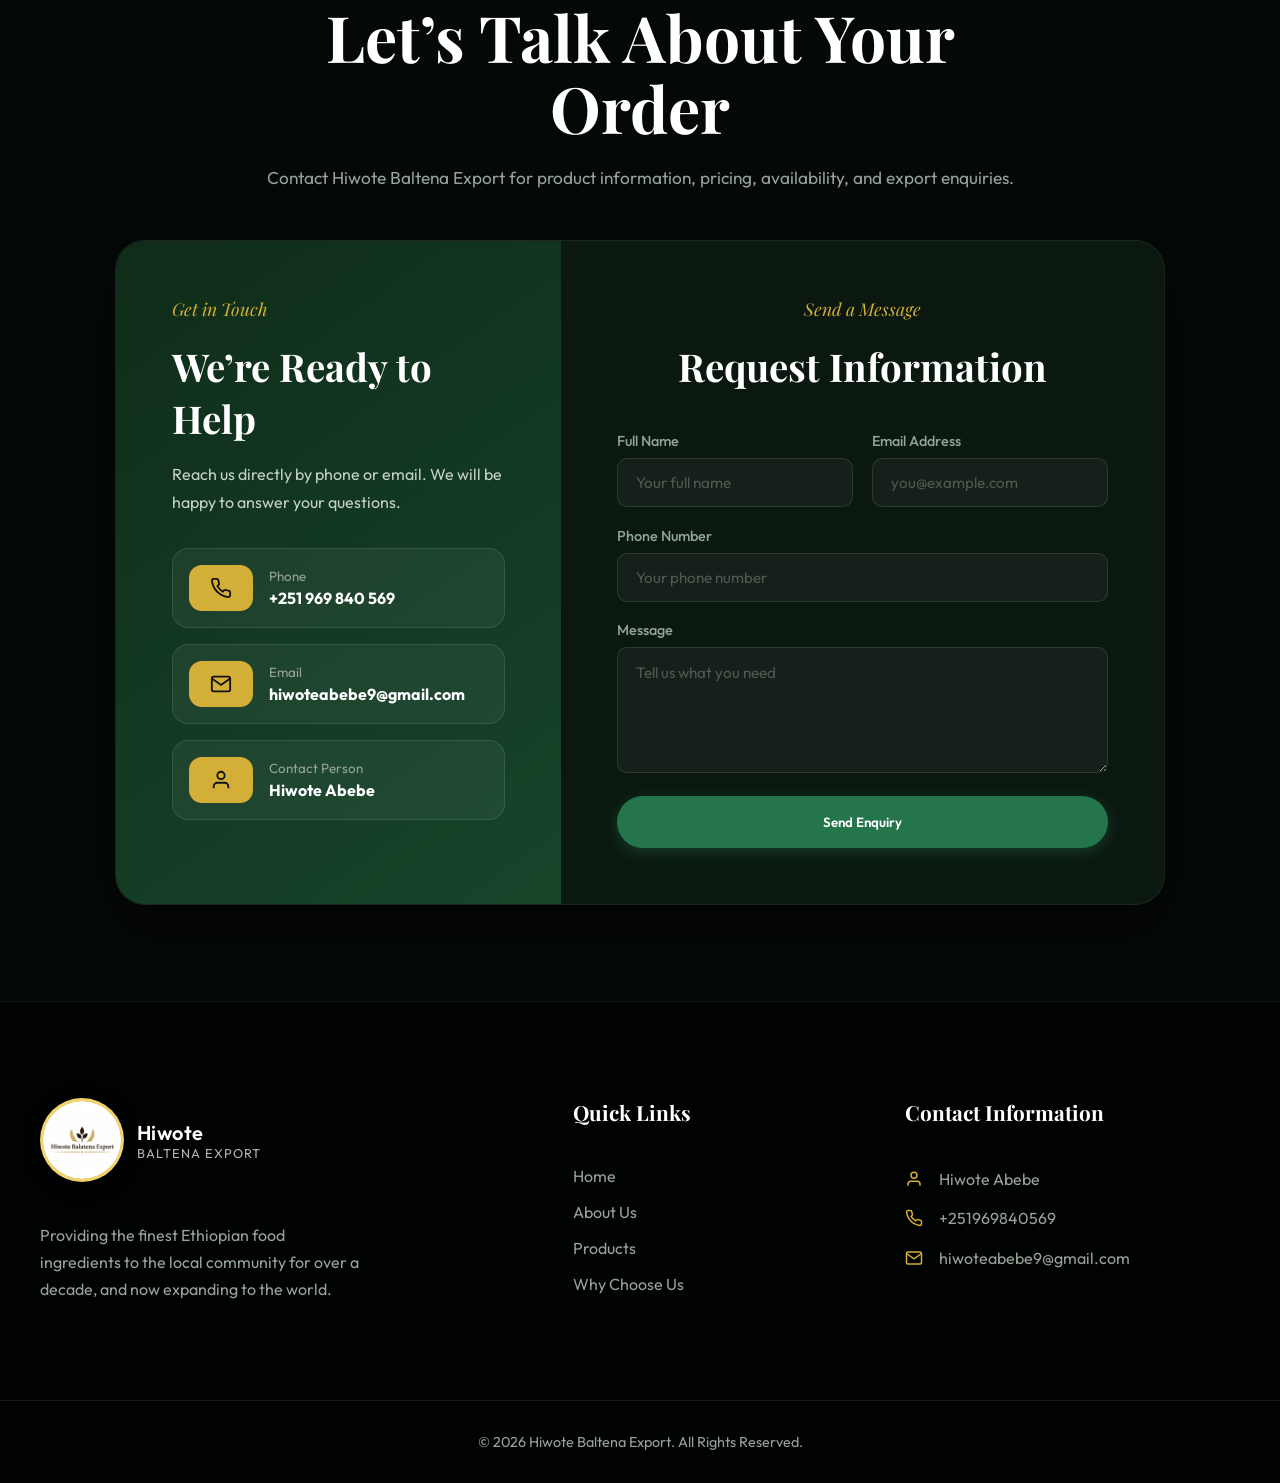
==== commit b4cbdae3: "logo chanege" ====
--- a/index.html
+++ b/index.html
@@ -13,7 +13,7 @@
       <div class="container header-inner">
         <a class="brand" href="#home">
           <span class="brand-mark">
-            <img src="images/logo.png" alt="Hiwote Baltena Export logo" />
+            <img src="images/logo.jpg" alt="Hiwote Baltena Export logo" />
           </span>
           <div>
             <strong>Hiwote</strong>
@@ -300,7 +300,7 @@
         <div class="footer-brand">
           <a class="brand" href="#home" style="margin-bottom: 1.5rem; display: inline-flex;">
             <span class="brand-mark" style="background: var(--gold); color: #111;">
-              <img src="images/logo.png" alt="Hiwote Baltena Export logo" />
+              <img src="images/logo.jpg" alt="Hiwote Baltena Export logo" />
             </span>
             <div>
               <strong>Hiwote</strong>
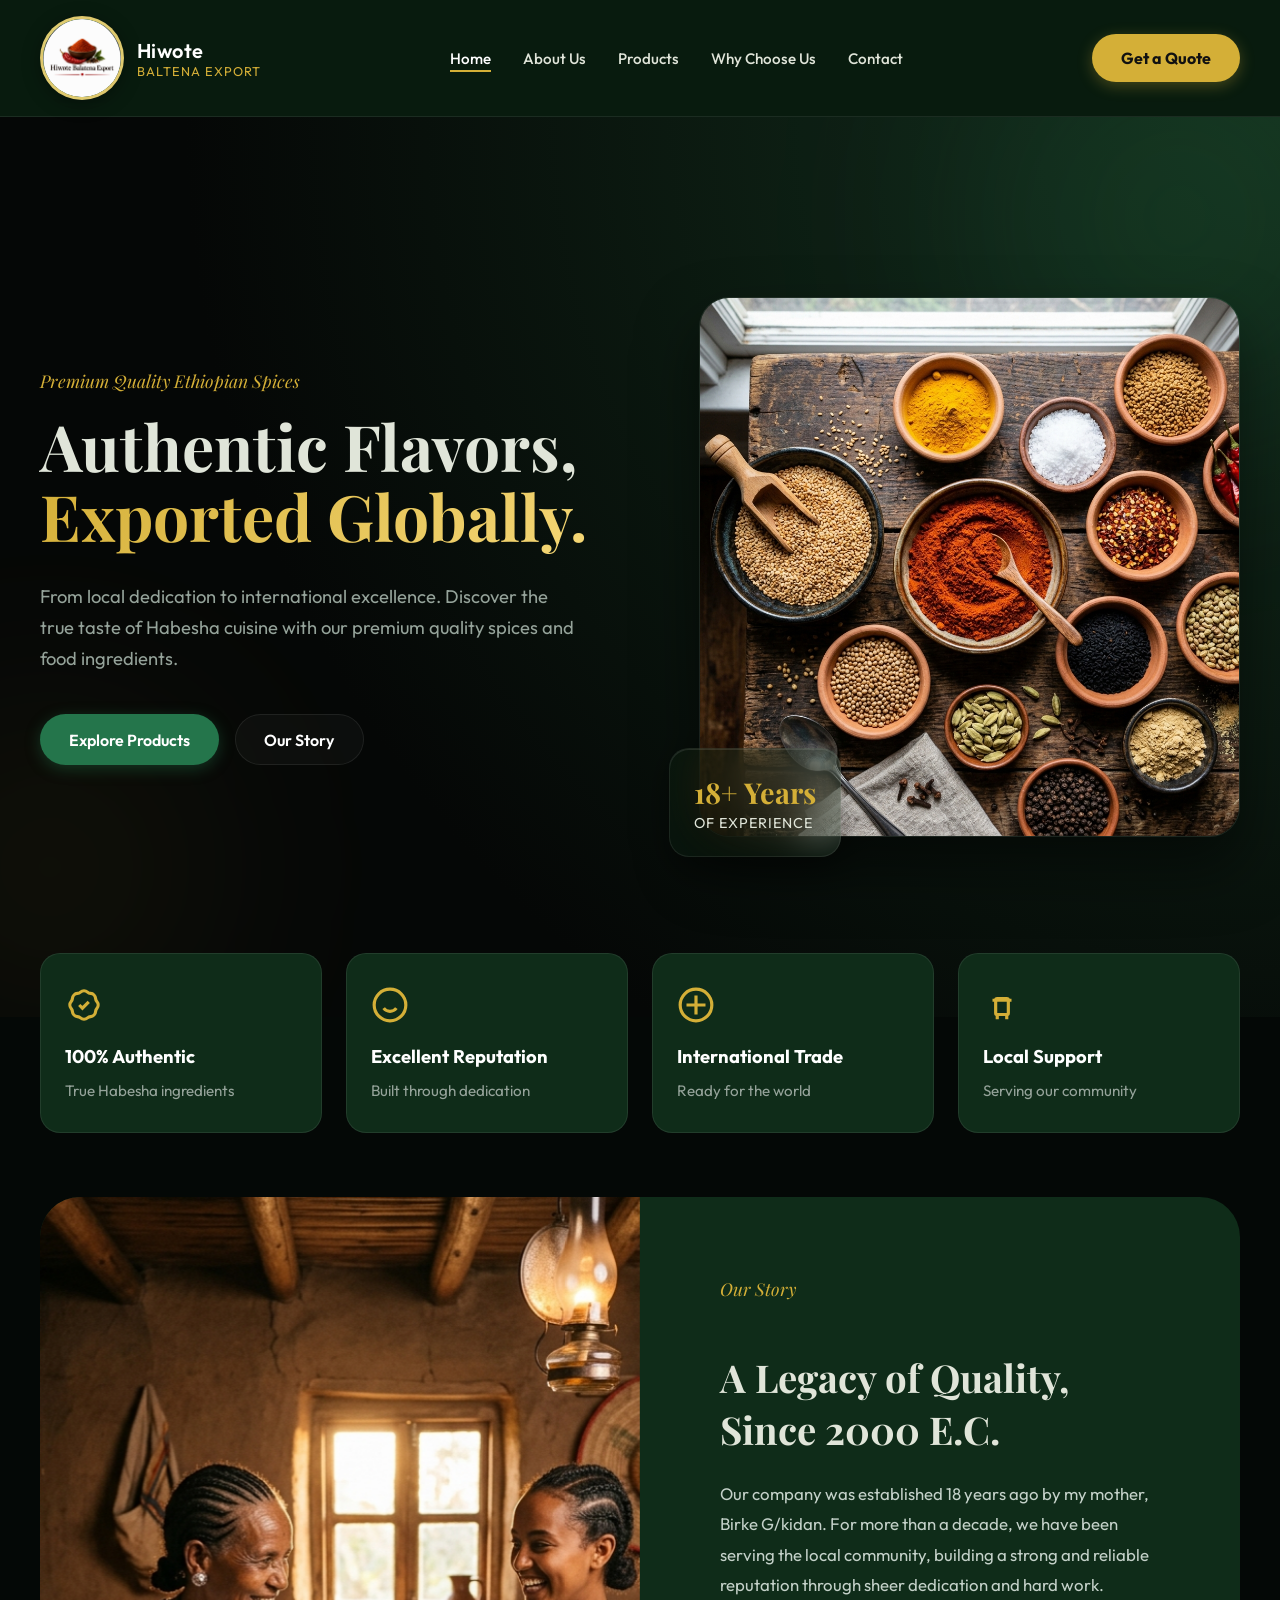
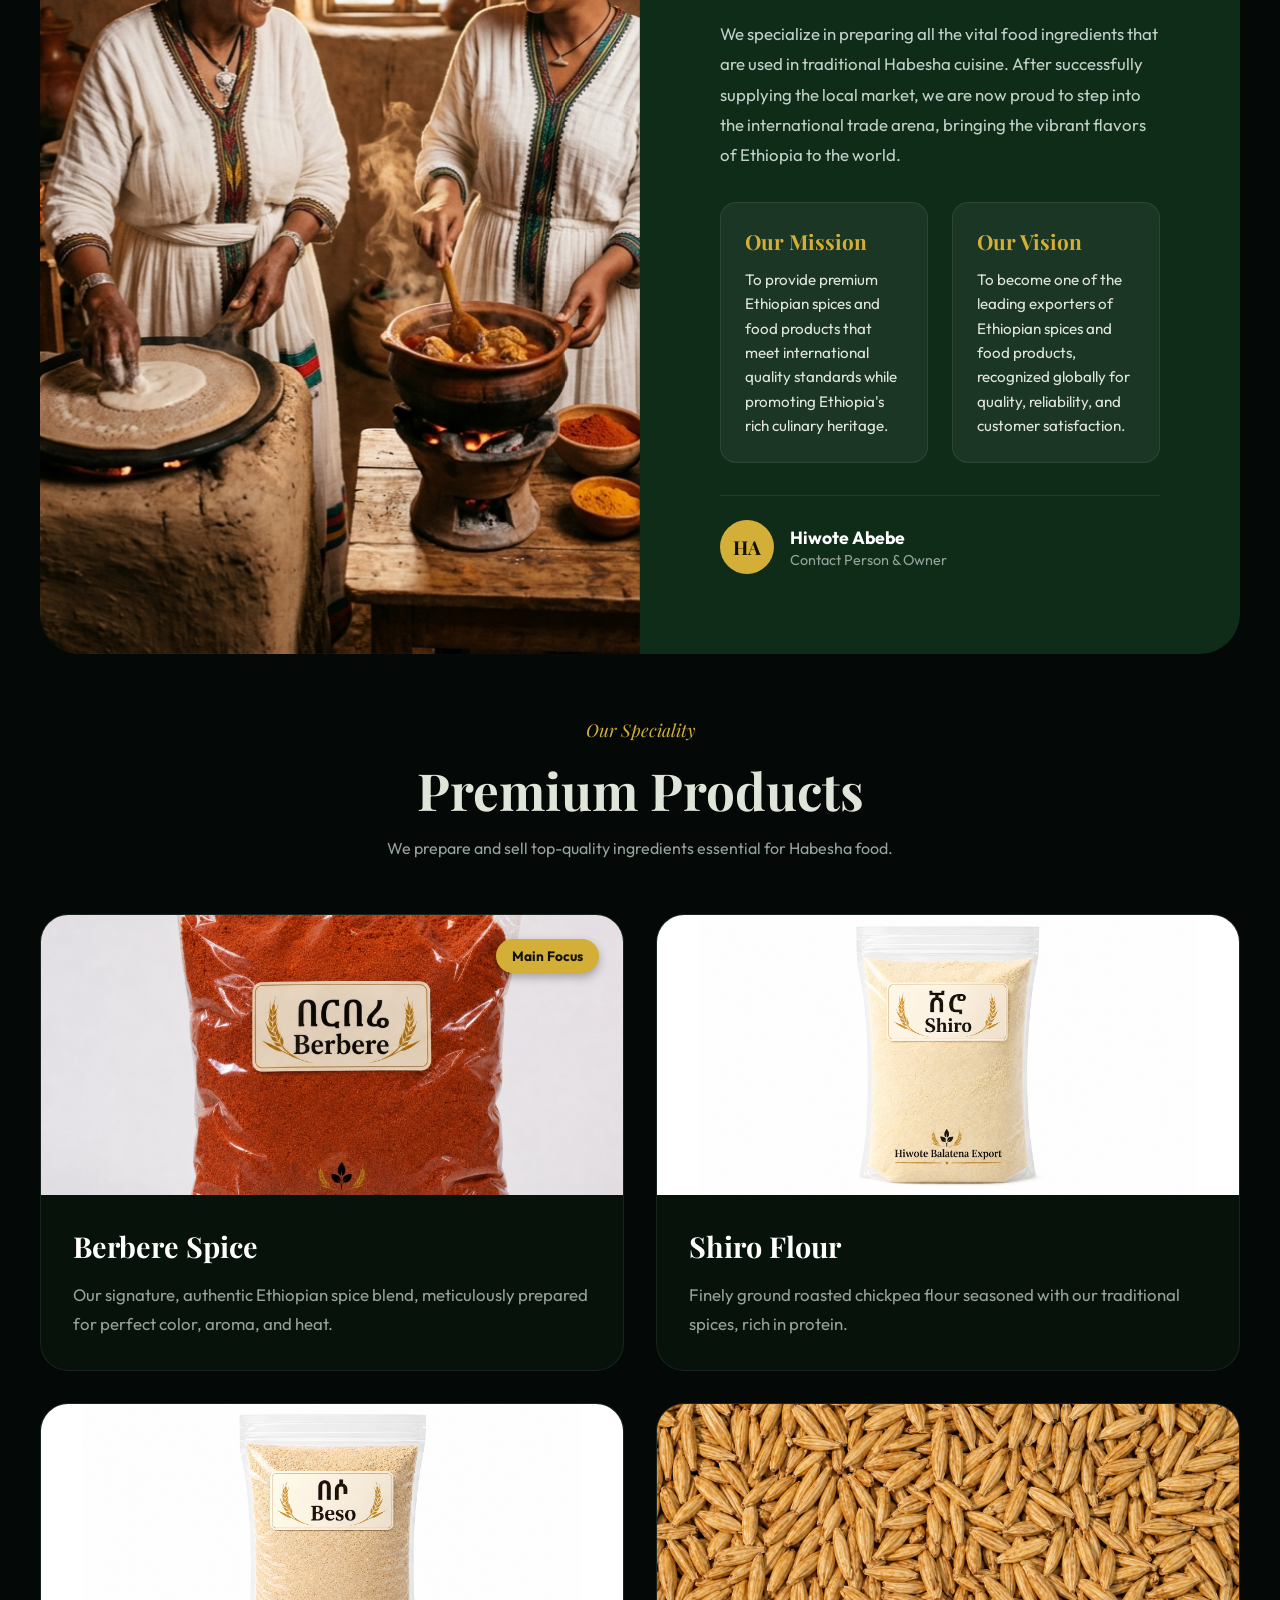
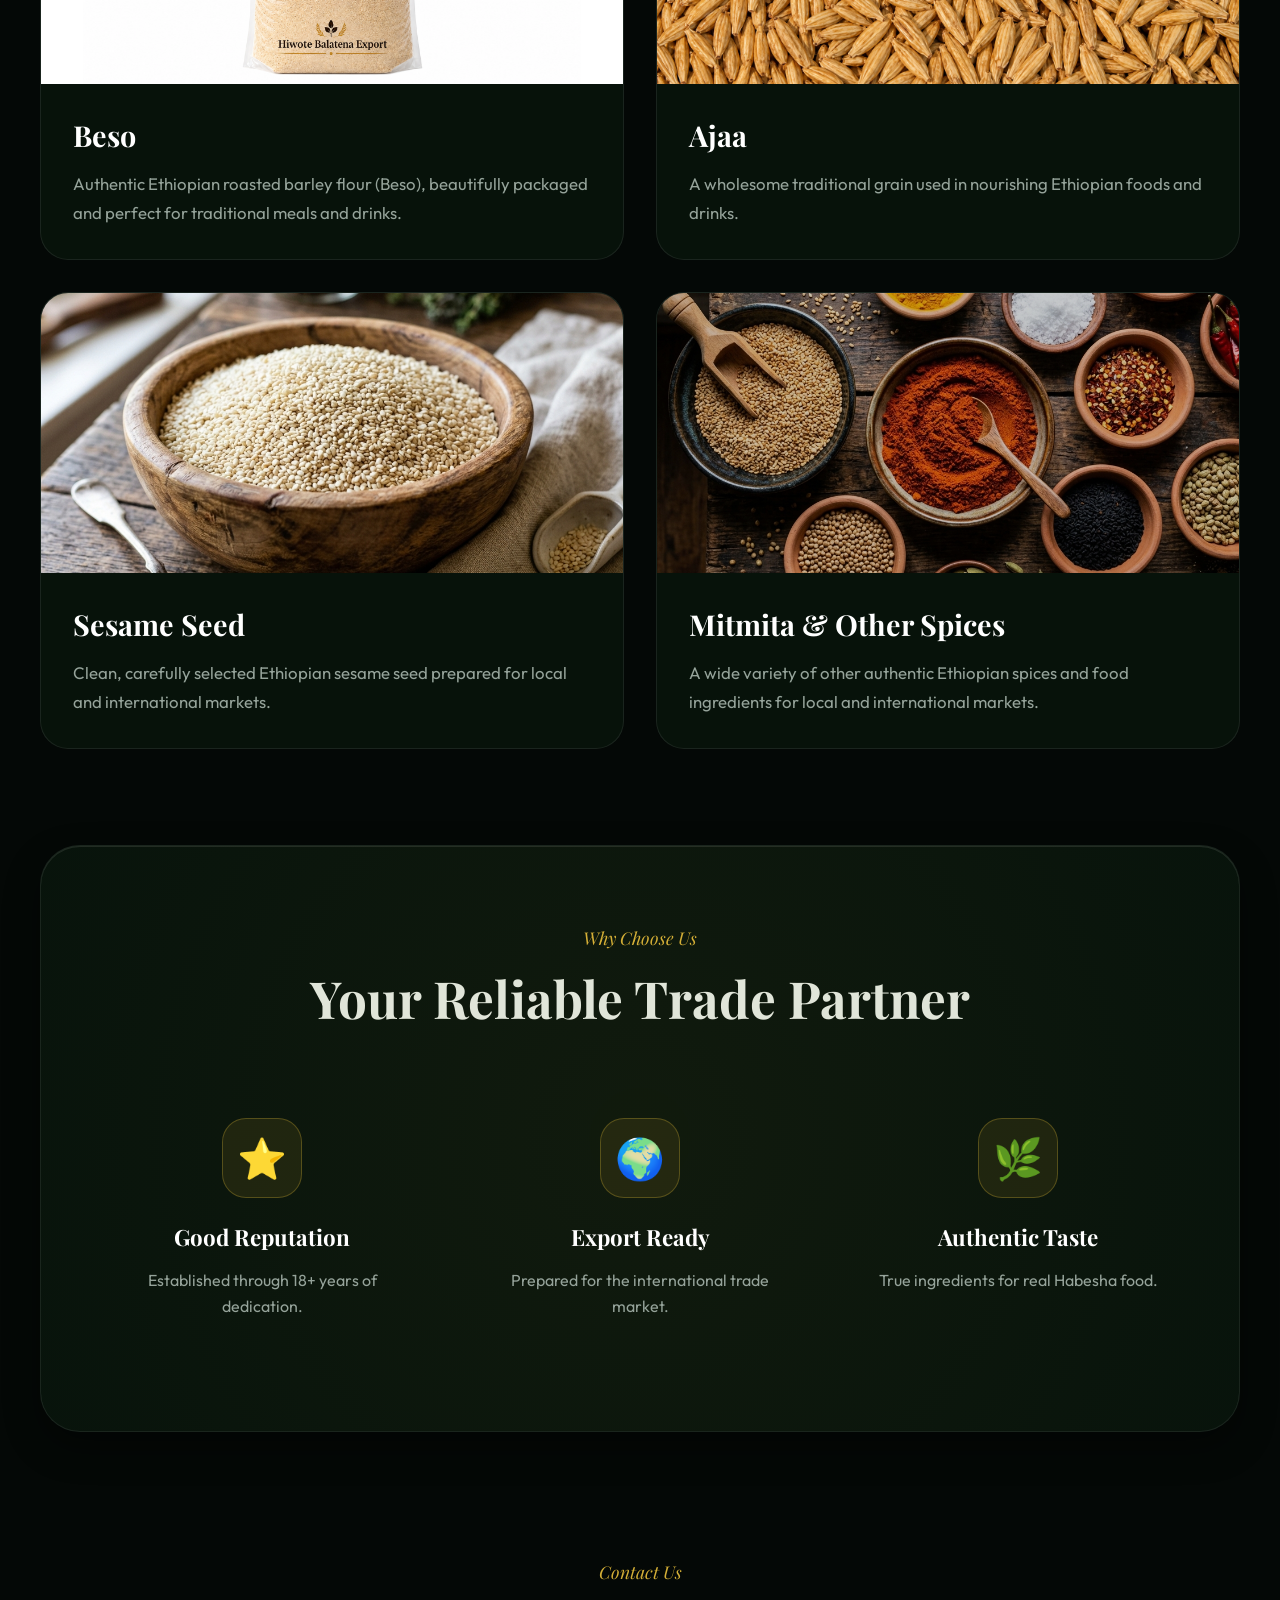
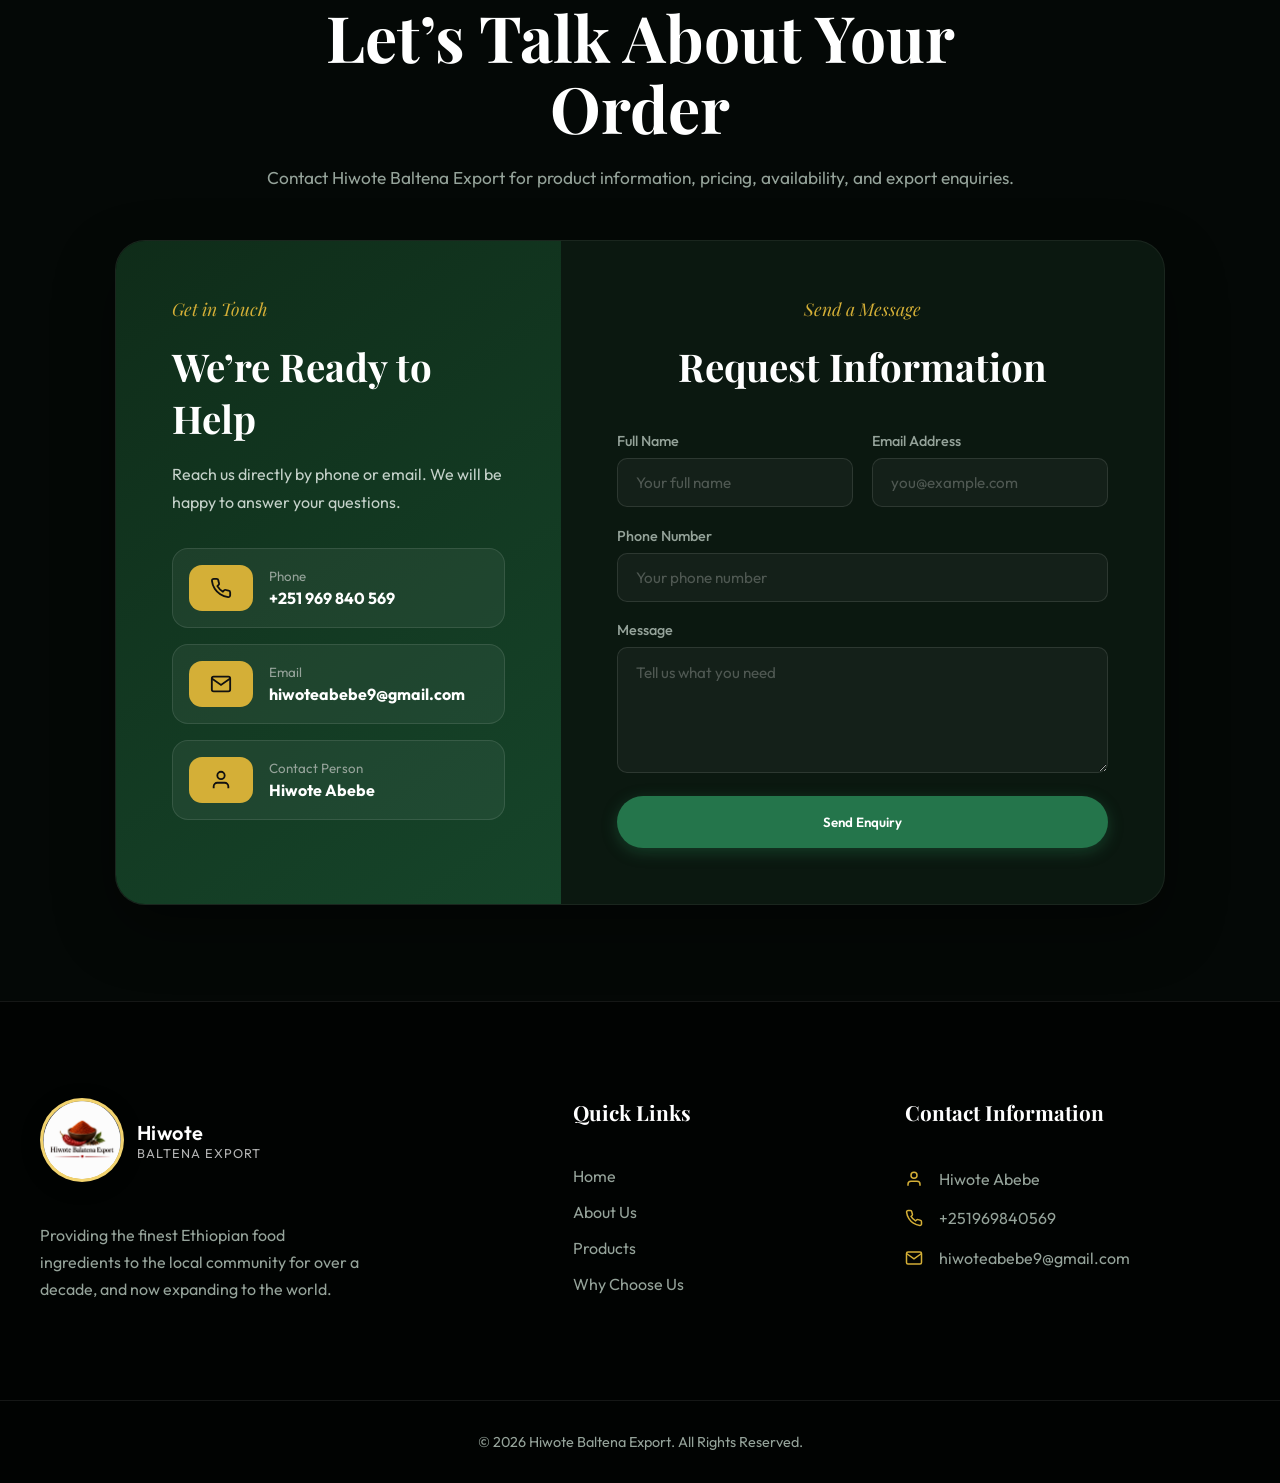
==== commit e488a2a7: "Use deployed PNG logo" ====
--- a/index.html
+++ b/index.html
@@ -13,7 +13,7 @@
       <div class="container header-inner">
         <a class="brand" href="#home">
           <span class="brand-mark">
-            <img src="images/logo.jpg" alt="Hiwote Baltena Export logo" />
+            <img src="images/logo.png?v=20260811-2" alt="Hiwote Baltena Export logo" />
           </span>
           <div>
             <strong>Hiwote</strong>
@@ -300,7 +300,7 @@
         <div class="footer-brand">
           <a class="brand" href="#home" style="margin-bottom: 1.5rem; display: inline-flex;">
             <span class="brand-mark" style="background: var(--gold); color: #111;">
-              <img src="images/logo.jpg" alt="Hiwote Baltena Export logo" />
+              <img src="images/logo.png?v=20260811-2" alt="Hiwote Baltena Export logo" />
             </span>
             <div>
               <strong>Hiwote</strong>
